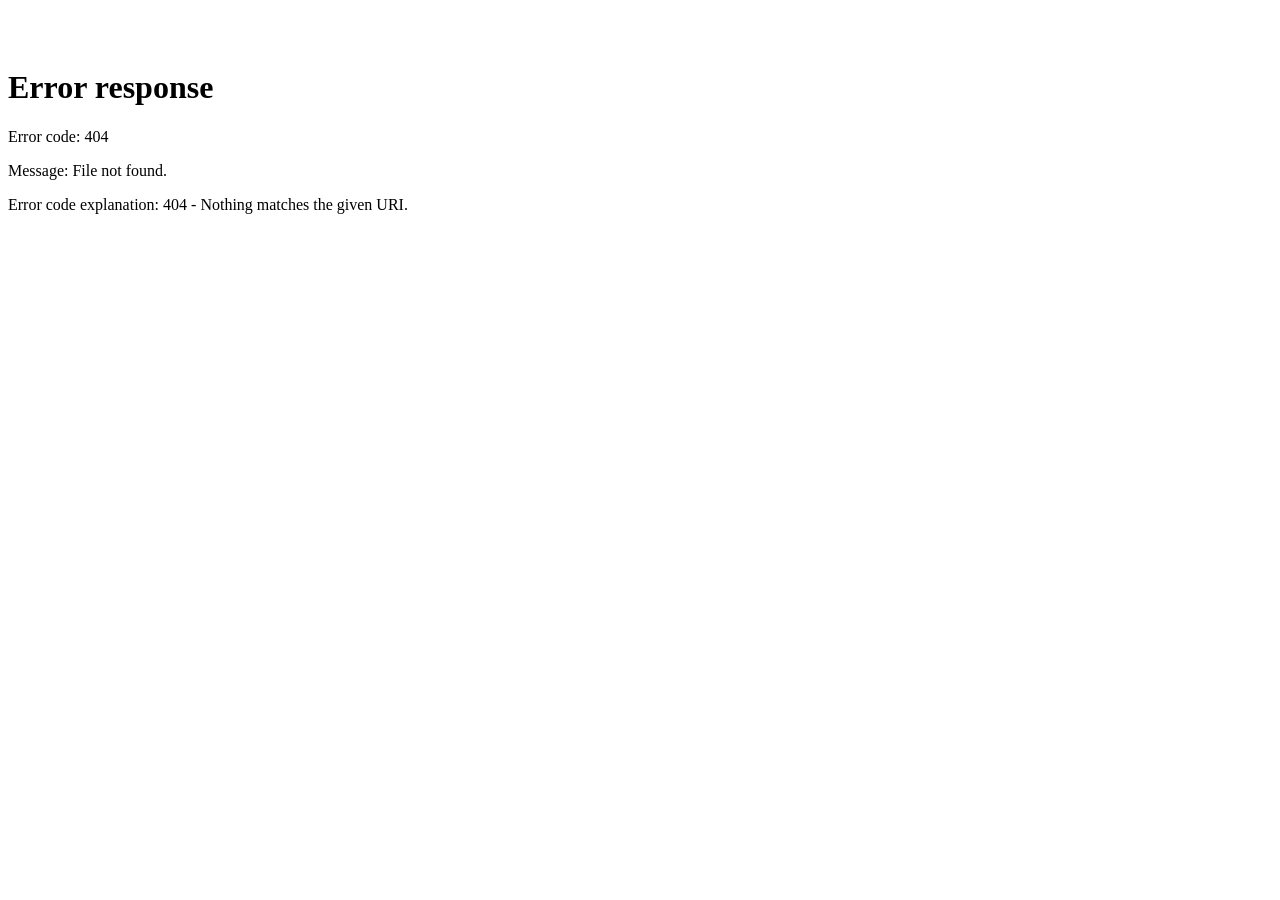
==== Radar de Caixa.html @ 4e3e4198 "feat: adding page" ====
<!DOCTYPE html>
<html lang="en" data-frame-uuid="ce818c5f-2e10-4856-acc2-242d67ab1b0a" style="--frame-print-h: 992px;">

<head>
    <meta http-equiv="Content-Type" content="text/html; charset=UTF-8">
    <meta property="og:title" content="Claude Artifact">
    <meta name="twitter:title" content="Claude Artifact">
    <meta name="description" content="Try out Artifacts created by Claude users">
    <meta property="og:description" content="Try out Artifacts created by Claude users">
    <meta name="twitter:description" content="Try out Artifacts created by Claude users">
    <meta property="og:image" content="https://claude.ai/images/claude_ogimage.png">
    <meta name="twitter:image" content="https://claude.ai/images/claude_ogimage.png">
    <meta property="og:image:width" content="1138">
    <meta property="og:image:height" content="640">
    <meta property="og:image:alt" content="Claude Artifact">
    <meta name="twitter:card" content="summary">
    <meta name="robots" content="noindex, nofollow">
    <link rel="preconnect" href="https://assets-proxy.anthropic.com/" crossorigin="">
    <link rel="dns-prefetch" href="https://assets-proxy.anthropic.com/">
    <meta name="build-timestamp" content="1787961732">
    <meta name="build-git-hash" content="330c239e05a64afcd17f3530117a1105e4689ca5">
    <meta name="viewport" content="width=device-width,initial-scale=1">
    <meta name="robots" content="noindex">
    <meta name="referrer" content="no-referrer">
    <title>Radar de Caixa</title>
    <script
        nonce="">window.__frameInlineProbe = new Error, function (e, t, o) { if (t?.embedded && (e.embedded = e.host = ""), parent !== window) { var n = location.origin, r = location.ancestorOrigins; if (r) r[0] === n && r[r.length - 1] === n && (e.embedded = ""); else if (parent === top && document.referrer) try { new URL(document.referrer).origin === n && (e.embedded = "") } catch { } } "embedded" in e && "none" === (t?.chrome ?? o.get("chrome")) && (e.chrome = "none", document.querySelector("meta[name=viewport]").setAttribute("content", "width=device-width,initial-scale=1,viewport-fit=cover")); var d = ("embedded" in e && (t?.hostcaps ?? o.get("hostcaps")) || "").split(" ").filter(function (e, t, o) { return ("comment-mode" === e || "artifact-nav" === e || "comment-summon" === e || "cloud-session" === e || "cowork-task" === e || "viewer-context" === e || "chrome" === e || "presence" === e || "host-tools" === e || "context-card" === e || "context-send" === e || "host-nav" === e) && o.indexOf(e) === t }); d.length && (e.hostcaps = d.join(" ")); var c = { mode: ["light", "dark", "system"], platform: ["web", "desktop"], font: ["anthropic", "system"] }; for (var a of Object.keys(c)) { var i = t?.[a] ?? o.get(a[0]); if ("mode" === a && null == t?.mode && !("embedded" in e)) try { var m = JSON.parse(localStorage.getItem("LSS-userThemeMode")); m && "object" == typeof m && (m = m.value), "light" !== m && "dark" !== m || (i = m) } catch (e) { } c[a].includes(i) && (e[a] = i) } }(document.documentElement.dataset, window.claudeDesktopArtifactPane, new URLSearchParams(location.search))</script>
    <script
        nonce="">!function () { try { var e = document.documentElement.dataset.frameUuid; if (!e) return; var t = /^[0-9a-f]{8}-[0-9a-f]{4}-[0-9a-f]{4}-[0-9a-f]{4}-[0-9a-f]{12}$/, a = new URLSearchParams(location.search), n = a.get("org"), o = (document.cookie.match(/(?:^|;\s*)lastActiveOrg=([^;]*)/) || [])[1], r = n && t.test(n) ? n : o && t.test(o) ? o : null; if (!r) return; var i = self === top && !("embedded" in document.documentElement.dataset), s = a.get("via"), c = null !== s ? s : i ? "user_open" : "embedded_view", d = a.get("sk"), l = new URLSearchParams; l.set("org", r), c && l.set("via", c), d && /^[A-Za-z0-9_-]{16,64}$/.test(d) && l.set("sk", d); var m = location.pathname.split("/").pop() || ""; if (m.toLowerCase().slice(-37) === "-" + e.toLowerCase()) { var u = m.slice(0, m.length - 37); /^[a-z0-9][a-z0-9-]{0,59}$/.test(u) && l.set("vanity", u) } l.set("bk", "initial"); var f = "/api/frame/" + e + "?" + l.toString(), g = function (e, t) { var a = null == e ? null : e.toLowerCase(); return null !== a && -1 !== t.indexOf(a) ? a : null }, v = navigator.userAgent, h = { "X-Frame-CP": "go", "X-Frame-Platform": g(a.get("platform"), ["web", "desktop", "ios", "android", "cli"]) || (v.includes(" Electron/") ? "desktop" : /Android/.test(v) ? "android" : /iPad|iPhone|iPod/.test(v) || v.includes("Macintosh") && navigator.maxTouchPoints > 1 ? "ios" : "web") }, w = g(a.get("surface"), ["chat", "cowork", "code", "slack", "teams", "standalone"]) || (i ? "standalone" : ""); w && (h["X-Frame-Surface"] = w); var p = document.head.querySelector('meta[name="build-timestamp"]'); p && p.content && (h["X-Frame-Client-Version"] = p.content); var P = window.__frameSessionId; null == P && (P = window.__frameSessionId = crypto.randomUUID ? crypto.randomUUID() : ""), P && (h["X-Frame-Session-Id"] = P); var S = fetch(f, { credentials: "same-origin", headers: h, signal: AbortSignal.timeout(2e4) }); S.catch(function () { }), window.__frameBootPrefetch = { url: f, res: S } } catch (e) { } }()</script>
    <link rel="preload" as="font" type="font/woff2" crossorigin=""
        href="https://assets-proxy.anthropic.com/claude-ai/v2/assets/v1/cc27851ad-DDVos-BJ.woff2">
    <link rel="preload" as="font" type="font/woff2" crossorigin=""
        href="https://assets-proxy.anthropic.com/claude-ai/v2/assets/v1/c0f671921-BcCEXi7X.woff2">
    <script type="module" crossorigin="" src="./Radar de Caixa_files/frame-shell-BOdSrmyd.js" nonce=""></script>
    <link rel="modulepreload" crossorigin=""
        href="https://assets-proxy.anthropic.com/claude-ai/v2/assets/v1/preload-helper-DBLagqm7.js">
    <link rel="modulepreload" crossorigin=""
        href="https://assets-proxy.anthropic.com/claude-ai/v2/assets/v1/rolldown-runtime-6etLMTtT.js">
    <link rel="modulepreload" crossorigin=""
        href="https://assets-proxy.anthropic.com/claude-ai/v2/assets/v1/vendor-frame-Ch0KyYqg.js">
    <link rel="modulepreload" crossorigin=""
        href="https://assets-proxy.anthropic.com/claude-ai/v2/assets/v1/shared-frame-BvVCiGSD.js">
    <link rel="modulepreload" crossorigin=""
        href="https://assets-proxy.anthropic.com/claude-ai/v2/assets/v1/frame-shell-chrome-D3coNT1k.js">
    <link rel="modulepreload" crossorigin=""
        href="https://assets-proxy.anthropic.com/claude-ai/v2/assets/v1/frame-shell-deferred-BahQDgGQ.js">
    <style nonce="">
        :root {
            --font-anthropic-sans: "anthropic-sans", ui-sans-serif, -apple-system, BlinkMacSystemFont, "Segoe UI", sans-serif
        }

        @font-face {
            font-family: anthropic-sans;
            src: url(https://assets-proxy.anthropic.com/claude-ai/v2/assets/v1/cc27851ad-DDVos-BJ.woff2)format("woff2");
            font-weight: 300 800;
            font-style: normal;
            font-display: swap;
            font-feature-settings: "dlig" 0
        }

        @font-face {
            font-family: anthropic-sans;
            src: url(https://assets-proxy.anthropic.com/claude-ai/v2/assets/v1/c9d3a3a49-CJtkx3-S.woff2)format("woff2");
            font-weight: 300 800;
            font-style: italic;
            font-display: swap;
            font-feature-settings: "dlig" 0
        }

        :root {
            --font-anthropic-serif: "anthropic-serif", ui-serif, Georgia, "Times New Roman", serif
        }

        @font-face {
            font-family: anthropic-serif;
            src: url(https://assets-proxy.anthropic.com/claude-ai/v2/assets/v1/c66fc489e-2VcCjn5t.woff2)format("woff2");
            font-weight: 300 800;
            font-style: normal;
            font-display: swap;
            font-feature-settings: "dlig" 0
        }

        @font-face {
            font-family: anthropic-serif;
            src: url(https://assets-proxy.anthropic.com/claude-ai/v2/assets/v1/cc410af59-Dcb-9NUS.woff2)format("woff2");
            font-weight: 300 800;
            font-style: italic;
            font-display: swap;
            font-feature-settings: "dlig" 0
        }

        :root {
            --bg: #fff;
            --fg: #0b0b0b;
            --mut: #52514e;
            --spin: #898781;
            --line: #0b0b0b1a;
            --div: #0b0b0b0d;
            --bord: #0b0b0b33;
            --hov: #0b0b0b0d;
            --surf: #fff;
            --brand: #c6613f;
            --primary: #0b0b0b;
            --on-primary: #fff
        }

        @media (prefers-color-scheme:dark) {
            html:not([data-mode]) {
                --bg: #1a1a19;
                --fg: #f0efec;
                --mut: #c3c2b7;
                --line: #ffffff1a;
                --div: #ffffff0d;
                --bord: #fff3;
                --hov: #ffffff13;
                --surf: #20201f;
                --primary: #fff;
                --on-primary: #0b0b0b
            }
        }

        html[data-mode=light] {
            --lightningcss-light: initial;
            --lightningcss-dark: ;
            color-scheme: light
        }

        html[data-mode=dark] {
            --bg: #1a1a19;
            --fg: #f0efec;
            --mut: #c3c2b7;
            --line: #ffffff1a;
            --div: #ffffff0d;
            --bord: #fff3;
            --hov: #ffffff13;
            --surf: #20201f;
            --primary: #fff;
            --on-primary: #0b0b0b;
            --lightningcss-light: ;
            --lightningcss-dark: initial;
            color-scheme: dark
        }

        @font-face {
            font-family: Anthropicons-Variable;
            src: url(https://assets-proxy.anthropic.com/claude-ai/v2/assets/v1/c0f671921-BcCEXi7X.woff2)format("woff2-variations");
            font-weight: 400 700;
            font-display: block
        }

        .ico {
            -webkit-font-smoothing: auto;
            -webkit-user-select: none;
            user-select: none;
            font-family: Anthropicons-Variable;
            font-size: 16px;
            font-weight: 400;
            line-height: 1
        }

        :root {
            --bar-h: 48px;
            --bar: var(--bar-h);
            --lightningcss-light: initial;
            --lightningcss-dark: ;
            color-scheme: light dark
        }

        @media (prefers-color-scheme:dark) {
            :root {
                --lightningcss-light: ;
                --lightningcss-dark: initial
            }
        }

        @layer {
            * {
                box-sizing: border-box;
                margin: 0;
                padding: 0
            }

            button {
                font: inherit;
                border: 0;
                background: 0 0;
                cursor: pointer;
                color: inherit
            }
        }

        html,
        body {
            overscroll-behavior: none;
            background: var(--bg);
            height: 100%;
            color: var(--fg);
            overflow: hidden
        }

        body {
            font: 13px/1.4 anthropic-sans, -apple-system, BlinkMacSystemFont, system-ui, sans-serif
        }

        #hdr {
            height: var(--bar);
            justify-content: space-between;
            align-items: center;
            gap: 8px;
            padding: 0 12px 0 8px;
            display: flex;
            position: relative
        }

        html:not([data-embedded]) #hdr,
        html:not([data-embedded]) #hdr-degraded {
            border-bottom: 1px solid var(--div)
        }

        .l,
        .r {
            align-items: center;
            gap: 8px;
            display: flex
        }

        .l {
            flex: 1;
            min-width: 0
        }

        .r {
            flex: none
        }

        .lead {
            flex-shrink: 0;
            display: inline-flex
        }

        .logo {
            width: 24px;
            height: 24px;
            color: var(--fg);
            border-radius: 6px;
            flex-shrink: 0;
            justify-content: center;
            align-items: center;
            text-decoration: none;
            display: inline-flex
        }

        a.logo:hover {
            background: var(--hov)
        }

        .byline {
            font-size: var(--cds-font-size-caption, 12px);
            color: var(--mut);
            white-space: nowrap;
            text-overflow: ellipsis;
            flex-shrink: 0;
            max-width: 312px;
            overflow: hidden
        }

        .l>button[data-title-menu] {
            flex-shrink: 1000;
            min-width: 0;
            margin-left: -6px;
            overflow: hidden
        }

        .l button[data-title-menu]>span,
        .l button[data-title-menu] .truncate {
            min-width: 0
        }

        .skel {
            background: var(--hov);
            border-radius: 4px;
            display: inline-block
        }

        .skel-logo {
            border-radius: 6px;
            width: 24px;
            height: 24px
        }

        .skel-title {
            width: 8em;
            height: 1em
        }

        .skel-avatar {
            border-radius: 50%;
            width: 24px;
            height: 24px
        }

        .degraded-title {
            white-space: nowrap;
            text-overflow: ellipsis;
            font-size: 13px;
            font-weight: 400;
            overflow: hidden
        }

        #hdr-degraded,
        body.chrome-degraded #hdr {
            display: none
        }

        body.chrome-degraded #hdr-degraded {
            height: var(--bar);
            align-items: center;
            gap: 8px;
            padding: 0 12px 0 8px;
            display: flex
        }

        @media (width<=768px) {
            html:not([data-embedded]) .l {
                grid-template-columns: auto minmax(0, 1fr);
                place-items: center start;
                gap: 0;
                display: grid
            }

            html:not([data-embedded]) .l>.lead {
                grid-row: span 2;
                margin-right: 8px
            }

            html:not([data-embedded]) .l>.skel-logo {
                margin-right: 8px
            }

            html:not([data-embedded]) .l>:not(.lead):not(.skel-logo) {
                grid-column: 2;
                max-width: 100%
            }

            html:not([data-embedded]) .l>.byline {
                margin-top: -2px
            }
        }

        html[data-embedded] {
            --bar-h: 42px
        }

        html[data-embedded] #hdr {
            padding: 0 8px
        }

        html[data-embedded] .byline {
            flex-shrink: 1;
            max-width: 100%
        }

        html[data-embedded] .skel-logo,
        html[data-embedded] .skel-title,
        html[data-embedded] .skel-avatar,
        html[data-embedded] .logo,
        html[data-embedded][data-chrome=none] #hdr,
        html[data-embedded][data-chrome=none] #hdr-degraded,
        html[data-header-hidden] #hdr,
        html[data-header-hidden] #hdr-degraded {
            display: none
        }

        html[data-embedded][data-chrome=none],
        html[data-header-hidden] {
            --bar: 0px
        }

        html[data-host][data-chrome=none] {
            --bar: env(safe-area-inset-top, 0px)
        }

        main {
            inset: var(--bar) 0 0 0;
            display: flex;
            position: absolute
        }

        #frame-slot {
            flex: 1;
            min-width: 0;
            position: relative
        }

        #loading {
            justify-content: center;
            align-items: center;
            display: flex;
            position: absolute;
            inset: 0
        }

        #loading[hidden] {
            display: none
        }

        #loading.slow {
            text-align: center;
            color: var(--mut);
            flex-direction: column;
            gap: 12px;
            padding: 0 24px;
            font-size: 13px
        }

        #loading:after {
            content: "";
            box-sizing: border-box;
            background: conic-gradient(transparent 40%, var(--spin)) border-box, linear-gradient(var(--line), var(--line)) border-box;
            border: 2px solid #0000;
            border-radius: 50%;
            width: 20px;
            height: 20px;
            animation: 1s linear infinite spin;
            mask: radial-gradient(farthest-side, #0000 calc(100% - 2px), #000 calc(100% - 1.5px))
        }

        @keyframes spin {
            to {
                transform: rotate(360deg)
            }
        }

        #frame-content {
            opacity: 0;
            border: 0;
            width: 100%;
            height: 100%;
            transition: opacity .12s;
            position: absolute;
            inset: 0
        }

        #frame-slot>iframe.swap:not(.ready) {
            opacity: 0;
            pointer-events: none;
            border: 0;
            width: 100%;
            height: 100%;
            position: absolute;
            inset: 0
        }

        #frame-content.swap {
            transition: none
        }

        #frame-content.swap.crossfade {
            transition: opacity .12s
        }

        #frame-slot>iframe.fading-out {
            opacity: 1;
            pointer-events: none;
            border: 0;
            width: 100%;
            height: 100%;
            position: absolute;
            inset: 0
        }

        #frame-content.ready {
            opacity: 1
        }

        @media (prefers-reduced-motion:reduce) {
            #loading:after {
                animation: none
            }

            #frame-content {
                transition: none
            }
        }

        body.err #hdr,
        body.err #hdr-degraded,
        #err[hidden] {
            display: none
        }

        #err {
            text-align: center;
            color: var(--fg);
            place-content: safe center;
            gap: 8px;
            padding: 96px 16px 128px;
            display: grid;
            position: absolute;
            inset: 0;
            overflow-y: auto
        }

        @font-face {
            font-family: Anthropicons-Variable;
            src: url(https://assets-proxy.anthropic.com/claude-ai/v2/assets/v1/c0f671921-BcCEXi7X.woff2)format("woff2-variations");
            font-weight: 400 700;
            font-display: block
        }
    </style>
    <meta name="shell-inline-span" content="3114">
    <meta name="robots" content="noindex, nofollow">
    <link rel="preconnect" href="https://ce818c5f-2e10-4856-acc2-242d67ab1b0a.frame.claudeusercontent.com/">
    <style data-src="frame-shell-deferred">
        html[data-embedded] .err-actions a.err-btn {
            display: none
        }

        .err-logo {
            height: 24px;
            color: var(--fg);
            margin: 0 auto 40px
        }

        .err-head {
            color: var(--fg);
            font-family: anthropic-serif, ui-serif, Georgia, Times New Roman, serif;
            font-size: 20px;
            font-weight: 400;
            line-height: 1.1
        }

        .err-sub {
            color: var(--mut);
            font-size: 16px;
            font-weight: 400
        }

        .err-actions {
            justify-content: center;
            align-items: center;
            gap: 12px;
            margin-top: 16px;
            display: flex
        }

        .err-slot {
            display: contents
        }

        .err-slot:empty {
            display: none
        }

        .err-btn {
            background: var(--primary);
            color: var(--on-primary);
            border: 1px solid #0000;
            border-radius: 8px;
            padding: 8px 16px;
            font-size: 14px;
            text-decoration: none;
            display: inline-block
        }

        .err-btn.secondary {
            color: var(--fg);
            border: 1px solid var(--bord);
            background: 0 0
        }

        .err-btn.secondary:hover {
            background: var(--hov)
        }

        [hidden] {
            display: none !important
        }

        .consent {
            z-index: 60;
            background: #00000080;
            flex-direction: column;
            align-items: center;
            padding: 24px;
            display: flex;
            position: absolute;
            inset: 0;
            overflow-y: auto
        }

        .consent>b {
            margin-top: auto
        }

        .consent>.row {
            margin-bottom: auto
        }

        .consent>b,
        .consent>span,
        .consent>.dl-file,
        .consent>.row {
            background: var(--surf);
            border: 1px solid var(--bord);
            width: 100%;
            max-width: 440px
        }

        .consent>b {
            overflow-wrap: anywhere;
            border-bottom: 0;
            border-radius: 12px 12px 0 0;
            padding: 20px 20px 4px;
            font-size: 16px;
            font-weight: 600
        }

        .consent>span {
            color: var(--mut);
            border-top: 0;
            border-bottom: 0;
            padding: 4px 20px 16px;
            font-size: 12px
        }

        .consent>.dl-file {
            overflow-wrap: anywhere;
            border-top: 0;
            border-bottom: 0;
            padding: 8px 20px;
            font-size: 13px
        }

        .consent .dl-chip {
            background: var(--hov);
            border-radius: 7px;
            align-items: center;
            gap: 8px;
            max-width: 100%;
            margin-left: -4px;
            padding: 8px 10px;
            display: inline-flex
        }

        .consent .dl-icon {
            color: var(--mut);
            flex: none;
            display: flex
        }

        .consent .dl-text {
            overflow-wrap: anywhere;
            align-items: baseline;
            gap: 8px;
            min-width: 0;
            display: flex
        }

        .consent .dl-text>b {
            min-width: 0;
            font-size: 12.5px;
            font-weight: 500
        }

        .consent .dl-size {
            color: var(--mut);
            flex: none;
            font-size: 11.5px
        }

        .consent>.row {
            border-top: 0;
            border-radius: 0 0 12px 12px;
            justify-content: flex-end;
            gap: 10px;
            padding: 16px 20px 20px;
            display: flex
        }

        .consent button {
            background: var(--primary);
            color: var(--on-primary);
            overflow-wrap: anywhere;
            border-radius: 8px;
            min-width: 0;
            max-width: 100%;
            padding: 8px 16px;
            font-size: 14px;
            font-weight: 500
        }

        .consent button:hover {
            filter: brightness(1.05)
        }

        .consent button.secondary {
            color: var(--fg);
            border: 1px solid var(--bord);
            background: 0 0
        }

        .consent button.secondary:hover {
            background: var(--hov);
            filter: none
        }

        .consent:focus {
            outline: none
        }

        .consent button:disabled {
            opacity: .5;
            filter: none;
            cursor: default;
            pointer-events: none
        }

        #org-switch {
            flex-direction: column;
            align-items: center;
            gap: 10px;
            margin-top: 8px;
            display: flex
        }

        .err-actions #org-switch {
            margin-top: 0
        }

        #org-caption {
            text-align: center;
            color: var(--mut);
            margin-top: 12px;
            font-size: 12px;
            display: block
        }

        .org-menu-wrap {
            position: relative
        }

        #org-switch .org-trigger {
            border: 1px solid var(--bord);
            color: var(--fg);
            border-radius: 8px;
            align-items: center;
            gap: 6px;
            padding: 8px 16px;
            font-family: anthropic-sans, -apple-system, BlinkMacSystemFont, system-ui, sans-serif;
            font-size: 14px;
            font-weight: 500;
            display: inline-flex
        }

        #org-switch .org-trigger:hover {
            background: var(--hov)
        }

        #org-switch .org-caret {
            opacity: .6
        }

        .org-menu {
            z-index: 30;
            background: var(--surf);
            border: 1px solid var(--bord);
            border-radius: 10px;
            flex-direction: column;
            min-width: 180px;
            max-width: 320px;
            max-height: 240px;
            padding: 4px;
            display: flex;
            position: absolute;
            top: calc(100% + 4px);
            left: 50%;
            overflow-y: auto;
            transform: translate(-50%);
            box-shadow: 0 4px 16px #0000001f
        }

        .org-menu .org-item {
            width: 100%;
            color: var(--fg);
            text-align: left;
            border-radius: 6px;
            flex-shrink: 0;
            align-items: center;
            gap: 8px;
            padding: 7px 10px;
            font-size: 13px;
            display: flex
        }

        .org-menu .org-item:hover,
        .org-menu .org-item:focus {
            background: var(--hov);
            outline: none
        }

        .org-menu .org-item:focus-visible {
            outline: 2px solid var(--fg);
            outline-offset: -2px
        }

        .org-menu .org-check {
            flex-shrink: 0;
            justify-content: center;
            align-items: center;
            width: 14px;
            height: 14px;
            display: inline-flex
        }

        .org-menu .org-name {
            text-overflow: ellipsis;
            white-space: nowrap;
            flex: 1;
            min-width: 0;
            overflow: hidden
        }

        @media print {

            body>:not(main):not(#err),
            #loading,
            .consent,
            #frame-slot>iframe.fading-out {
                display: none !important
            }

            html:root {
                --bg: #fff;
                --fg: #222;
                --mut: #555;
                --line: #ccc;
                --lightningcss-light: initial;
                --lightningcss-dark: ;
                color-scheme: light
            }

            html,
            body,
            #err {
                height: auto;
                overflow: visible
            }

            main,
            #frame-slot,
            #err,
            #frame-content {
                position: static
            }

            main {
                display: block
            }

            #frame-content {
                width: 100%;
                height: var(--frame-print-h, 100vh);
                opacity: 1
            }
        }
    </style>
    <link rel="icon" data-artifact-icon="📡"
        href="[data-uri]"
        type="image/png" sizes="32x32">
    <link rel="icon" data-artifact-icon="📡"
        href="[data-uri]"
        type="image/png" sizes="192x192">
    <link rel="apple-touch-icon" data-artifact-icon="📡"
        href="[data-uri]"
        type="image/png" sizes="180x180">
    <style id="frame-chrome-css">
        /*! tailwindcss v4.3.3 | MIT License | https://tailwindcss.com */
        @layer properties {
            @supports (((-webkit-hyphens:none)) and (not (margin-trim:inline))) or ((-moz-orient:inline) and (not (color:rgb(from red r g b)))) {

                :root,
                :host {
                    --cds-badge-x-wght: 577.8
                }

                *,
                :before,
                :after,
                ::backdrop {
                    --tw-border-spacing-x: 0;
                    --tw-border-spacing-y: 0;
                    --tw-translate-x: 0;
                    --tw-translate-y: 0;
                    --tw-translate-z: 0;
                    --tw-scale-x: 1;
                    --tw-scale-y: 1;
                    --tw-scale-z: 1;
                    --tw-rotate-x: initial;
                    --tw-rotate-y: initial;
                    --tw-rotate-z: initial;
                    --tw-skew-x: initial;
                    --tw-skew-y: initial;
                    --tw-space-x-reverse: 0;
                    --tw-divide-x-reverse: 0;
                    --tw-border-style: solid;
                    --tw-divide-y-reverse: 0;
                    --tw-leading: initial;
                    --tw-font-weight: initial;
                    --tw-ordinal: initial;
                    --tw-slashed-zero: initial;
                    --tw-numeric-figure: initial;
                    --tw-numeric-spacing: initial;
                    --tw-numeric-fraction: initial;
                    --tw-shadow: 0 0 #0000;
                    --tw-shadow-color: initial;
                    --tw-shadow-alpha: 100%;
                    --tw-inset-shadow: 0 0 #0000;
                    --tw-inset-shadow-color: initial;
                    --tw-inset-shadow-alpha: 100%;
                    --tw-ring-color: initial;
                    --tw-ring-shadow: 0 0 #0000;
                    --tw-inset-ring-color: initial;
                    --tw-inset-ring-shadow: 0 0 #0000;
                    --tw-ring-inset: initial;
                    --tw-ring-offset-width: 0px;
                    --tw-ring-offset-color: #fff;
                    --tw-ring-offset-shadow: 0 0 #0000;
                    --tw-outline-style: solid;
                    --tw-blur: initial;
                    --tw-brightness: initial;
                    --tw-contrast: initial;
                    --tw-grayscale: initial;
                    --tw-hue-rotate: initial;
                    --tw-invert: initial;
                    --tw-opacity: initial;
                    --tw-saturate: initial;
                    --tw-sepia: initial;
                    --tw-drop-shadow: initial;
                    --tw-drop-shadow-color: initial;
                    --tw-drop-shadow-alpha: 100%;
                    --tw-drop-shadow-size: initial;
                    --tw-backdrop-blur: initial;
                    --tw-backdrop-brightness: initial;
                    --tw-backdrop-contrast: initial;
                    --tw-backdrop-grayscale: initial;
                    --tw-backdrop-hue-rotate: initial;
                    --tw-backdrop-invert: initial;
                    --tw-backdrop-opacity: initial;
                    --tw-backdrop-saturate: initial;
                    --tw-backdrop-sepia: initial;
                    --tw-duration: initial;
                    --tw-ease: initial;
                    --tw-content: "";
                    --tw-space-y-reverse: 0;
                    --cds-outset-x: 0px;
                    --cds-outset-y: 0px;
                    --cds-scroll-fade-size: 28px;
                    --cds-scroll-fade-top: 0px;
                    --cds-scroll-fade-bottom: 0px;
                    --cds-scroll-fade-left: 0px;
                    --cds-scroll-fade-right: 0px;
                    --cds-scroll-fade-top-raw: 0px;
                    --cds-scroll-fade-bottom-raw: 0px;
                    --cds-scroll-fade-left-raw: 0px;
                    --cds-scroll-fade-right-raw: 0px;
                    --cds-scroll-fade-y-active: 0;
                    --cds-scroll-fade-x-active: 0;
                    --cds-scroll-fade-strip-raw: 0;
                    --cds-scroll-fade-strip-active: 0
                }
            }
        }

        @layer theme {

            :root,
            :host {
                --spacing: .25rem;
                --leading-tight: 1.25;
                --leading-snug: 1.375;
                --leading-relaxed: 1.625;
                --radius-sm: .25rem;
                --radius-md: .375rem;
                --blur-md: 12px;
                --default-transition-duration: .15s;
                --default-transition-timing-function: cubic-bezier(.4, 0, .2, 1)
            }
        }

        @layer base {
            @layer {

                :where(.cds-root),
                :where(.cds-root) *,
                :where(.cds-root) :after,
                :where(.cds-root) :before,
                :where(.cds-root) ::backdrop,
                :where(.cds-root) ::file-selector-button {
                    box-sizing: border-box;
                    margin: 0;
                    padding: 0;
                    border: 0 solid
                }

                .cds-root {
                    line-height: 1.5;
                    -webkit-text-size-adjust: 100%;
                    tab-size: 4;
                    font-family: var(--cds-font-sans, -apple-system, BlinkMacSystemFont, "Segoe UI", Roboto, "Helvetica Neue", "Noto Sans", Arial, sans-serif, "Apple Color Emoji", "Segoe UI Emoji", "Segoe UI Symbol", "Noto Color Emoji");
                    font-feature-settings: var(--default-font-feature-settings, normal);
                    font-variation-settings: var(--default-font-variation-settings, normal);
                    -webkit-tap-highlight-color: transparent
                }

                :where(.cds-root) hr {
                    height: 0;
                    color: inherit;
                    border-top-width: 1px
                }

                :where(.cds-root) abbr:where([title]) {
                    -webkit-text-decoration: underline dotted;
                    text-decoration: underline dotted
                }

                :where(.cds-root) h1,
                :where(.cds-root) h2,
                :where(.cds-root) h3,
                :where(.cds-root) h4,
                :where(.cds-root) h5,
                :where(.cds-root) h6 {
                    font-size: inherit;
                    font-weight: inherit
                }

                :where(.cds-root) a {
                    color: inherit;
                    -webkit-text-decoration: inherit;
                    text-decoration: inherit
                }

                :where(.cds-root) b,
                :where(.cds-root) strong {
                    font-weight: bolder
                }

                :where(.cds-root) code,
                :where(.cds-root) kbd,
                :where(.cds-root) samp,
                :where(.cds-root) pre {
                    font-family: var(--cds-font-mono, ui-monospace, SFMono-Regular, Menlo, Monaco, Consolas, "Liberation Mono", "Courier New", monospace);
                    font-feature-settings: var(--default-mono-font-feature-settings, normal);
                    font-variation-settings: var(--default-mono-font-variation-settings, normal);
                    font-size: 1em
                }

                :where(.cds-root) small {
                    font-size: 80%
                }

                :where(.cds-root) sub,
                :where(.cds-root) sup {
                    font-size: 75%;
                    line-height: 0;
                    position: relative;
                    vertical-align: baseline
                }

                :where(.cds-root) sub {
                    bottom: -.25em
                }

                :where(.cds-root) sup {
                    top: -.5em
                }

                :where(.cds-root) table {
                    text-indent: 0;
                    border-color: inherit;
                    border-collapse: collapse
                }

                :where(.cds-root) :-moz-focusring:where(:not(iframe)) {
                    outline: auto
                }

                :where(.cds-root) progress {
                    vertical-align: baseline
                }

                :where(.cds-root) summary {
                    display: list-item
                }

                :where(.cds-root) ol,
                :where(.cds-root) ul,
                :where(.cds-root) menu {
                    list-style: none
                }

                :where(.cds-root) img,
                :where(.cds-root) svg,
                :where(.cds-root) video,
                :where(.cds-root) canvas,
                :where(.cds-root) audio,
                :where(.cds-root) iframe,
                :where(.cds-root) embed,
                :where(.cds-root) object {
                    display: block;
                    vertical-align: middle
                }

                :where(.cds-root) img,
                :where(.cds-root) video {
                    max-width: 100%;
                    height: auto
                }

                :where(.cds-root) button,
                :where(.cds-root) input,
                :where(.cds-root) select,
                :where(.cds-root) optgroup,
                :where(.cds-root) textarea,
                :where(.cds-root) ::file-selector-button {
                    font: inherit;
                    font-feature-settings: inherit;
                    font-variation-settings: inherit;
                    letter-spacing: inherit;
                    color: inherit;
                    border-radius: 0;
                    background-color: #0000;
                    opacity: 1
                }

                :where(.cds-root) :where(select:is([multiple], [size])) optgroup {
                    font-weight: bolder
                }

                :where(.cds-root) :where(select:is([multiple], [size])) optgroup option {
                    padding-inline-start: 20px
                }

                :where(.cds-root) ::file-selector-button {
                    margin-inline-end: 4px
                }

                :where(.cds-root) ::placeholder {
                    opacity: 1
                }

                @supports (not ((-webkit-appearance:-apple-pay-button))) or (contain-intrinsic-size:1px) {
                    :where(.cds-root) ::placeholder {
                        color: currentColor
                    }

                    @supports (color:color-mix(in lab, red, red)) {
                        :where(.cds-root) ::placeholder {
                            color: color-mix(in oklab, currentcolor 50%, transparent)
                        }
                    }
                }

                :where(.cds-root) textarea {
                    resize: vertical
                }

                :where(.cds-root) ::-webkit-search-decoration {
                    -webkit-appearance: none
                }

                :where(.cds-root) ::-webkit-date-and-time-value {
                    min-height: 1lh;
                    text-align: inherit
                }

                :where(.cds-root) ::-webkit-datetime-edit {
                    display: inline-flex
                }

                :where(.cds-root) ::-webkit-datetime-edit-fields-wrapper {
                    padding: 0
                }

                :where(.cds-root) ::-webkit-datetime-edit,
                :where(.cds-root) ::-webkit-datetime-edit-year-field,
                :where(.cds-root) ::-webkit-datetime-edit-month-field,
                :where(.cds-root) ::-webkit-datetime-edit-day-field,
                :where(.cds-root) ::-webkit-datetime-edit-hour-field,
                :where(.cds-root) ::-webkit-datetime-edit-minute-field,
                :where(.cds-root) ::-webkit-datetime-edit-second-field,
                :where(.cds-root) ::-webkit-datetime-edit-millisecond-field,
                :where(.cds-root) ::-webkit-datetime-edit-meridiem-field {
                    padding-block: 0
                }

                :where(.cds-root) ::-webkit-calendar-picker-indicator {
                    line-height: 1
                }

                :where(.cds-root) :-moz-ui-invalid {
                    box-shadow: none
                }

                :where(.cds-root) button,
                :where(.cds-root) input:where([type=button], [type=reset], [type=submit]),
                :where(.cds-root) ::file-selector-button {
                    appearance: button
                }

                :where(.cds-root) ::-webkit-inner-spin-button,
                :where(.cds-root) ::-webkit-outer-spin-button {
                    height: auto
                }

                :where(.cds-root) [hidden]:where(:not([hidden=until-found])) {
                    display: none !important
                }
            }

            html:where(.cds-root),
            html:where(.cds-root):before,
            html:where(.cds-root):after,
            html:where(.cds-root) *,
            html:where(.cds-root) :before,
            html:where(.cds-root) :after,
            html :where(.cds-root),
            html :where(.cds-root):before,
            html :where(.cds-root):after,
            html :where(.cds-root) *,
            html :where(.cds-root) :before,
            html :where(.cds-root) :after {
                border-color: var(--cds-border)
            }

            :where(.cds-root) :where(button, [role=button], [role=tab], [role=menuitem], [role=menuitemcheckbox], [role=menuitemradio], [role=option], [role=switch], [role=checkbox], [role=radio]) {
                cursor: var(--cds-cursor-interactive)
            }

            :where(.cds-root) :where(button, [role]):where(:disabled, [aria-disabled=true], [data-disabled]) {
                cursor: default
            }
        }

        @layer cds-card {
            .cds-root [data-cds=Card]>.cds-card-fill {
                background-color: var(--cds-surface-1)
            }

            .cds-root [data-cds=Card]:has([data-cds=CardLink]):hover>.cds-card-fill {
                background-color: var(--cds-surface-2)
            }

            :where(.cds-root [data-cds=Card]:has([data-cds=CardLink])) :where(a, button, input, select, textarea, label, summary, iframe, [role=button], [contenteditable]:not([contenteditable=false]), [tabindex]:not([tabindex^=\-])):where(:not([data-cds=CardLink], [data-cds=CardLink] *)) {
                z-index: 1;
                position: relative
            }

            :where(.cds-root) :where([data-cds=CardLink]:focus-visible):after {
                outline-offset: -2px;
                outline: 2px solid #0000
            }

            :where(.cds-root [data-cds-row]) :where(a, button, input, select, textarea, label, summary, iframe, [role=button], [contenteditable]:not([contenteditable=false]), [tabindex]:not([tabindex^=\-])):where(:not([data-cds-row-toggle])) {
                z-index: 1;
                position: relative
            }

            :where(.cds-root) :where([data-cds-row-toggle]:focus-visible):after {
                outline-offset: -2px;
                outline: 2px solid #0000
            }
        }

        @layer components {
            :where(.cds-root) :where(input, textarea, select).cds-input {
                appearance: none;
                box-shadow: none;
                font: inherit;
                color: inherit;
                background: 0 0;
                border: 0;
                border-radius: 0;
                outline: none;
                padding: 0
            }

            :where(.cds-root) :where(input, textarea).cds-input.cds-input:focus {
                box-shadow: none;
                border-color: var(--cds-border);
                outline: none
            }

            :where(.cds-root) :where(input, textarea).cds-input.cds-input:focus-visible {
                box-shadow: var(--cds-focus-shadow);
                outline-offset: 2px;
                outline: 2px solid #0000
            }

            :where(.cds-root) .cds-reset:focus,
            :where(.cds-root) .cds-reset:focus-visible {
                outline: none
            }

            :where(.cds-root) .cds-reset:focus-visible {
                outline-offset: 2px;
                outline: 2px solid #0000
            }

            :where(.cds-root) .cds-text-link {
                color: var(--cds-text-accent);
                --_text-link-line: currentColor;
                border-radius: 2px;
                text-decoration-line: none
            }

            @supports (color:color-mix(in lab, red, red)) {
                :where(.cds-root) .cds-text-link {
                    --_text-link-line: color-mix(in srgb, currentColor, transparent 60%)
                }
            }

            :where(.cds-root) .cds-text-link {
                transition-property: color, text-decoration-color, box-shadow;
                transition-duration: var(--cds-dur-fast, 60ms);
                transition-timing-function: var(--cds-ease-out)
            }

            :where(.cds-root) .cds-text-link:is(:hover, :focus-visible) {
                --_text-link-line: currentColor
            }

            :where(.cds-root) .cds-text-link:focus-visible {
                outline-offset: 2px;
                box-shadow: var(--cds-focus-shadow, 0 0 0 2px Highlight);
                outline: 2px solid #0000
            }

            :where(.cds-root) .cds-text-link-underline {
                text-underline-offset: 3px;
                text-decoration-line: underline;
                -webkit-text-decoration-color: var(--_text-link-line, currentColor);
                -webkit-text-decoration-color: var(--_text-link-line, currentColor);
                -webkit-text-decoration-color: var(--_text-link-line, currentColor);
                text-decoration-color: var(--_text-link-line, currentColor);
                transition-property: color, text-decoration-color, box-shadow;
                transition-duration: var(--cds-dur-fast, 60ms);
                transition-timing-function: var(--cds-ease-out)
            }

            :where(.cds-root) :is(b, strong) {
                font-weight: var(--cds-font-weight-bold)
            }
        }

        @layer utilities {
            .pointer-events-auto {
                pointer-events: auto
            }

            .pointer-events-none {
                pointer-events: none
            }

            .\!visible {
                visibility: visible !important
            }

            .collapse {
                visibility: collapse
            }

            .invisible {
                visibility: hidden
            }

            .visible {
                visibility: visible
            }

            .sr-only {
                clip-path: inset(50%);
                white-space: nowrap;
                border-width: 0;
                width: 1px;
                height: 1px;
                margin: -1px;
                padding: 0;
                position: absolute;
                overflow: hidden
            }

            .absolute {
                position: absolute
            }

            .fixed {
                position: fixed
            }

            .relative {
                position: relative
            }

            .static {
                position: static
            }

            .sticky {
                position: sticky
            }

            .inset-0 {
                inset: 0
            }

            .inset-\[0\.5px\] {
                inset: .5px
            }

            .inset-px {
                inset: 1px
            }

            .inset-x-0 {
                inset-inline: 0
            }

            .inset-y-0 {
                inset-block: 0
            }

            .-top-0\.5 {
                top: calc(var(--spacing) * -.5)
            }

            .top-0 {
                top: 0
            }

            .top-1\/2 {
                top: 50%
            }

            .top-\[calc\(var\(--bar\)\+8px\)\] {
                top: calc(var(--bar) + 8px)
            }

            .top-\[max\(8px\,calc\(var\(--bar\)-2px\)\)\] {
                top: max(8px, calc(var(--bar) - 2px))
            }

            .top-px {
                top: 1px
            }

            .-right-0\.5 {
                right: calc(var(--spacing) * -.5)
            }

            .right-\[12px\] {
                right: 12px
            }

            .right-px {
                right: 1px
            }

            .bottom-0 {
                bottom: 0
            }

            .bottom-4 {
                bottom: calc(var(--spacing) * 4)
            }

            .left-0 {
                left: 0
            }

            .left-1\/2 {
                left: 50%
            }

            .isolate {
                isolation: isolate
            }

            .\!z-\[42\] {
                z-index: 42 !important
            }

            .-z-10 {
                z-index: calc(10 * -1)
            }

            .-z-\[1\] {
                z-index: calc(1 * -1)
            }

            .z-10 {
                z-index: 10
            }

            .z-20 {
                z-index: 20
            }

            .z-30 {
                z-index: 30
            }

            .z-50 {
                z-index: 50
            }

            .z-60 {
                z-index: 60
            }

            .z-\[1\] {
                z-index: 1
            }

            .z-\[2\] {
                z-index: 2
            }

            .z-\[55\] {
                z-index: 55
            }

            .z-\[70\] {
                z-index: 70
            }

            .z-auto {
                z-index: auto
            }

            .z-modal {
                z-index: var(--cds-z-modal)
            }

            .z-popover {
                z-index: var(--cds-z-popover)
            }

            .col-span-full {
                grid-column: 1/-1
            }

            .col-start-1 {
                grid-column-start: 1
            }

            .row-span-full {
                grid-row: 1/-1
            }

            .row-start-1 {
                grid-row-start: 1
            }

            .container {
                width: 100%
            }

            @media (width>=40rem) {
                .container {
                    max-width: 40rem
                }
            }

            @media (width>=48rem) {
                .container {
                    max-width: 48rem
                }
            }

            @media (width>=64rem) {
                .container {
                    max-width: 64rem
                }
            }

            @media (width>=80rem) {
                .container {
                    max-width: 80rem
                }
            }

            @media (width>=96rem) {
                .container {
                    max-width: 96rem
                }
            }

            .-m-1 {
                margin: calc(var(--spacing) * -1)
            }

            .m-auto {
                margin: auto
            }

            .-mx-1 {
                margin-inline: calc(var(--spacing) * -1)
            }

            .-mx-sm {
                margin-inline: calc(var(--cds-gap-sm) * -1)
            }

            .-mx-xs {
                margin-inline: calc(var(--cds-gap-xs) * -1)
            }

            .mx-outset {
                margin-inline: calc(var(--cds-outset-x, 0px) * -1)
            }

            .mx-pad-md {
                margin-inline: var(--cds-pad-md)
            }

            .-my-0\.5 {
                margin-block: calc(var(--spacing) * -.5)
            }

            .-my-\[0\.125em\] {
                margin-block: -.125em
            }

            .-my-xs {
                margin-block: calc(var(--cds-gap-xs) * -1)
            }

            .my-1 {
                margin-block: var(--spacing)
            }

            .-ms-1 {
                margin-inline-start: calc(var(--spacing) * -1)
            }

            .ms-1 {
                margin-inline-start: var(--spacing)
            }

            .ms-outset {
                margin-inline-start: calc(var(--cds-outset-x, 0px) * -1)
            }

            .-me-1 {
                margin-inline-end: calc(var(--spacing) * -1)
            }

            .-me-pad-sm {
                margin-inline-end: calc(var(--cds-pad-sm) * -1)
            }

            .-me-px {
                margin-inline-end: -1px
            }

            .me-\[calc\(\(var\(--cds-h-control\)-1em-6px\)\/2-var\(--cds-pad-md\)\)\] {
                margin-inline-end: calc((var(--cds-h-control) - 1em - 6px) / 2 - var(--cds-pad-md))
            }

            .me-outset {
                margin-inline-end: calc(var(--cds-outset-x, 0px) * -1)
            }

            .-mt-0\.5 {
                margin-top: calc(var(--spacing) * -.5)
            }

            .-mt-1 {
                margin-top: calc(var(--spacing) * -1)
            }

            .-mt-md {
                margin-top: calc(var(--cds-gap-md) * -1)
            }

            .-mt-pad-sm {
                margin-top: calc(var(--cds-pad-sm) * -1)
            }

            .-mt-px {
                margin-top: -1px
            }

            .mt-0 {
                margin-top: 0
            }

            .mt-1 {
                margin-top: var(--spacing)
            }

            .mt-2 {
                margin-top: calc(var(--spacing) * 2)
            }

            .mt-\[calc\(\(1lh_-_var\(--cds-checkbox\,16px\)\)_\/_2\)\] {
                margin-top: calc((1lh - var(--cds-checkbox, 16px)) / 2)
            }

            .mt-md {
                margin-top: var(--cds-gap-md)
            }

            .mt-pad-lg {
                margin-top: var(--cds-pad-lg)
            }

            .mt-px {
                margin-top: 1px
            }

            .mt-sm {
                margin-top: var(--cds-gap-sm)
            }

            .mt-xs {
                margin-top: var(--cds-gap-xs)
            }

            .-mr-1 {
                margin-right: calc(var(--spacing) * -1)
            }

            .-mr-pad-sm {
                margin-right: calc(var(--cds-pad-sm) * -1)
            }

            .mr-0\.5 {
                margin-right: calc(var(--spacing) * .5)
            }

            .mr-1 {
                margin-right: var(--spacing)
            }

            .mr-\[-0\.8px\] {
                margin-right: -.8px
            }

            .mr-\[calc\(min\(3px\,\(var\(--cds-h-control-nested\)-12px\)\/2\)-var\(--cds-pad-sm\)\)\] {
                margin-right: calc(min(3px, (var(--cds-h-control-nested) - 12px) / 2) - var(--cds-pad-sm))
            }

            .mb-1 {
                margin-bottom: var(--spacing)
            }

            .mb-pad-md {
                margin-bottom: var(--cds-pad-md)
            }

            .-ml-0\.5 {
                margin-left: calc(var(--spacing) * -.5)
            }

            .-ml-1 {
                margin-left: calc(var(--spacing) * -1)
            }

            .-ml-\[calc\(var\(--cds-pad-md\)-\(var\(--cds-h-control\)-var\(--cds-checkbox\)\)\/2\)\] {
                margin-left: calc(calc(var(--cds-pad-md) - (var(--cds-h-control) - var(--cds-checkbox)) / 2) * -1)
            }

            .ml-0\.5 {
                margin-left: calc(var(--spacing) * .5)
            }

            .ml-1 {
                margin-left: var(--spacing)
            }

            .ml-\[2px\] {
                margin-left: 2px
            }

            .ml-\[calc\(\(var\(--cds-h-control-nested\)-12px\)\/2-var\(--cds-pad-sm\)\+1px\)\] {
                margin-left: calc((var(--cds-h-control-nested) - 12px) / 2 - var(--cds-pad-sm) + 1px)
            }

            .ml-\[calc\(\(var\(--cds-h-control-nested\)-16px\)\/2-var\(--cds-pad-sm\)\+1px\)\] {
                margin-left: calc((var(--cds-h-control-nested) - 16px) / 2 - var(--cds-pad-sm) + 1px)
            }

            .ml-\[calc\(\(var\(--cds-h-control-nested\)-20px\)\/2-var\(--cds-pad-sm\)\+1px\)\] {
                margin-left: calc((var(--cds-h-control-nested) - 20px) / 2 - var(--cds-pad-sm) + 1px)
            }

            .ml-auto {
                margin-left: auto
            }

            .ml-md {
                margin-left: var(--cds-gap-md)
            }

            .ml-xs {
                margin-left: var(--cds-gap-xs)
            }

            .box-content {
                box-sizing: content-box
            }

            .line-clamp-2 {
                -webkit-line-clamp: 2;
                -webkit-box-orient: vertical;
                display: -webkit-box;
                overflow: hidden
            }

            .\[display\:inherit\] {
                display: inherit
            }

            .block {
                display: block
            }

            .contents {
                display: contents
            }

            .flex {
                display: flex
            }

            .grid {
                display: grid
            }

            .hidden {
                display: none
            }

            .inline {
                display: inline
            }

            .inline-block {
                display: inline-block
            }

            .inline-flex {
                display: inline-flex
            }

            .table {
                display: table
            }

            .table-cell {
                display: table-cell
            }

            .table-row {
                display: table-row
            }

            .\[field-sizing\:content\] {
                field-sizing: content
            }

            .aspect-square {
                aspect-ratio: 1
            }

            .\!size-\[var\(--fhn\)\] {
                width: var(--fhn) !important;
                height: var(--fhn) !important
            }

            .size-1\.5 {
                width: calc(var(--spacing) * 1.5);
                height: calc(var(--spacing) * 1.5)
            }

            .size-2 {
                width: calc(var(--spacing) * 2);
                height: calc(var(--spacing) * 2)
            }

            .size-5 {
                width: calc(var(--spacing) * 5);
                height: calc(var(--spacing) * 5)
            }

            .size-6 {
                width: calc(var(--spacing) * 6);
                height: calc(var(--spacing) * 6)
            }

            .size-7 {
                width: calc(var(--spacing) * 7);
                height: calc(var(--spacing) * 7)
            }

            .size-8 {
                width: calc(var(--spacing) * 8);
                height: calc(var(--spacing) * 8)
            }

            .size-\[1lh\] {
                width: 1lh;
                height: 1lh
            }

            .size-\[8px\] {
                width: 8px;
                height: 8px
            }

            .size-\[calc\(var\(--cds-h-control-nested\)-4px\)\] {
                width: calc(var(--cds-h-control-nested) - 4px);
                height: calc(var(--cds-h-control-nested) - 4px)
            }

            .size-\[calc\(var\(--cds-switch-h\,20px\)-4px\)\] {
                width: calc(var(--cds-switch-h, 20px) - 4px);
                height: calc(var(--cds-switch-h, 20px) - 4px)
            }

            .size-\[max\(calc\(var\(--cds-h-control-nested\)-6px\)\,12px\)\] {
                width: max(calc(var(--cds-h-control-nested) - 6px), 12px);
                height: max(calc(var(--cds-h-control-nested) - 6px), 12px)
            }

            .size-\[var\(--cds-avatar-lg\)\] {
                width: var(--cds-avatar-lg);
                height: var(--cds-avatar-lg)
            }

            .size-\[var\(--cds-avatar-md\)\] {
                width: var(--cds-avatar-md);
                height: var(--cds-avatar-md)
            }

            .size-\[var\(--cds-avatar-sm\)\] {
                width: var(--cds-avatar-sm);
                height: var(--cds-avatar-sm)
            }

            .size-\[var\(--cds-avatar-xs\)\] {
                width: var(--cds-avatar-xs);
                height: var(--cds-avatar-xs)
            }

            .size-\[var\(--cds-checkbox\)\] {
                width: var(--cds-checkbox);
                height: var(--cds-checkbox)
            }

            .size-full {
                width: 100%;
                height: 100%
            }

            .size-icon {
                width: var(--cds-icon);
                height: var(--cds-icon)
            }

            .h-2 {
                height: calc(var(--spacing) * 2)
            }

            .h-7 {
                height: calc(var(--spacing) * 7)
            }

            .h-9 {
                height: calc(var(--spacing) * 9)
            }

            .h-\[1em\] {
                height: 1em
            }

            .h-\[1lh\] {
                height: 1lh
            }

            .h-\[98px\] {
                height: 98px
            }

            .h-\[calc\(1em\+6px\)\] {
                height: calc(1em + 6px)
            }

            .h-\[var\(--cds-avatar-lg\)\] {
                height: var(--cds-avatar-lg)
            }

            .h-\[var\(--cds-avatar-md\)\] {
                height: var(--cds-avatar-md)
            }

            .h-\[var\(--cds-avatar-sm\)\] {
                height: var(--cds-avatar-sm)
            }

            .h-\[var\(--cds-avatar-xs\)\] {
                height: var(--cds-avatar-xs)
            }

            .h-\[var\(--cds-switch-h\)\] {
                height: var(--cds-switch-h)
            }

            .h-auto {
                height: auto
            }

            .h-control {
                height: var(--cds-h-control)
            }

            .h-control-nested {
                height: var(--cds-h-control-nested)
            }

            .h-dvh {
                height: 100dvh
            }

            .h-full {
                height: 100%
            }

            .h-px {
                height: 1px
            }

            .max-h-24 {
                max-height: calc(var(--spacing) * 24)
            }

            .max-h-64 {
                max-height: calc(var(--spacing) * 64)
            }

            .max-h-80 {
                max-height: calc(var(--spacing) * 80)
            }

            .max-h-\[164px\] {
                max-height: 164px
            }

            .max-h-\[320px\] {
                max-height: 320px
            }

            .max-h-\[calc\(8lh\+2\*var\(--cds-pad-sm\)\)\] {
                max-height: calc(8lh + 2 * var(--cds-pad-sm))
            }

            .max-h-\[calc\(100dvh_-_max\(2rem\,2\*var\(--desktop-titlebar-inset\,0px\)\)\)\] {
                max-height: calc(100dvh - max(2rem, 2 * var(--desktop-titlebar-inset, 0px)))
            }

            .max-h-\[inherit\] {
                max-height: inherit
            }

            .max-h-\[min\(50vh\,var\(--available-height\)\)\] {
                max-height: min(50vh, var(--available-height))
            }

            .max-h-\[min\(72vh\,var\(--available-height\)\)\] {
                max-height: min(72vh, var(--available-height))
            }

            .max-h-\[min\(\<yours\>\,var\(--available-height\)\)\] {
                max-height: min(<yours>, var(--available-height))
            }

            .max-h-\[min\(calc\(5lh\+2\*var\(--cds-pad-sm\)\)\,calc\(var\(--card-max-h\,100vh\)-12rem\)\)\] {
                max-height: min(calc(5lh + 2 * var(--cds-pad-sm)), calc(var(--card-max-h, 100vh) - 12rem))
            }

            .max-h-\[min\(calc\(8lh\+2\*var\(--cds-pad-sm\)\)\,calc\(100vh-14rem\)\)\] {
                max-height: min(calc(8lh + 2 * var(--cds-pad-sm)), calc(100vh - 14rem))
            }

            .max-h-\[min\(var\(--available-height\,100dvh\)\,var\(--cds-popup-max-h\,320px\)\)\] {
                max-height: min(var(--available-height, 100dvh), var(--cds-popup-max-h, 320px))
            }

            .max-h-\[var\(--available-height\)\] {
                max-height: var(--available-height)
            }

            .max-h-\[var\(--cds-popup-list-max-h\,none\)\] {
                max-height: var(--cds-popup-list-max-h, none)
            }

            .max-h-none {
                max-height: none
            }

            .min-h-0 {
                min-height: 0
            }

            .min-h-\[1lh\] {
                min-height: 1lh
            }

            .min-h-\[24px\] {
                min-height: 24px
            }

            .min-h-\[40\%\] {
                min-height: 40%
            }

            .min-h-\[64px\] {
                min-height: 64px
            }

            .min-h-\[96px\] {
                min-height: 96px
            }

            .min-h-\[calc\(var\(--cds-textarea-rows\)\*1lh\)\] {
                min-height: calc(var(--cds-textarea-rows) * 1lh)
            }

            .min-h-\[calc\(var\(--cds-textarea-rows\)\*1lh\+2\*var\(--cds-pad-sm\)\)\] {
                min-height: calc(var(--cds-textarea-rows) * 1lh + 2 * var(--cds-pad-sm))
            }

            .min-h-control {
                min-height: var(--cds-h-control)
            }

            .w-stretch {
                width: -webkit-fill-available;
                width: -moz-available;
                width: stretch
            }

            .w-10 {
                width: calc(var(--spacing) * 10)
            }

            .w-12 {
                width: calc(var(--spacing) * 12)
            }

            .w-28 {
                width: calc(var(--spacing) * 28)
            }

            .w-80 {
                width: calc(var(--spacing) * 80)
            }

            .w-84 {
                width: calc(var(--spacing) * 84)
            }

            .w-\[20rem\] {
                width: 20rem
            }

            .w-\[30\%\] {
                width: 30%
            }

            .w-\[207px\] {
                width: 207px
            }

            .w-\[260px\] {
                width: 260px
            }

            .w-\[435px\] {
                width: 435px
            }

            .w-\[calc\(1em\+6px\)\] {
                width: calc(1em + 6px)
            }

            .w-\[calc\(100\%\+8px\)\] {
                width: calc(100% + 8px)
            }

            .w-\[calc\(100vw-2rem\)\] {
                width: calc(100vw - 2rem)
            }

            .w-\[calc\(var\(--cds-switch-h\,20px\)\*1\.8\)\] {
                width: calc(var(--cds-switch-h, 20px) * 1.8)
            }

            .w-\[var\(--anchor-width\)\] {
                width: var(--anchor-width)
            }

            .w-\[var\(--space-2\)\] {
                width: var(--space-2)
            }

            .w-\[…\] {
                width: …
            }

            .w-auto {
                width: auto
            }

            .w-control {
                width: var(--cds-h-control)
            }

            .w-control-nested {
                width: var(--cds-h-control-nested)
            }

            .w-full {
                width: 100%
            }

            .w-px {
                width: 1px
            }

            .max-w-\[160px\] {
                max-width: 160px
            }

            .max-w-\[240px\] {
                max-width: 240px
            }

            .max-w-\[280px\] {
                max-width: 280px
            }

            .max-w-\[320px\] {
                max-width: 320px
            }

            .max-w-\[400px\] {
                max-width: 400px
            }

            .max-w-\[520px\] {
                max-width: 520px
            }

            .max-w-\[720px\] {
                max-width: 720px
            }

            .max-w-\[880px\] {
                max-width: 880px
            }

            .max-w-\[1024px\] {
                max-width: 1024px
            }

            .max-w-\[1152px\] {
                max-width: 1152px
            }

            .max-w-\[calc\(100vw-24px\)\] {
                max-width: calc(100vw - 24px)
            }

            .max-w-\[min\(280px\,calc\(100vw-24px\)\)\] {
                max-width: min(280px, 100vw - 24px)
            }

            .max-w-\[min\(320px\,calc\(100vw-24px\)\)\] {
                max-width: min(320px, 100vw - 24px)
            }

            .max-w-full {
                max-width: 100%
            }

            .max-w-none {
                max-width: none
            }

            .min-w-0 {
                min-width: 0
            }

            .min-w-0\.5 {
                min-width: calc(var(--spacing) * .5)
            }

            .min-w-80 {
                min-width: calc(var(--spacing) * 80)
            }

            .min-w-\[2ch\] {
                min-width: 2ch
            }

            .min-w-\[12rem\] {
                min-width: 12rem
            }

            .min-w-\[128px\] {
                min-width: 128px
            }

            .min-w-\[calc\(1em\+6px\)\] {
                min-width: calc(1em + 6px)
            }

            .min-w-\[var\(--cds-avatar-lg\)\] {
                min-width: var(--cds-avatar-lg)
            }

            .min-w-\[var\(--cds-avatar-md\)\] {
                min-width: var(--cds-avatar-md)
            }

            .min-w-\[var\(--cds-avatar-sm\)\] {
                min-width: var(--cds-avatar-sm)
            }

            .min-w-\[var\(--cds-avatar-xs\)\] {
                min-width: var(--cds-avatar-xs)
            }

            .min-w-\[var\(--cds-h-control-nested\)\] {
                min-width: var(--cds-h-control-nested)
            }

            .flex-1,
            .flex-\[1_1_0\%\] {
                flex: 1
            }

            .flex-\[2_1_0\%\] {
                flex: 2
            }

            .flex-auto {
                flex: auto
            }

            .flex-none {
                flex: none
            }

            .shrink {
                flex-shrink: 1
            }

            .shrink-0 {
                flex-shrink: 0
            }

            .shrink-\[9999\] {
                flex-shrink: 9999
            }

            .grow {
                flex-grow: 1
            }

            .table-auto {
                table-layout: auto
            }

            .table-fixed {
                table-layout: fixed
            }

            .border-separate {
                border-collapse: separate
            }

            .border-spacing-0 {
                --tw-border-spacing-x: 0px;
                --tw-border-spacing-y: 0px;
                border-spacing: var(--tw-border-spacing-x) var(--tw-border-spacing-y)
            }

            .origin-\[var\(--transform-origin\)\] {
                transform-origin: var(--transform-origin)
            }

            .origin-bottom-left {
                transform-origin: 0 100%
            }

            .origin-top-left {
                transform-origin: 0 0
            }

            .-translate-x-1\/2 {
                --tw-translate-x: calc(calc(1 / 2 * 100%) * -1);
                translate: var(--tw-translate-x) var(--tw-translate-y)
            }

            .translate-x-\[7px\] {
                --tw-translate-x: 7px;
                translate: var(--tw-translate-x) var(--tw-translate-y)
            }

            .-translate-y-1\/2 {
                --tw-translate-y: calc(calc(1 / 2 * 100%) * -1);
                translate: var(--tw-translate-x) var(--tw-translate-y)
            }

            .scale-95 {
                --tw-scale-x: 95%;
                --tw-scale-y: 95%;
                --tw-scale-z: 95%;
                scale: var(--tw-scale-x) var(--tw-scale-y)
            }

            .rotate-412 {
                rotate: 412deg
            }

            .\[transform\:translate\(0\,0\)\] {
                transform: translate(0)
            }

            .transform {
                transform: var(--tw-rotate-x, ) var(--tw-rotate-y, ) var(--tw-rotate-z, ) var(--tw-skew-x, ) var(--tw-skew-y, )
            }

            .animate-\[spin_1s_linear_infinite\] {
                animation: 1s linear infinite spin
            }

            .\[cursor\:var\(--cds-cursor-interactive\)\] {
                cursor: var(--cds-cursor-interactive)
            }

            .cursor-\[inherit\] {
                cursor: inherit
            }

            .cursor-\[var\(--cds-cursor-interactive\)\] {
                cursor: var(--cds-cursor-interactive)
            }

            .cursor-default {
                cursor: default
            }

            .cursor-pointer {
                cursor: pointer
            }

            .cursor-text {
                cursor: text
            }

            .resize {
                resize: both
            }

            .resize-none {
                resize: none
            }

            .resize-y {
                resize: vertical
            }

            .scroll-fade {
                scroll-padding: var(--cds-scroll-fade-size)
            }

            @supports (animation-timeline:scroll()) {
                .scroll-fade {
                    --cds-scroll-fade-top: calc(var(--cds-scroll-fade-top-raw) * var(--cds-scroll-fade-y-active));
                    --cds-scroll-fade-bottom: calc(var(--cds-scroll-fade-bottom-raw) * var(--cds-scroll-fade-y-active));
                    --cds-scroll-fade-left: calc(var(--cds-scroll-fade-left-raw) * var(--cds-scroll-fade-x-active));
                    --cds-scroll-fade-right: calc(var(--cds-scroll-fade-right-raw) * var(--cds-scroll-fade-x-active));
                    -webkit-mask-image: linear-gradient(to bottom, transparent, #0000000d calc(var(--cds-scroll-fade-top) * .15), #00000026 calc(var(--cds-scroll-fade-top) * .3), #0000004d calc(var(--cds-scroll-fade-top) * .45), #00000080 calc(var(--cds-scroll-fade-top) * .6), #000000b3 calc(var(--cds-scroll-fade-top) * .75), #000000d9 calc(var(--cds-scroll-fade-top) * .87), #000 var(--cds-scroll-fade-top), #000 calc(100% - var(--cds-scroll-fade-bottom)), #000000d9 calc(100% - var(--cds-scroll-fade-bottom) * .87), #000000b3 calc(100% - var(--cds-scroll-fade-bottom) * .75), #00000080 calc(100% - var(--cds-scroll-fade-bottom) * .6), #0000004d calc(100% - var(--cds-scroll-fade-bottom) * .45), #00000026 calc(100% - var(--cds-scroll-fade-bottom) * .3), #0000000d calc(100% - var(--cds-scroll-fade-bottom) * .15), transparent), linear-gradient(to right, transparent, #0000000d calc(var(--cds-scroll-fade-left) * .15), #00000026 calc(var(--cds-scroll-fade-left) * .3), #0000004d calc(var(--cds-scroll-fade-left) * .45), #00000080 calc(var(--cds-scroll-fade-left) * .6), #000000b3 calc(var(--cds-scroll-fade-left) * .75), #000000d9 calc(var(--cds-scroll-fade-left) * .87), #000 var(--cds-scroll-fade-left), #000 calc(100% - var(--cds-scroll-fade-right)), #000000d9 calc(100% - var(--cds-scroll-fade-right) * .87), #000000b3 calc(100% - var(--cds-scroll-fade-right) * .75), #00000080 calc(100% - var(--cds-scroll-fade-right) * .6), #0000004d calc(100% - var(--cds-scroll-fade-right) * .45), #00000026 calc(100% - var(--cds-scroll-fade-right) * .3), #0000000d calc(100% - var(--cds-scroll-fade-right) * .15), transparent);
                    -webkit-mask-image: linear-gradient(to bottom, transparent, #0000000d calc(var(--cds-scroll-fade-top) * .15), #00000026 calc(var(--cds-scroll-fade-top) * .3), #0000004d calc(var(--cds-scroll-fade-top) * .45), #00000080 calc(var(--cds-scroll-fade-top) * .6), #000000b3 calc(var(--cds-scroll-fade-top) * .75), #000000d9 calc(var(--cds-scroll-fade-top) * .87), #000 var(--cds-scroll-fade-top), #000 calc(100% - var(--cds-scroll-fade-bottom)), #000000d9 calc(100% - var(--cds-scroll-fade-bottom) * .87), #000000b3 calc(100% - var(--cds-scroll-fade-bottom) * .75), #00000080 calc(100% - var(--cds-scroll-fade-bottom) * .6), #0000004d calc(100% - var(--cds-scroll-fade-bottom) * .45), #00000026 calc(100% - var(--cds-scroll-fade-bottom) * .3), #0000000d calc(100% - var(--cds-scroll-fade-bottom) * .15), transparent), linear-gradient(to right, transparent, #0000000d calc(var(--cds-scroll-fade-left) * .15), #00000026 calc(var(--cds-scroll-fade-left) * .3), #0000004d calc(var(--cds-scroll-fade-left) * .45), #00000080 calc(var(--cds-scroll-fade-left) * .6), #000000b3 calc(var(--cds-scroll-fade-left) * .75), #000000d9 calc(var(--cds-scroll-fade-left) * .87), #000 var(--cds-scroll-fade-left), #000 calc(100% - var(--cds-scroll-fade-right)), #000000d9 calc(100% - var(--cds-scroll-fade-right) * .87), #000000b3 calc(100% - var(--cds-scroll-fade-right) * .75), #00000080 calc(100% - var(--cds-scroll-fade-right) * .6), #0000004d calc(100% - var(--cds-scroll-fade-right) * .45), #00000026 calc(100% - var(--cds-scroll-fade-right) * .3), #0000000d calc(100% - var(--cds-scroll-fade-right) * .15), transparent);
                    mask-image: linear-gradient(to bottom, transparent, #0000000d calc(var(--cds-scroll-fade-top) * .15), #00000026 calc(var(--cds-scroll-fade-top) * .3), #0000004d calc(var(--cds-scroll-fade-top) * .45), #00000080 calc(var(--cds-scroll-fade-top) * .6), #000000b3 calc(var(--cds-scroll-fade-top) * .75), #000000d9 calc(var(--cds-scroll-fade-top) * .87), #000 var(--cds-scroll-fade-top), #000 calc(100% - var(--cds-scroll-fade-bottom)), #000000d9 calc(100% - var(--cds-scroll-fade-bottom) * .87), #000000b3 calc(100% - var(--cds-scroll-fade-bottom) * .75), #00000080 calc(100% - var(--cds-scroll-fade-bottom) * .6), #0000004d calc(100% - var(--cds-scroll-fade-bottom) * .45), #00000026 calc(100% - var(--cds-scroll-fade-bottom) * .3), #0000000d calc(100% - var(--cds-scroll-fade-bottom) * .15), transparent), linear-gradient(to right, transparent, #0000000d calc(var(--cds-scroll-fade-left) * .15), #00000026 calc(var(--cds-scroll-fade-left) * .3), #0000004d calc(var(--cds-scroll-fade-left) * .45), #00000080 calc(var(--cds-scroll-fade-left) * .6), #000000b3 calc(var(--cds-scroll-fade-left) * .75), #000000d9 calc(var(--cds-scroll-fade-left) * .87), #000 var(--cds-scroll-fade-left), #000 calc(100% - var(--cds-scroll-fade-right)), #000000d9 calc(100% - var(--cds-scroll-fade-right) * .87), #000000b3 calc(100% - var(--cds-scroll-fade-right) * .75), #00000080 calc(100% - var(--cds-scroll-fade-right) * .6), #0000004d calc(100% - var(--cds-scroll-fade-right) * .45), #00000026 calc(100% - var(--cds-scroll-fade-right) * .3), #0000000d calc(100% - var(--cds-scroll-fade-right) * .15), transparent);
                    animation-name: cds-scroll-fade-top, cds-scroll-fade-bottom, cds-scroll-fade-left, cds-scroll-fade-right, cds-scroll-fade-y-active, cds-scroll-fade-x-active;
                    animation-timing-function: linear;
                    animation-fill-mode: both, both, both, both, none, none;
                    animation-duration: auto;
                    animation-timeline: scroll(self), scroll(self), scroll(self inline), scroll(self inline), scroll(self), scroll(self inline);
                    animation-range: 0px var(--cds-scroll-fade-size), calc(100% - var(--cds-scroll-fade-size)) 100%, 0px var(--cds-scroll-fade-size), calc(100% - var(--cds-scroll-fade-size)) 100%, 0px 101%, 0px 101%;
                    -webkit-mask-composite: source-in;
                    -webkit-mask-composite: source-in;
                    mask-composite: intersect
                }
            }

            .scroll-fade-y {
                scroll-padding-block: var(--cds-scroll-fade-size)
            }

            @supports (animation-timeline:scroll()) {
                .scroll-fade-y {
                    --cds-scroll-fade-top: calc(var(--cds-scroll-fade-top-raw) * var(--cds-scroll-fade-y-active));
                    --cds-scroll-fade-bottom: calc(var(--cds-scroll-fade-bottom-raw) * var(--cds-scroll-fade-y-active));
                    -webkit-mask-image: linear-gradient(to bottom, transparent, #0000000d calc(var(--cds-scroll-fade-top) * .15), #00000026 calc(var(--cds-scroll-fade-top) * .3), #0000004d calc(var(--cds-scroll-fade-top) * .45), #00000080 calc(var(--cds-scroll-fade-top) * .6), #000000b3 calc(var(--cds-scroll-fade-top) * .75), #000000d9 calc(var(--cds-scroll-fade-top) * .87), #000 var(--cds-scroll-fade-top), #000 calc(100% - var(--cds-scroll-fade-bottom)), #000000d9 calc(100% - var(--cds-scroll-fade-bottom) * .87), #000000b3 calc(100% - var(--cds-scroll-fade-bottom) * .75), #00000080 calc(100% - var(--cds-scroll-fade-bottom) * .6), #0000004d calc(100% - var(--cds-scroll-fade-bottom) * .45), #00000026 calc(100% - var(--cds-scroll-fade-bottom) * .3), #0000000d calc(100% - var(--cds-scroll-fade-bottom) * .15), transparent);
                    -webkit-mask-image: linear-gradient(to bottom, transparent, #0000000d calc(var(--cds-scroll-fade-top) * .15), #00000026 calc(var(--cds-scroll-fade-top) * .3), #0000004d calc(var(--cds-scroll-fade-top) * .45), #00000080 calc(var(--cds-scroll-fade-top) * .6), #000000b3 calc(var(--cds-scroll-fade-top) * .75), #000000d9 calc(var(--cds-scroll-fade-top) * .87), #000 var(--cds-scroll-fade-top), #000 calc(100% - var(--cds-scroll-fade-bottom)), #000000d9 calc(100% - var(--cds-scroll-fade-bottom) * .87), #000000b3 calc(100% - var(--cds-scroll-fade-bottom) * .75), #00000080 calc(100% - var(--cds-scroll-fade-bottom) * .6), #0000004d calc(100% - var(--cds-scroll-fade-bottom) * .45), #00000026 calc(100% - var(--cds-scroll-fade-bottom) * .3), #0000000d calc(100% - var(--cds-scroll-fade-bottom) * .15), transparent);
                    mask-image: linear-gradient(to bottom, transparent, #0000000d calc(var(--cds-scroll-fade-top) * .15), #00000026 calc(var(--cds-scroll-fade-top) * .3), #0000004d calc(var(--cds-scroll-fade-top) * .45), #00000080 calc(var(--cds-scroll-fade-top) * .6), #000000b3 calc(var(--cds-scroll-fade-top) * .75), #000000d9 calc(var(--cds-scroll-fade-top) * .87), #000 var(--cds-scroll-fade-top), #000 calc(100% - var(--cds-scroll-fade-bottom)), #000000d9 calc(100% - var(--cds-scroll-fade-bottom) * .87), #000000b3 calc(100% - var(--cds-scroll-fade-bottom) * .75), #00000080 calc(100% - var(--cds-scroll-fade-bottom) * .6), #0000004d calc(100% - var(--cds-scroll-fade-bottom) * .45), #00000026 calc(100% - var(--cds-scroll-fade-bottom) * .3), #0000000d calc(100% - var(--cds-scroll-fade-bottom) * .15), transparent);
                    animation-name: cds-scroll-fade-top, cds-scroll-fade-bottom, cds-scroll-fade-y-active;
                    animation-timing-function: linear;
                    animation-fill-mode: both, both, none;
                    animation-duration: auto;
                    animation-timeline: scroll(self);
                    animation-range: 0px var(--cds-scroll-fade-size), calc(100% - var(--cds-scroll-fade-size)) 100%, 0px 101%
                }
            }

            .scroll-pt-\[calc\(2\*var\(--cds-h-control\)\+1px\)\] {
                scroll-padding-top: calc(2 * var(--cds-h-control) + 1px)
            }

            .scroll-pt-\[calc\(var\(--cds-h-control\)\+1px\)\] {
                scroll-padding-top: calc(var(--cds-h-control) + 1px)
            }

            .\[grid-auto-columns\:inherit\] {
                grid-auto-columns: inherit
            }

            .\[grid-auto-flow\:inherit\] {
                grid-auto-flow: inherit
            }

            .\[grid-auto-rows\:inherit\] {
                grid-auto-rows: inherit
            }

            .\[grid-template-columns\:inherit\] {
                grid-template-columns: inherit
            }

            .grid-cols-\[auto_1fr\] {
                grid-template-columns: auto 1fr
            }

            .\[grid-template-rows\:inherit\] {
                grid-template-rows: inherit
            }

            .\[flex-direction\:inherit\] {
                flex-direction: inherit
            }

            .flex-col {
                flex-direction: column
            }

            .flex-col-reverse {
                flex-direction: column-reverse
            }

            .\[flex-wrap\:inherit\] {
                flex-wrap: inherit
            }

            .flex-nowrap {
                flex-wrap: nowrap
            }

            .flex-wrap {
                flex-wrap: wrap
            }

            .place-items-center {
                place-items: center
            }

            .\[align-items\:inherit\] {
                align-items: inherit
            }

            .items-baseline {
                align-items: baseline
            }

            .items-center {
                align-items: center
            }

            .items-end {
                align-items: flex-end
            }

            .items-start {
                align-items: flex-start
            }

            .\[justify-content\:inherit\] {
                justify-content: inherit
            }

            .justify-between {
                justify-content: space-between
            }

            .justify-center {
                justify-content: center
            }

            .justify-end {
                justify-content: flex-end
            }

            .justify-start {
                justify-content: flex-start
            }

            .\[justify-items\:inherit\] {
                justify-items: inherit
            }

            .\!gap-xs {
                gap: var(--cds-gap-xs) !important
            }

            .\[gap\:inherit\] {
                gap: inherit
            }

            .gap-0\.5 {
                gap: calc(var(--spacing) * .5)
            }

            .gap-1 {
                gap: var(--spacing)
            }

            .gap-1\.5 {
                gap: calc(var(--spacing) * 1.5)
            }

            .gap-2 {
                gap: calc(var(--spacing) * 2)
            }

            .gap-\[0\.3em\] {
                gap: .3em
            }

            .gap-\[2px\] {
                gap: 2px
            }

            .gap-\[22px\] {
                gap: 22px
            }

            .gap-\[var\(--cds-pad-sm\,6px\)\] {
                gap: var(--cds-pad-sm, 6px)
            }

            .gap-lg {
                gap: var(--cds-gap-lg)
            }

            .gap-md {
                gap: var(--cds-gap-md)
            }

            .gap-sm {
                gap: var(--cds-gap-sm)
            }

            .gap-xl {
                gap: var(--cds-gap-xl)
            }

            .gap-xs {
                gap: var(--cds-gap-xs)
            }

            .gap-x-md {
                column-gap: var(--cds-gap-md)
            }

            :where(.-space-x-2>:not(:last-child)) {
                --tw-space-x-reverse: 0;
                margin-inline-start: calc(calc(var(--spacing) * -2) * var(--tw-space-x-reverse));
                margin-inline-end: calc(calc(var(--spacing) * -2) * calc(1 - var(--tw-space-x-reverse)))
            }

            :where(.space-x-2>:not(:last-child)) {
                --tw-space-x-reverse: 0;
                margin-inline-start: calc(calc(var(--spacing) * 2) * var(--tw-space-x-reverse));
                margin-inline-end: calc(calc(var(--spacing) * 2) * calc(1 - var(--tw-space-x-reverse)))
            }

            .gap-y-0\.5 {
                row-gap: calc(var(--spacing) * .5)
            }

            :where(.divide-x-2>:not(:last-child)) {
                --tw-divide-x-reverse: 0;
                border-inline-style: var(--tw-border-style);
                border-inline-start-width: calc(2px * var(--tw-divide-x-reverse));
                border-inline-end-width: calc(2px * calc(1 - var(--tw-divide-x-reverse)))
            }

            :where(.divide-y>:not(:last-child)) {
                --tw-divide-y-reverse: 0;
                border-bottom-style: var(--tw-border-style);
                border-top-style: var(--tw-border-style);
                border-top-width: calc(1px * var(--tw-divide-y-reverse));
                border-bottom-width: calc(1px * calc(1 - var(--tw-divide-y-reverse)))
            }

            .self-center {
                align-self: center
            }

            .self-start {
                align-self: flex-start
            }

            .self-stretch {
                align-self: stretch
            }

            .justify-self-end {
                justify-self: flex-end
            }

            .justify-self-stretch {
                justify-self: stretch
            }

            .truncate {
                text-overflow: ellipsis;
                white-space: nowrap;
                overflow: hidden
            }

            .overflow-auto {
                overflow: auto
            }

            .overflow-clip {
                overflow: clip
            }

            .overflow-hidden {
                overflow: hidden
            }

            .overflow-visible {
                overflow: visible
            }

            .overflow-x-auto {
                overflow-x: auto
            }

            .overflow-x-hidden {
                overflow-x: hidden
            }

            .overflow-y-auto {
                overflow-y: auto
            }

            .\!rounded-\[calc\(var\(--fr\)-\(var\(--fh\)-var\(--fhn\)\)\/2\)\] {
                border-radius: calc(var(--fr) - (var(--fh) - var(--fhn)) / 2) !important
            }

            .rounded {
                border-radius: var(--cds-radius)
            }

            .rounded-\[6px\] {
                border-radius: 6px
            }

            .rounded-\[calc\(var\(--cds-h-control-nested\)\/4-2px\)\] {
                border-radius: calc(var(--cds-h-control-nested) / 4 - 2px)
            }

            .rounded-\[calc\(var\(--cds-h-control-nested\)\/4-min\(3px\,\(var\(--cds-h-control-nested\)-12px\)\/2\)\)\] {
                border-radius: calc(var(--cds-h-control-nested) / 4 - min(3px, (var(--cds-h-control-nested) - 12px) / 2))
            }

            .rounded-\[inherit\] {
                border-radius: inherit
            }

            .rounded-\[var\(--cds-checkbox-radius\)\] {
                border-radius: var(--cds-checkbox-radius)
            }

            .rounded-\[var\(--cds-keycap-radius\,4px\)\] {
                border-radius: var(--cds-keycap-radius, 4px)
            }

            .rounded-card {
                border-radius: calc(var(--cds-radius) + 4px)
            }

            .rounded-chip {
                border-radius: calc(var(--cds-h-control-nested) / 4)
            }

            .rounded-full {
                border-radius: 2147483647px
            }

            .rounded-md {
                border-radius: var(--radius-md)
            }

            .rounded-none {
                border-radius: 0
            }

            .rounded-sm {
                border-radius: var(--radius-sm)
            }

            .rounded-l-none {
                border-top-left-radius: 0;
                border-bottom-left-radius: 0
            }

            .rounded-tl-none {
                border-top-left-radius: 0
            }

            .rounded-r-none {
                border-top-right-radius: 0;
                border-bottom-right-radius: 0
            }

            .rounded-bl-none {
                border-bottom-left-radius: 0
            }

            .border {
                border-style: var(--tw-border-style);
                border-width: 1px
            }

            .border-0 {
                border-style: var(--tw-border-style);
                border-width: 0
            }

            .border-2 {
                border-style: var(--tw-border-style);
                border-width: 2px
            }

            .border-t {
                border-top-style: var(--tw-border-style);
                border-top-width: 1px
            }

            .border-b {
                border-bottom-style: var(--tw-border-style);
                border-bottom-width: 1px
            }

            .border-b-\[length\:var\(--cds-ring-inner\)\] {
                border-bottom-style: var(--tw-border-style);
                border-bottom-width: var(--cds-ring-inner)
            }

            .border-l {
                border-left-style: var(--tw-border-style);
                border-left-width: 1px
            }

            .border-l-2 {
                border-left-style: var(--tw-border-style);
                border-left-width: 2px
            }

            .\!border-transparent {
                border-color: #0000 !important
            }

            .border-\[color\:var\(--cds-shortcut-cap-line\)\] {
                border-color: var(--cds-shortcut-cap-line)
            }

            .border-\[var\(--cds-ring-color\)\] {
                border-color: var(--cds-ring-color)
            }

            .border-accent {
                border-color: var(--cds-border-accent)
            }

            .border-alpha-1 {
                border-color: var(--cds-alpha-1)
            }

            .border-alpha-4 {
                border-color: var(--cds-alpha-4)
            }

            .border-strong {
                border-color: var(--cds-border-strong)
            }

            .border-transparent {
                border-color: #0000
            }

            .border-b-\[var\(--cds-border\)\] {
                border-bottom-color: var(--cds-border)
            }

            .\!bg-transparent {
                background-color: #0000 !important
            }

            .bg-\[color\:var\(--cds-shortcut-cap-fill\)\] {
                background-color: var(--cds-shortcut-cap-fill)
            }

            .bg-\[var\(--cds-button-on-content\)\] {
                background-color: var(--cds-button-on-content)
            }

            .bg-\[var\(--cds-page-bg\)\] {
                background-color: var(--cds-page-bg)
            }

            .bg-\[var\(--cds-skeleton-base\)\] {
                background-color: var(--cds-skeleton-base)
            }

            .bg-\[var\(--cds-switch-knob\)\] {
                background-color: var(--cds-switch-knob)
            }

            .bg-\[var\(--cds-switch-track\)\] {
                background-color: var(--cds-switch-track)
            }

            .bg-\[var\(--cds-tooltip-bg\)\] {
                background-color: var(--cds-tooltip-bg)
            }

            .bg-accent {
                background-color: var(--cds-bg-accent)
            }

            .bg-alpha-2 {
                background-color: var(--cds-alpha-2)
            }

            .bg-alpha-4 {
                background-color: var(--cds-alpha-4)
            }

            .bg-aqua-100 {
                background-color: var(--cds-aqua-100)
            }

            .bg-aqua-500 {
                background-color: var(--cds-aqua-500)
            }

            .bg-backdrop {
                background-color: var(--cds-backdrop)
            }

            .bg-blue-100 {
                background-color: var(--cds-blue-100)
            }

            .bg-blue-500 {
                background-color: var(--cds-blue-500)
            }

            .bg-border {
                background-color: var(--cds-border)
            }

            .bg-current\/10 {
                background-color: currentColor
            }

            @supports (color:color-mix(in lab, red, red)) {
                .bg-current\/10 {
                    background-color: color-mix(in oklab, currentcolor 10%, transparent)
                }
            }

            .bg-danger {
                background-color: var(--cds-bg-danger)
            }

            .bg-fill-accent {
                background-color: var(--cds-fill-accent)
            }

            .bg-fill-brand {
                background-color: var(--cds-fill-brand)
            }

            .bg-fill-control {
                background-color: var(--cds-fill-control)
            }

            .bg-fill-danger {
                background-color: var(--cds-fill-danger)
            }

            .bg-fill-field {
                background-color: var(--cds-fill-field)
            }

            .bg-fill-ghost-hover {
                background-color: var(--cds-fill-ghost-hover)
            }

            .bg-fill-primary {
                background-color: var(--cds-fill-primary)
            }

            .bg-fill-pro {
                background-color: var(--cds-fill-pro)
            }

            .bg-fill-secondary {
                background-color: var(--cds-fill-secondary)
            }

            .bg-fill-success {
                background-color: var(--cds-fill-success)
            }

            .bg-fill-warning {
                background-color: var(--cds-fill-warning)
            }

            .bg-gray-700 {
                background-color: var(--cds-gray-700)
            }

            .bg-green-100 {
                background-color: var(--cds-green-100)
            }

            .bg-green-500 {
                background-color: var(--cds-green-500)
            }

            .bg-magenta-100 {
                background-color: var(--cds-magenta-100)
            }

            .bg-magenta-450 {
                background-color: var(--cds-magenta-450)
            }

            .bg-neutral {
                background-color: var(--cds-bg-neutral)
            }

            .bg-neutral-40 {
                background-color: var(--cds-neutral-40)
            }

            .bg-orange-100 {
                background-color: var(--cds-orange-100)
            }

            .bg-orange-450 {
                background-color: var(--cds-orange-450)
            }

            .bg-page {
                background-color: var(--cds-page-bg)
            }

            .bg-pro {
                background-color: var(--cds-bg-pro)
            }

            .bg-red-100 {
                background-color: var(--cds-red-100)
            }

            .bg-red-450 {
                background-color: var(--cds-red-450)
            }

            .bg-success {
                background-color: var(--cds-bg-success)
            }

            .bg-surface-1 {
                background-color: var(--cds-surface-1)
            }

            .bg-surface-2 {
                background-color: var(--cds-surface-2)
            }

            .bg-surface-3 {
                background-color: var(--cds-surface-3)
            }

            .bg-surface-popover {
                background-color: var(--cds-surface-popover)
            }

            .bg-transparent {
                background-color: #0000
            }

            .bg-violet-100 {
                background-color: var(--cds-violet-100)
            }

            .bg-violet-450 {
                background-color: var(--cds-violet-450)
            }

            .bg-warning {
                background-color: var(--cds-bg-warning)
            }

            .bg-yellow-100 {
                background-color: var(--cds-yellow-100)
            }

            .bg-yellow-500 {
                background-color: var(--cds-yellow-500)
            }

            .\[mask-image\:linear-gradient\(to_right\,\#000_calc\(100\%-24px\)\,transparent\)\] {
                mask-image: linear-gradient(90deg, #000 calc(100% - 24px), #0000)
            }

            .bg-clip-padding {
                background-clip: padding-box
            }

            .fill-\[var\(--cds-surface-popover\)\] {
                fill: var(--cds-surface-popover)
            }

            .fill-accent {
                fill: var(--cds-fill-accent)
            }

            .fill-brand {
                fill: var(--cds-fill-brand)
            }

            .fill-current {
                fill: currentColor
            }

            .fill-danger {
                fill: var(--cds-fill-danger)
            }

            .object-cover {
                object-fit: cover
            }

            .object-left-top {
                object-position: left top
            }

            .p-0 {
                padding: 0
            }

            .p-0\.5 {
                padding: calc(var(--spacing) * .5)
            }

            .p-1 {
                padding: var(--spacing)
            }

            .p-\[2px\] {
                padding: 2px
            }

            .p-\[6px\] {
                padding: 6px
            }

            .p-\[16px\] {
                padding: 16px
            }

            .p-lg {
                padding: var(--cds-pad-lg)
            }

            .p-md {
                padding: var(--cds-pad-md)
            }

            .p-sm {
                padding: var(--cds-pad-sm)
            }

            .p-xl {
                padding: var(--cds-pad-xl)
            }

            .p-xs {
                padding: var(--cds-pad-xs)
            }

            .px-0 {
                padding-inline: 0
            }

            .px-1 {
                padding-inline: var(--spacing)
            }

            .px-1\.5 {
                padding-inline: calc(var(--spacing) * 1.5)
            }

            .px-2 {
                padding-inline: calc(var(--spacing) * 2)
            }

            .px-3 {
                padding-inline: calc(var(--spacing) * 3)
            }

            .px-\[2px\] {
                padding-inline: 2px
            }

            .px-\[3px\] {
                padding-inline: 3px
            }

            .px-\[4px\] {
                padding-inline: 4px
            }

            .px-\[calc\(var\(--cds-pad-md\)\+4px\)\] {
                padding-inline: calc(var(--cds-pad-md) + 4px)
            }

            .px-lg {
                padding-inline: var(--cds-pad-lg)
            }

            .px-md {
                padding-inline: var(--cds-pad-md)
            }

            .px-sm {
                padding-inline: var(--cds-pad-sm)
            }

            .px-xs {
                padding-inline: var(--cds-pad-xs)
            }

            .py-0\.5 {
                padding-block: calc(var(--spacing) * .5)
            }

            .py-1 {
                padding-block: var(--spacing)
            }

            .py-1\.5 {
                padding-block: calc(var(--spacing) * 1.5)
            }

            .py-2 {
                padding-block: calc(var(--spacing) * 2)
            }

            .py-\[0\.125em\] {
                padding-block: .125em
            }

            .py-\[1px\] {
                padding-block: 1px
            }

            .py-\[3px\] {
                padding-block: 3px
            }

            .py-\[calc\(\(var\(--cds-h-control\)-var\(--cds-leading-body\)\)\/2\)\] {
                padding-block: calc((var(--cds-h-control) - var(--cds-leading-body)) / 2)
            }

            .py-md {
                padding-block: var(--cds-pad-md)
            }

            .py-sm {
                padding-block: var(--cds-pad-sm)
            }

            .py-xs {
                padding-block: var(--cds-pad-xs)
            }

            .pt-0 {
                padding-top: 0
            }

            .pt-1 {
                padding-top: var(--spacing)
            }

            .pt-2 {
                padding-top: calc(var(--spacing) * 2)
            }

            .pt-lg {
                padding-top: var(--cds-pad-lg)
            }

            .pt-md {
                padding-top: var(--cds-pad-md)
            }

            .pt-sm {
                padding-top: var(--cds-pad-sm)
            }

            .pr-0 {
                padding-right: 0
            }

            .pr-5 {
                padding-right: calc(var(--spacing) * 5)
            }

            .pr-md {
                padding-right: var(--cds-pad-md)
            }

            .pr-sm {
                padding-right: var(--cds-pad-sm)
            }

            .pr-xs {
                padding-right: var(--cds-pad-xs)
            }

            .pb-1 {
                padding-bottom: var(--spacing)
            }

            .pb-\[0\.05em\] {
                padding-bottom: .05em
            }

            .pb-\[4px\] {
                padding-bottom: 4px
            }

            .pb-\[calc\(\(var\(--cds-h-control\)-var\(--cds-font-size-body\)-var\(--cds-leading-footnote\)\+var\(--cds-font-size-footnote\)\)\/2\)\] {
                padding-bottom: calc((var(--cds-h-control) - var(--cds-font-size-body) - var(--cds-leading-footnote) + var(--cds-font-size-footnote)) / 2)
            }

            .pb-lg {
                padding-bottom: var(--cds-pad-lg)
            }

            .pb-md {
                padding-bottom: var(--cds-pad-md)
            }

            .pb-sm {
                padding-bottom: var(--cds-pad-sm)
            }

            .pb-xs {
                padding-bottom: var(--cds-pad-xs)
            }

            .\!pl-\[6px\] {
                padding-left: 6px !important
            }

            .pl-0 {
                padding-left: 0
            }

            .pl-2 {
                padding-left: calc(var(--spacing) * 2)
            }

            .pl-\[calc\(\(var\(--cds-h-control\)-var\(--cds-h-control-nested\)\)\/2\)\] {
                padding-left: calc((var(--cds-h-control) - var(--cds-h-control-nested)) / 2)
            }

            .pl-md {
                padding-left: var(--cds-pad-md)
            }

            .pl-sm {
                padding-left: var(--cds-pad-sm)
            }

            .text-left {
                text-align: left
            }

            .text-right {
                text-align: right
            }

            .align-middle {
                vertical-align: middle
            }

            .font-inherit {
                font-family: inherit
            }

            .font-mono {
                font-family: var(--cds-font-mono)
            }

            .font-sans {
                font-family: var(--cds-font-sans)
            }

            .text-body-medium {
                font-size: var(--cds-font-size-body);
                line-height: var(--cds-leading-body);
                font-weight: var(--cds-font-weight-medium);
                font-variation-settings: var(--cds-font-wght-medium, normal)
            }

            .text-body-medium :is(b, strong) {
                font-variation-settings: var(--cds-font-wght-bold, normal)
            }

            .text-caption-semibold {
                font-size: var(--cds-font-size-caption);
                line-height: var(--cds-leading-caption);
                font-weight: var(--cds-font-weight-semibold);
                font-variation-settings: var(--cds-font-wght-semibold, normal)
            }

            .text-caption-semibold :is(b, strong) {
                font-variation-settings: var(--cds-font-wght-bold, normal)
            }

            .text-footnote-semibold {
                font-size: var(--cds-font-size-footnote);
                line-height: var(--cds-leading-footnote);
                font-weight: var(--cds-font-weight-semibold);
                font-variation-settings: var(--cds-font-wght-semibold, normal)
            }

            .text-footnote-semibold :is(b, strong) {
                font-variation-settings: var(--cds-font-wght-bold, normal)
            }

            .text-heading-semibold {
                font-size: var(--cds-font-size-heading);
                line-height: var(--cds-leading-heading);
                font-weight: var(--cds-font-weight-semibold);
                font-variation-settings: var(--cds-font-wght-semibold, normal)
            }

            .text-heading-semibold :is(b, strong) {
                font-variation-settings: var(--cds-font-wght-bold, normal)
            }

            .text-\[11px\]\/\[14px\] {
                font-size: 11px;
                line-height: 14px
            }

            .text-\[13px\]\/\[18px\] {
                font-size: 13px;
                line-height: 18px
            }

            .text-body {
                font-size: var(--cds-font-size-body);
                line-height: var(--tw-leading, var(--cds-leading-body))
            }

            .text-caption {
                font-size: var(--cds-font-size-caption);
                line-height: var(--tw-leading, var(--cds-leading-caption))
            }

            .text-footnote {
                font-size: var(--cds-font-size-footnote);
                line-height: var(--tw-leading, var(--cds-leading-footnote))
            }

            .text-heading {
                font-size: var(--cds-font-size-heading);
                line-height: var(--tw-leading, var(--cds-leading-heading))
            }

            .text-title {
                font-size: var(--cds-font-size-title);
                line-height: var(--tw-leading, var(--cds-leading-title))
            }

            .text-\[9px\] {
                font-size: 9px
            }

            .text-\[12px\] {
                font-size: 12px
            }

            .text-\[length\:var\(--cds-avatar-text-xs\)\] {
                font-size: var(--cds-avatar-text-xs)
            }

            .leading-\[0\] {
                --tw-leading: 0;
                line-height: 0
            }

            .leading-none {
                --tw-leading: 1;
                line-height: 1
            }

            .leading-relaxed {
                --tw-leading: var(--leading-relaxed);
                line-height: var(--leading-relaxed)
            }

            .leading-snug {
                --tw-leading: var(--leading-snug);
                line-height: var(--leading-snug)
            }

            .leading-tight {
                --tw-leading: var(--leading-tight);
                line-height: var(--leading-tight)
            }

            .\[line-height\:1\] {
                line-height: 1
            }

            .font-medium {
                --tw-font-weight: var(--cds-font-weight-medium);
                font-weight: var(--cds-font-weight-medium)
            }

            .font-normal {
                --tw-font-weight: var(--cds-font-weight-regular);
                font-weight: var(--cds-font-weight-regular)
            }

            .font-semibold {
                --tw-font-weight: var(--cds-font-weight-semibold);
                font-weight: var(--cds-font-weight-semibold)
            }

            .break-words {
                overflow-wrap: break-word
            }

            .text-ellipsis {
                text-overflow: ellipsis
            }

            .whitespace-normal {
                white-space: normal
            }

            .whitespace-nowrap {
                white-space: nowrap
            }

            .whitespace-pre {
                white-space: pre
            }

            .whitespace-pre-wrap {
                white-space: pre-wrap
            }

            .\!text-on-accent {
                color: var(--cds-on-accent) !important
            }

            .\[color\:var\(--cds-shortcut-cap-ink\)\] {
                color: var(--cds-shortcut-cap-ink)
            }

            .\[color\:…\] {
                color: …
            }

            .text-\[var\(--cds-tooltip-fg\)\] {
                color: var(--cds-tooltip-fg)
            }

            .text-accent {
                color: var(--cds-text-accent)
            }

            .text-aqua-600 {
                color: var(--cds-aqua-600)
            }

            .text-blue-600 {
                color: var(--cds-blue-600)
            }

            .text-clay {
                color: var(--cds-clay)
            }

            .text-current {
                color: currentColor
            }

            .text-danger {
                color: var(--cds-text-danger)
            }

            .text-gray-0 {
                color: var(--cds-gray-0)
            }

            .text-gray-900\/80 {
                color: var(--cds-gray-900)
            }

            @supports (color:color-mix(in lab, red, red)) {
                .text-gray-900\/80 {
                    color: color-mix(in oklab, var(--cds-gray-900) 80%, transparent)
                }
            }

            .text-green-600 {
                color: var(--cds-green-600)
            }

            .text-magenta-600 {
                color: var(--cds-magenta-600)
            }

            .text-muted {
                color: var(--cds-text-muted)
            }

            .text-on-accent {
                color: var(--cds-on-accent)
            }

            .text-on-brand {
                color: var(--cds-on-brand)
            }

            .text-on-danger {
                color: var(--cds-on-danger)
            }

            .text-on-primary {
                color: var(--cds-on-primary)
            }

            .text-on-pro {
                color: var(--cds-on-pro)
            }

            .text-orange-600 {
                color: var(--cds-orange-600)
            }

            .text-primary {
                color: var(--cds-text-primary)
            }

            .text-pro {
                color: var(--cds-text-pro)
            }

            .text-red-600 {
                color: var(--cds-red-600)
            }

            .text-secondary {
                color: var(--cds-text-secondary)
            }

            .text-success {
                color: var(--cds-text-success)
            }

            .text-transparent {
                color: #0000
            }

            .text-violet-600 {
                color: var(--cds-violet-600)
            }

            .text-warning {
                color: var(--cds-text-warning)
            }

            .text-yellow-600 {
                color: var(--cds-yellow-600)
            }

            .text-yellow-750 {
                color: var(--cds-yellow-750)
            }

            .lowercase {
                text-transform: lowercase
            }

            .italic {
                font-style: italic
            }

            .ordinal {
                --tw-ordinal: ordinal;
                font-variant-numeric: var(--tw-ordinal, ) var(--tw-slashed-zero, ) var(--tw-numeric-figure, ) var(--tw-numeric-spacing, ) var(--tw-numeric-fraction, )
            }

            .tabular-nums {
                --tw-numeric-spacing: tabular-nums;
                font-variant-numeric: var(--tw-ordinal, ) var(--tw-slashed-zero, ) var(--tw-numeric-figure, ) var(--tw-numeric-spacing, ) var(--tw-numeric-fraction, )
            }

            .underline {
                text-decoration-line: underline
            }

            .opacity-0 {
                opacity: 0
            }

            .opacity-30 {
                opacity: .3
            }

            .opacity-60 {
                opacity: .6
            }

            .\!shadow-none {
                --tw-shadow: 0 0 #0000 !important;
                box-shadow: var(--tw-inset-shadow), var(--tw-inset-ring-shadow), var(--tw-ring-offset-shadow), var(--tw-ring-shadow), var(--tw-shadow) !important
            }

            .shadow {
                --tw-shadow: 0 1px 3px 0 var(--tw-shadow-color, #0000001a), 0 1px 2px -1px var(--tw-shadow-color, #0000001a);
                box-shadow: var(--tw-inset-shadow), var(--tw-inset-ring-shadow), var(--tw-ring-offset-shadow), var(--tw-ring-shadow), var(--tw-shadow)
            }

            .shadow-\[inset_0_0_0_1px_var\(--cds-button-on-content-ring\)\] {
                --tw-shadow: inset 0 0 0 1px var(--tw-shadow-color, var(--cds-button-on-content-ring));
                box-shadow: var(--tw-inset-shadow), var(--tw-inset-ring-shadow), var(--tw-ring-offset-shadow), var(--tw-ring-shadow), var(--tw-shadow)
            }

            .shadow-card-ring {
                --tw-shadow: inset 0 0 0 var(--cds-ring-inner) var(--cds-ring-color), 0 0 0 var(--cds-ring-outer) var(--cds-ring-color);
                box-shadow: var(--tw-inset-shadow), var(--tw-inset-ring-shadow), var(--tw-ring-offset-shadow), var(--tw-ring-shadow), var(--tw-shadow)
            }

            .shadow-field {
                --tw-shadow: inset 0 0 0 1px var(--tw-shadow-color, var(--cds-fill-secondary-ring)), 0 1px 2px 0 var(--tw-shadow-color, #0000000d);
                box-shadow: var(--tw-inset-shadow), var(--tw-inset-ring-shadow), var(--tw-ring-offset-shadow), var(--tw-ring-shadow), var(--tw-shadow)
            }

            .shadow-field-pressed {
                --tw-shadow: inset 0 0 0 1px var(--tw-shadow-color, var(--cds-fill-secondary-pressed-ring)), 0 1px 2px 0 var(--tw-shadow-color, #0000000d);
                box-shadow: var(--tw-inset-shadow), var(--tw-inset-ring-shadow), var(--tw-ring-offset-shadow), var(--tw-ring-shadow), var(--tw-shadow)
            }

            .shadow-field-ring {
                --tw-shadow: inset 0 0 0 1px var(--tw-shadow-color, var(--cds-fill-field-ring));
                box-shadow: var(--tw-inset-shadow), var(--tw-inset-ring-shadow), var(--tw-ring-offset-shadow), var(--tw-ring-shadow), var(--tw-shadow)
            }

            .shadow-focus {
                --tw-shadow: var(--cds-focus-shadow);
                box-shadow: var(--tw-inset-shadow), var(--tw-inset-ring-shadow), var(--tw-ring-offset-shadow), var(--tw-ring-shadow), var(--tw-shadow)
            }

            .shadow-lg {
                --tw-shadow: var(--cds-shadow-lg);
                box-shadow: var(--tw-inset-shadow), var(--tw-inset-ring-shadow), var(--tw-ring-offset-shadow), var(--tw-ring-shadow), var(--tw-shadow)
            }

            .shadow-md {
                --tw-shadow: var(--cds-shadow-md);
                box-shadow: var(--tw-inset-shadow), var(--tw-inset-ring-shadow), var(--tw-ring-offset-shadow), var(--tw-ring-shadow), var(--tw-shadow)
            }

            .shadow-none {
                --tw-shadow: 0 0 #0000;
                box-shadow: var(--tw-inset-shadow), var(--tw-inset-ring-shadow), var(--tw-ring-offset-shadow), var(--tw-ring-shadow), var(--tw-shadow)
            }

            .shadow-panel {
                --tw-shadow: inset 0 0 0 var(--cds-ring-inner) var(--cds-ring-color), 0 0 0 var(--cds-ring-outer) var(--cds-ring-color), var(--cds-shadow-popover);
                box-shadow: var(--tw-inset-shadow), var(--tw-inset-ring-shadow), var(--tw-ring-offset-shadow), var(--tw-ring-shadow), var(--tw-shadow)
            }

            .shadow-panel-lg {
                --tw-shadow: inset 0 0 0 var(--cds-ring-inner) var(--cds-ring-color), 0 0 0 var(--cds-ring-outer) var(--cds-ring-color), var(--cds-shadow-lg);
                box-shadow: var(--tw-inset-shadow), var(--tw-inset-ring-shadow), var(--tw-ring-offset-shadow), var(--tw-ring-shadow), var(--tw-shadow)
            }

            .shadow-panel-sm {
                --tw-shadow: inset 0 0 0 var(--cds-ring-inner) var(--cds-ring-color), 0 0 0 var(--cds-ring-outer) var(--cds-ring-color), var(--cds-shadow-sm);
                box-shadow: var(--tw-inset-shadow), var(--tw-inset-ring-shadow), var(--tw-ring-offset-shadow), var(--tw-ring-shadow), var(--tw-shadow)
            }

            .shadow-popover {
                --tw-shadow: var(--cds-shadow-popover);
                box-shadow: var(--tw-inset-shadow), var(--tw-inset-ring-shadow), var(--tw-ring-offset-shadow), var(--tw-ring-shadow), var(--tw-shadow)
            }

            .shadow-sm {
                --tw-shadow: var(--cds-shadow-sm);
                box-shadow: var(--tw-inset-shadow), var(--tw-inset-ring-shadow), var(--tw-ring-offset-shadow), var(--tw-ring-shadow), var(--tw-shadow)
            }

            .ring {
                --tw-ring-shadow: var(--tw-ring-inset, ) 0 0 0 calc(1px + var(--tw-ring-offset-width)) var(--tw-ring-color, currentcolor);
                box-shadow: var(--tw-inset-shadow), var(--tw-inset-ring-shadow), var(--tw-ring-offset-shadow), var(--tw-ring-shadow), var(--tw-shadow)
            }

            .\[box-shadow\:0_0_0_2px_var\(--cds-page-bg\)\] {
                box-shadow: 0 0 0 2px var(--cds-page-bg)
            }

            .outline-hidden {
                --tw-outline-style: none;
                outline-style: none
            }

            @media (forced-colors:active) {
                .outline-hidden {
                    outline-offset: 2px;
                    outline: 2px solid #0000
                }
            }

            .outline {
                outline-style: var(--tw-outline-style);
                outline-width: 1px
            }

            .blur {
                --tw-blur: blur(8px);
                filter: var(--tw-blur, ) var(--tw-brightness, ) var(--tw-contrast, ) var(--tw-grayscale, ) var(--tw-hue-rotate, ) var(--tw-invert, ) var(--tw-saturate, ) var(--tw-sepia, ) var(--tw-drop-shadow, )
            }

            .drop-shadow {
                --tw-drop-shadow-size: drop-shadow(0 1px 2px var(--tw-drop-shadow-color, #0000001a)) drop-shadow(0 1px 1px var(--tw-drop-shadow-color, #0000000f));
                --tw-drop-shadow: drop-shadow(0 1px 2px #0000001a) drop-shadow(0 1px 1px #0000000f);
                filter: var(--tw-blur, ) var(--tw-brightness, ) var(--tw-contrast, ) var(--tw-grayscale, ) var(--tw-hue-rotate, ) var(--tw-invert, ) var(--tw-saturate, ) var(--tw-sepia, ) var(--tw-drop-shadow, )
            }

            .\[filter\:drop-shadow\(0_8px_24px_var\(--cds-shadow-color\)\)_drop-shadow\(0_2px_6px_var\(--cds-shadow-color\)\)\] {
                filter: drop-shadow(0 8px 24px var(--cds-shadow-color)) drop-shadow(0 2px 6px var(--cds-shadow-color))
            }

            .filter {
                filter: var(--tw-blur, ) var(--tw-brightness, ) var(--tw-contrast, ) var(--tw-grayscale, ) var(--tw-hue-rotate, ) var(--tw-invert, ) var(--tw-saturate, ) var(--tw-sepia, ) var(--tw-drop-shadow, )
            }

            .backdrop-blur-\[2px\] {
                --tw-backdrop-blur: blur(2px);
                -webkit-backdrop-filter: var(--tw-backdrop-blur, ) var(--tw-backdrop-brightness, ) var(--tw-backdrop-contrast, ) var(--tw-backdrop-grayscale, ) var(--tw-backdrop-hue-rotate, ) var(--tw-backdrop-invert, ) var(--tw-backdrop-opacity, ) var(--tw-backdrop-saturate, ) var(--tw-backdrop-sepia, );
                backdrop-filter: var(--tw-backdrop-blur, ) var(--tw-backdrop-brightness, ) var(--tw-backdrop-contrast, ) var(--tw-backdrop-grayscale, ) var(--tw-backdrop-hue-rotate, ) var(--tw-backdrop-invert, ) var(--tw-backdrop-opacity, ) var(--tw-backdrop-saturate, ) var(--tw-backdrop-sepia, )
            }

            .backdrop-blur-md {
                --tw-backdrop-blur: blur(var(--blur-md));
                -webkit-backdrop-filter: var(--tw-backdrop-blur, ) var(--tw-backdrop-brightness, ) var(--tw-backdrop-contrast, ) var(--tw-backdrop-grayscale, ) var(--tw-backdrop-hue-rotate, ) var(--tw-backdrop-invert, ) var(--tw-backdrop-opacity, ) var(--tw-backdrop-saturate, ) var(--tw-backdrop-sepia, );
                backdrop-filter: var(--tw-backdrop-blur, ) var(--tw-backdrop-brightness, ) var(--tw-backdrop-contrast, ) var(--tw-backdrop-grayscale, ) var(--tw-backdrop-hue-rotate, ) var(--tw-backdrop-invert, ) var(--tw-backdrop-opacity, ) var(--tw-backdrop-saturate, ) var(--tw-backdrop-sepia, )
            }

            .backdrop-filter {
                -webkit-backdrop-filter: var(--tw-backdrop-blur, ) var(--tw-backdrop-brightness, ) var(--tw-backdrop-contrast, ) var(--tw-backdrop-grayscale, ) var(--tw-backdrop-hue-rotate, ) var(--tw-backdrop-invert, ) var(--tw-backdrop-opacity, ) var(--tw-backdrop-saturate, ) var(--tw-backdrop-sepia, );
                backdrop-filter: var(--tw-backdrop-blur, ) var(--tw-backdrop-brightness, ) var(--tw-backdrop-contrast, ) var(--tw-backdrop-grayscale, ) var(--tw-backdrop-hue-rotate, ) var(--tw-backdrop-invert, ) var(--tw-backdrop-opacity, ) var(--tw-backdrop-saturate, ) var(--tw-backdrop-sepia, )
            }

            .transition {
                transition-property: color, background-color, border-color, outline-color, text-decoration-color, fill, stroke, --tw-gradient-from, --tw-gradient-via, --tw-gradient-to, opacity, box-shadow, transform, translate, scale, rotate, filter, -webkit-backdrop-filter, backdrop-filter, display, content-visibility, overlay, pointer-events;
                transition-timing-function: var(--tw-ease, var(--default-transition-timing-function));
                transition-duration: var(--tw-duration, var(--default-transition-duration))
            }

            .transition-\[background-color\,box-shadow\,color\] {
                transition-property: background-color, box-shadow, color;
                transition-timing-function: var(--tw-ease, var(--default-transition-timing-function));
                transition-duration: var(--tw-duration, var(--default-transition-duration))
            }

            .transition-\[color\,background-color\,box-shadow\,--cds-badge-x-wght\] {
                transition-property: color, background-color, box-shadow, --cds-badge-x-wght;
                transition-timing-function: var(--tw-ease, var(--default-transition-timing-function));
                transition-duration: var(--tw-duration, var(--default-transition-duration))
            }

            .transition-\[opacity\,scale\,filter\] {
                transition-property: opacity, scale, filter;
                transition-timing-function: var(--tw-ease, var(--default-transition-timing-function));
                transition-duration: var(--tw-duration, var(--default-transition-duration))
            }

            .transition-\[opacity\,scale\] {
                transition-property: opacity, scale;
                transition-timing-function: var(--tw-ease, var(--default-transition-timing-function));
                transition-duration: var(--tw-duration, var(--default-transition-duration))
            }

            .transition-\[opacity\,transform\] {
                transition-property: opacity, transform;
                transition-timing-function: var(--tw-ease, var(--default-transition-timing-function));
                transition-duration: var(--tw-duration, var(--default-transition-duration))
            }

            .transition-\[…\,scale\] {
                transition-property: …, scale;
                transition-timing-function: var(--tw-ease, var(--default-transition-timing-function));
                transition-duration: var(--tw-duration, var(--default-transition-duration))
            }

            .transition-colors {
                transition-property: color, background-color, border-color, outline-color, text-decoration-color, fill, stroke, --tw-gradient-from, --tw-gradient-via, --tw-gradient-to;
                transition-timing-function: var(--tw-ease, var(--default-transition-timing-function));
                transition-duration: var(--tw-duration, var(--default-transition-duration))
            }

            .transition-opacity {
                transition-property: opacity;
                transition-timing-function: var(--tw-ease, var(--default-transition-timing-function));
                transition-duration: var(--tw-duration, var(--default-transition-duration))
            }

            .transition-shadow {
                transition-property: box-shadow;
                transition-timing-function: var(--tw-ease, var(--default-transition-timing-function));
                transition-duration: var(--tw-duration, var(--default-transition-duration))
            }

            .transition-transform {
                transition-property: transform, translate, scale, rotate;
                transition-timing-function: var(--tw-ease, var(--default-transition-timing-function));
                transition-duration: var(--tw-duration, var(--default-transition-duration))
            }

            .transition-none {
                transition-property: none
            }

            .duration-base {
                --tw-duration: var(--cds-dur-base);
                transition-duration: var(--cds-dur-base)
            }

            .duration-fast {
                --tw-duration: var(--cds-dur-fast);
                transition-duration: var(--cds-dur-fast)
            }

            .duration-snap {
                --tw-duration: var(--cds-dur-snap);
                transition-duration: var(--cds-dur-snap)
            }

            .ease-out {
                --tw-ease: var(--cds-ease-out);
                transition-timing-function: var(--cds-ease-out)
            }

            .ease-overshoot {
                --tw-ease: var(--cds-ease-overshoot);
                transition-timing-function: var(--cds-ease-overshoot)
            }

            .ease-snap {
                --tw-ease: var(--cds-ease-snap);
                transition-timing-function: var(--cds-ease-snap)
            }

            .draggable-none {
                -webkit-app-region: no-drag;
                app-region: no-drag
            }

            .outline-none {
                --tw-outline-style: none;
                outline-style: none
            }

            .select-all {
                -webkit-user-select: all;
                user-select: all
            }

            .select-none {
                -webkit-user-select: none;
                user-select: none
            }

            .\[--cds-badge-x-wght\:577\.8\] {
                --cds-badge-x-wght: 577.8
            }

            .\[--cds-checkbox-glyph\:var\(--cds-checkbox-xxs-glyph\)\] {
                --cds-checkbox-glyph: var(--cds-checkbox-xxs-glyph)
            }

            .\[--cds-checkbox-radius\:var\(--cds-checkbox-xxs-radius\)\] {
                --cds-checkbox-radius: var(--cds-checkbox-xxs-radius)
            }

            .\[--cds-checkbox\:var\(--cds-checkbox-xxs\)\] {
                --cds-checkbox: var(--cds-checkbox-xxs)
            }

            .\[--cds-fill-ghost-hover\:rgb\(255_255_255\/0\.15\)\] {
                --cds-fill-ghost-hover: #ffffff26
            }

            .\[--cds-shortcut-cap-ink\:currentColor\] {
                --cds-shortcut-cap-ink: currentColor
            }

            .\[--cds-shortcut-cap-ink\:var\(--cds-text-muted\)\] {
                --cds-shortcut-cap-ink: var(--cds-text-muted)
            }

            .\[--cds-stack-overlap\:calc\(var\(--cds-avatar-lg\)\*0\.25\)\] {
                --cds-stack-overlap: calc(var(--cds-avatar-lg) * .25)
            }

            .\[--cds-stack-overlap\:calc\(var\(--cds-avatar-md\)\*0\.25\)\] {
                --cds-stack-overlap: calc(var(--cds-avatar-md) * .25)
            }

            .\[--cds-stack-overlap\:calc\(var\(--cds-avatar-sm\)\*0\.25\)\] {
                --cds-stack-overlap: calc(var(--cds-avatar-sm) * .25)
            }

            .\[--cds-stack-overlap\:calc\(var\(--cds-avatar-xs\)\*0\.25\)\] {
                --cds-stack-overlap: calc(var(--cds-avatar-xs) * .25)
            }

            .\[--fh\:var\(--cds-h-control\)\] {
                --fh: var(--cds-h-control)
            }

            .\[--fhn\:var\(--cds-h-control-nested\)\] {
                --fhn: var(--cds-h-control-nested)
            }

            .\[--fr\:var\(--cds-radius\)\] {
                --fr: var(--cds-radius)
            }

            @media (hover:hover) {
                .group-hover\:pointer-events-auto:is(:where(.group):hover *) {
                    pointer-events: auto
                }

                .group-hover\:scale-100:is(:where(.group):hover *) {
                    --tw-scale-x: 100%;
                    --tw-scale-y: 100%;
                    --tw-scale-z: 100%;
                    scale: var(--tw-scale-x) var(--tw-scale-y)
                }

                .group-hover\:opacity-100:is(:where(.group):hover *) {
                    opacity: 1
                }

                .group-hover\/btn\:bg-\[var\(--cds-button-on-content-hover\)\]:is(:where(.group\/btn):hover *) {
                    background-color: var(--cds-button-on-content-hover)
                }

                .group-hover\/btn\:bg-fill-brand-hover:is(:where(.group\/btn):hover *) {
                    background-color: var(--cds-fill-brand-hover)
                }

                .group-hover\/btn\:bg-fill-danger-hover:is(:where(.group\/btn):hover *) {
                    background-color: var(--cds-fill-danger-hover)
                }

                .group-hover\/btn\:bg-fill-ghost-hover:is(:where(.group\/btn):hover *) {
                    background-color: var(--cds-fill-ghost-hover)
                }

                .group-hover\/btn\:bg-fill-primary-hover:is(:where(.group\/btn):hover *) {
                    background-color: var(--cds-fill-primary-hover)
                }

                .group-hover\/btn\:bg-fill-secondary-hover:is(:where(.group\/btn):hover *) {
                    background-color: var(--cds-fill-secondary-hover)
                }

                .group-hover\/cb\:border-stronger:is(:where(.group\/cb):hover *) {
                    border-color: var(--cds-border-stronger)
                }

                .group-hover\/cbx\:text-secondary:is(:where(.group\/cbx):hover *) {
                    color: var(--cds-text-secondary)
                }

                .group-hover\/cdsrow\:border-transparent:is(:where(.group\/cdsrow):hover *) {
                    border-color: #0000
                }

                .group-hover\/cdsrow\:bg-fill-ghost-hover:is(:where(.group\/cdsrow):hover *) {
                    background-color: var(--cds-fill-ghost-hover)
                }

                .group-hover\/cdsrow\:opacity-100:is(:where(.group\/cdsrow):hover *) {
                    opacity: 1
                }

                .group-hover\/cdsth\:text-disabled:is(:where(.group\/cdsth):hover *) {
                    color: var(--cds-text-disabled)
                }

                .group-hover\/self\:opacity-100:is(:where(.group\/self):hover *) {
                    opacity: 1
                }
            }

            .group-focus-visible\/btn\:\!shadow-\[inset_0_0_0_1px_var\(--cds-button-on-content-ring\)\]:is(:where(.group\/btn):focus-visible *) {
                --tw-shadow: inset 0 0 0 1px var(--tw-shadow-color, var(--cds-button-on-content-ring)) !important;
                box-shadow: var(--tw-inset-shadow), var(--tw-inset-ring-shadow), var(--tw-ring-offset-shadow), var(--tw-ring-shadow), var(--tw-shadow) !important
            }

            .group-focus-visible\/btn\:shadow-\[inset_0_0_0_1px_var\(--cds-page-bg\)\]:is(:where(.group\/btn):focus-visible *) {
                --tw-shadow: inset 0 0 0 1px var(--tw-shadow-color, var(--cds-page-bg));
                box-shadow: var(--tw-inset-shadow), var(--tw-inset-ring-shadow), var(--tw-ring-offset-shadow), var(--tw-ring-shadow), var(--tw-shadow)
            }

            .group-focus-visible\/bubble\:shadow-focus:is(:where(.group\/bubble):focus-visible *),
            .group-focus-visible\/cb\:shadow-focus:is(:where(.group\/cb):focus-visible *) {
                --tw-shadow: var(--cds-focus-shadow);
                box-shadow: var(--tw-inset-shadow), var(--tw-inset-ring-shadow), var(--tw-ring-offset-shadow), var(--tw-ring-shadow), var(--tw-shadow)
            }

            .group-focus-visible\/self\:opacity-100:is(:where(.group\/self):focus-visible *) {
                opacity: 1
            }

            .group-aria-pressed\/btn\:bg-accent:is(:where(.group\/btn)[aria-pressed=true] *) {
                background-color: var(--cds-bg-accent)
            }

            .group-aria-pressed\/btn\:shadow-field-pressed:is(:where(.group\/btn)[aria-pressed=true] *) {
                --tw-shadow: inset 0 0 0 1px var(--tw-shadow-color, var(--cds-fill-secondary-pressed-ring)), 0 1px 2px 0 var(--tw-shadow-color, #0000000d);
                box-shadow: var(--tw-inset-shadow), var(--tw-inset-ring-shadow), var(--tw-ring-offset-shadow), var(--tw-ring-shadow), var(--tw-shadow)
            }

            @media (hover:hover) {
                .group-hover\/btn\:group-aria-pressed\/btn\:bg-accent:is(:where(.group\/btn):hover *):is(:where(.group\/btn)[aria-pressed=true] *) {
                    background-color: var(--cds-bg-accent)
                }
            }

            .group-focus-visible\/btn\:group-aria-pressed\/btn\:shadow-\[inset_0_0_0_1px_var\(--cds-page-bg\)\]:is(:where(.group\/btn):focus-visible *):is(:where(.group\/btn)[aria-pressed=true] *) {
                --tw-shadow: inset 0 0 0 1px var(--tw-shadow-color, var(--cds-page-bg));
                box-shadow: var(--tw-inset-shadow), var(--tw-inset-ring-shadow), var(--tw-ring-offset-shadow), var(--tw-ring-shadow), var(--tw-shadow)
            }

            .group-data-\[checked\]\/cb\:border-0:is(:where(.group\/cb)[data-checked] *) {
                border-style: var(--tw-border-style);
                border-width: 0
            }

            .group-data-\[checked\]\/cb\:bg-fill-accent:is(:where(.group\/cb)[data-checked] *) {
                background-color: var(--cds-fill-accent)
            }

            @media (hover:hover) {
                .group-data-\[checked\]\/cb\:group-hover\/cb\:bg-fill-accent-hover:is(:where(.group\/cb)[data-checked] *):is(:where(.group\/cb):hover *) {
                    background-color: var(--cds-fill-accent-hover)
                }

                .group-data-\[disabled\]\/cb\:group-hover\/cb\:border-strong:is(:where(.group\/cb)[data-disabled] *):is(:where(.group\/cb):hover *) {
                    border-color: var(--cds-border-strong)
                }
            }

            .group-data-\[highlighted\]\/menu-danger\:text-on-danger:is(:where(.group\/menu-danger)[data-highlighted] *) {
                color: var(--cds-on-danger)
            }

            .group-data-\[highlighted\]\/sheet-close\:bg-fill-ghost-hover:is(:where(.group\/sheet-close)[data-highlighted] *) {
                background-color: var(--cds-fill-ghost-hover)
            }

            .group-data-\[indeterminate\]\/cb\:border-0:is(:where(.group\/cb)[data-indeterminate] *) {
                border-style: var(--tw-border-style);
                border-width: 0
            }

            .group-data-\[indeterminate\]\/cb\:bg-fill-accent:is(:where(.group\/cb)[data-indeterminate] *) {
                background-color: var(--cds-fill-accent)
            }

            @media (hover:hover) {
                .group-data-\[indeterminate\]\/cb\:group-hover\/cb\:bg-fill-accent-hover:is(:where(.group\/cb)[data-indeterminate] *):is(:where(.group\/cb):hover *) {
                    background-color: var(--cds-fill-accent-hover)
                }
            }

            .group-\[\[aria-haspopup\]\[aria-expanded\=true\]\]\/btn\:bg-\[var\(--cds-button-on-content-hover\)\]:is(:where(.group\/btn)[aria-haspopup][aria-expanded=true] *) {
                background-color: var(--cds-button-on-content-hover)
            }

            .group-\[\[aria-haspopup\]\[aria-expanded\=true\]\]\/btn\:bg-fill-brand-hover:is(:where(.group\/btn)[aria-haspopup][aria-expanded=true] *) {
                background-color: var(--cds-fill-brand-hover)
            }

            .group-\[\[aria-haspopup\]\[aria-expanded\=true\]\]\/btn\:bg-fill-danger-hover:is(:where(.group\/btn)[aria-haspopup][aria-expanded=true] *) {
                background-color: var(--cds-fill-danger-hover)
            }

            .group-\[\[aria-haspopup\]\[aria-expanded\=true\]\]\/btn\:bg-fill-ghost-hover:is(:where(.group\/btn)[aria-haspopup][aria-expanded=true] *) {
                background-color: var(--cds-fill-ghost-hover)
            }

            .group-\[\[aria-haspopup\]\[aria-expanded\=true\]\]\/btn\:bg-fill-primary-hover:is(:where(.group\/btn)[aria-haspopup][aria-expanded=true] *) {
                background-color: var(--cds-fill-primary-hover)
            }

            .group-\[\[aria-haspopup\]\[aria-expanded\=true\]\]\/btn\:bg-fill-secondary-hover:is(:where(.group\/btn)[aria-haspopup][aria-expanded=true] *) {
                background-color: var(--cds-fill-secondary-hover)
            }

            .group-\[\[data-initial-focus\]\:focus\]\/btn\:\!shadow-\[inset_0_0_0_1px_var\(--cds-button-on-content-ring\)\]:is(:where(.group\/btn)[data-initial-focus]:focus *) {
                --tw-shadow: inset 0 0 0 1px var(--tw-shadow-color, var(--cds-button-on-content-ring)) !important;
                box-shadow: var(--tw-inset-shadow), var(--tw-inset-ring-shadow), var(--tw-ring-offset-shadow), var(--tw-ring-shadow), var(--tw-shadow) !important
            }

            .group-\[\[data-initial-focus\]\:focus\]\/btn\:shadow-\[inset_0_0_0_1px_var\(--cds-page-bg\)\]:is(:where(.group\/btn)[data-initial-focus]:focus *) {
                --tw-shadow: inset 0 0 0 1px var(--tw-shadow-color, var(--cds-page-bg));
                box-shadow: var(--tw-inset-shadow), var(--tw-inset-ring-shadow), var(--tw-ring-offset-shadow), var(--tw-ring-shadow), var(--tw-shadow)
            }

            .placeholder\:text-muted::placeholder {
                color: var(--cds-text-muted)
            }

            .before\:absolute:before {
                content: var(--tw-content);
                position: absolute
            }

            .before\:top-1\/2:before {
                content: var(--tw-content);
                top: 50%
            }

            .before\:left-\[-2px\]:before {
                content: var(--tw-content);
                left: -2px
            }

            .before\:h-\[max\(24px\,100\%\)\]:before {
                content: var(--tw-content);
                height: max(24px, 100%)
            }

            .before\:w-\[max\(24px\,calc\(100\%\+2px\)\)\]:before {
                content: var(--tw-content);
                width: max(24px, 100% + 2px)
            }

            .before\:-translate-y-1\/2:before {
                content: var(--tw-content);
                --tw-translate-y: calc(calc(1 / 2 * 100%) * -1);
                translate: var(--tw-translate-x) var(--tw-translate-y)
            }

            .before\:content-\[\'\'\]:before {
                --tw-content: "";
                content: var(--tw-content)
            }

            .after\:pointer-events-none:after {
                content: var(--tw-content);
                pointer-events: none
            }

            .after\:absolute:after {
                content: var(--tw-content);
                position: absolute
            }

            .after\:inset-0:after {
                content: var(--tw-content);
                inset: 0
            }

            .after\:z-50:after {
                content: var(--tw-content);
                z-index: 50
            }

            .after\:animate-\[cds-shimmer_2s_linear_infinite\]:after {
                content: var(--tw-content);
                animation: 2s linear infinite cds-shimmer
            }

            .after\:animate-\[…\]:after {
                content: var(--tw-content);
                animation: …
            }

            .after\:rounded-\[inherit\]:after {
                content: var(--tw-content);
                border-radius: inherit
            }

            .after\:bg-backdrop:after {
                content: var(--tw-content);
                background-color: var(--cds-backdrop)
            }

            .after\:bg-\[linear-gradient\(90deg\,transparent\,var\(--cds-skeleton-sheen\)\,transparent\)\]:after {
                content: var(--tw-content);
                background-image: linear-gradient(90deg, transparent, var(--cds-skeleton-sheen), transparent)
            }

            .after\:opacity-0:after {
                content: var(--tw-content);
                opacity: 0
            }

            .after\:transition-opacity:after {
                content: var(--tw-content);
                transition-property: opacity;
                transition-timing-function: var(--tw-ease, var(--default-transition-timing-function));
                transition-duration: var(--tw-duration, var(--default-transition-duration))
            }

            .after\:duration-base:after {
                content: var(--tw-content);
                --tw-duration: var(--cds-dur-base);
                transition-duration: var(--cds-dur-base)
            }

            .after\:ease-out:after {
                content: var(--tw-content);
                --tw-ease: var(--cds-ease-out);
                transition-timing-function: var(--cds-ease-out)
            }

            .first\:hidden:first-child {
                display: none
            }

            @media (hover:hover) {
                .group-hover\/cdsrow\:first\:rounded-l:is(:where(.group\/cdsrow):hover *):first-child {
                    border-top-left-radius: var(--cds-radius);
                    border-bottom-left-radius: var(--cds-radius)
                }

                .group-hover\/cdsrow\:last\:rounded-r:is(:where(.group\/cdsrow):hover *):last-child {
                    border-top-right-radius: var(--cds-radius);
                    border-bottom-right-radius: var(--cds-radius)
                }
            }

            .empty\:hidden:empty {
                display: none
            }

            .focus-within\:bg-fill-ghost-hover:focus-within {
                background-color: var(--cds-fill-ghost-hover)
            }

            .focus-within\:\!shadow-none:focus-within {
                --tw-shadow: 0 0 #0000 !important;
                box-shadow: var(--tw-inset-shadow), var(--tw-inset-ring-shadow), var(--tw-ring-offset-shadow), var(--tw-ring-shadow), var(--tw-shadow) !important
            }

            .focus-within\:shadow-focus:focus-within {
                --tw-shadow: var(--cds-focus-shadow);
                box-shadow: var(--tw-inset-shadow), var(--tw-inset-ring-shadow), var(--tw-ring-offset-shadow), var(--tw-ring-shadow), var(--tw-shadow)
            }

            @media (hover:hover) {
                .hover\:bg-\[color-mix\(in_srgb\,currentColor_10\%\,transparent\)\]:hover {
                    background-color: currentColor
                }

                @supports (color:color-mix(in lab, red, red)) {
                    .hover\:bg-\[color-mix\(in_srgb\,currentColor_10\%\,transparent\)\]:hover {
                        background-color: color-mix(in srgb, currentColor 10%, transparent)
                    }
                }

                .hover\:bg-\[color-mix\(in_srgb\,currentColor_20\%\,transparent\)\]:hover {
                    background-color: currentColor
                }

                @supports (color:color-mix(in lab, red, red)) {
                    .hover\:bg-\[color-mix\(in_srgb\,currentColor_20\%\,transparent\)\]:hover {
                        background-color: color-mix(in srgb, currentColor 20%, transparent)
                    }
                }

                .hover\:bg-\[var\(--cds-switch-track-hover\)\]:hover {
                    background-color: var(--cds-switch-track-hover)
                }

                .hover\:bg-fill-danger-hover:hover {
                    background-color: var(--cds-fill-danger-hover)
                }

                .hover\:bg-fill-ghost-hover:hover {
                    background-color: var(--cds-fill-ghost-hover)
                }

                .hover\:bg-fill-primary-hover:hover {
                    background-color: var(--cds-fill-primary-hover)
                }

                .hover\:bg-neutral-hover:hover {
                    background-color: var(--cds-bg-neutral-hover)
                }

                .hover\:text-primary:hover {
                    color: var(--cds-text-primary)
                }

                .hover\:text-secondary:hover {
                    color: var(--cds-text-secondary)
                }

                .hover\:\[--cds-badge-x-wght\:700\]:hover {
                    --cds-badge-x-wght: 700
                }
            }

            .focus-visible\:bg-fill-ghost-hover:focus-visible {
                background-color: var(--cds-fill-ghost-hover)
            }

            .focus-visible\:bg-neutral-hover:focus-visible {
                background-color: var(--cds-bg-neutral-hover)
            }

            .focus-visible\:text-primary:focus-visible {
                color: var(--cds-text-primary)
            }

            .focus-visible\:text-secondary:focus-visible {
                color: var(--cds-text-secondary)
            }

            .focus-visible\:shadow-\[0_0_0_2px_rgb\(255_255_255\/0\.7\)\]:focus-visible {
                --tw-shadow: 0 0 0 2px var(--tw-shadow-color, #ffffffb3);
                box-shadow: var(--tw-inset-shadow), var(--tw-inset-ring-shadow), var(--tw-ring-offset-shadow), var(--tw-ring-shadow), var(--tw-shadow)
            }

            .focus-visible\:shadow-focus:focus-visible {
                --tw-shadow: var(--cds-focus-shadow);
                box-shadow: var(--tw-inset-shadow), var(--tw-inset-ring-shadow), var(--tw-ring-offset-shadow), var(--tw-ring-shadow), var(--tw-shadow)
            }

            .focus-visible\:shadow-focus-danger:focus-visible {
                --tw-shadow: var(--cds-focus-shadow-danger);
                box-shadow: var(--tw-inset-shadow), var(--tw-inset-ring-shadow), var(--tw-ring-offset-shadow), var(--tw-ring-shadow), var(--tw-shadow)
            }

            .focus-visible\:shadow-none:focus-visible {
                --tw-shadow: 0 0 #0000;
                box-shadow: var(--tw-inset-shadow), var(--tw-inset-ring-shadow), var(--tw-ring-offset-shadow), var(--tw-ring-shadow), var(--tw-shadow)
            }

            .focus-visible\:\[box-shadow\:inset_0_0_0_1px_var\(--cds-fill-accent\)\]:focus-visible {
                box-shadow: inset 0 0 0 1px var(--cds-fill-accent)
            }

            .focus-visible\:outline-hidden:focus-visible {
                --tw-outline-style: none;
                outline-style: none
            }

            @media (forced-colors:active) {
                .focus-visible\:outline-hidden:focus-visible {
                    outline-offset: 2px;
                    outline: 2px solid #0000
                }
            }

            .disabled\:pointer-events-none:disabled {
                pointer-events: none
            }

            .disabled\:opacity-100:disabled {
                opacity: 1
            }

            .disabled\:opacity-disabled:disabled {
                opacity: var(--cds-opacity-disabled)
            }

            .has-\[\:focus-visible\]\:opacity-100:has(:focus-visible) {
                opacity: 1
            }

            .has-\[\:focus-visible\]\:shadow-focus:has(:focus-visible) {
                --tw-shadow: var(--cds-focus-shadow);
                box-shadow: var(--tw-inset-shadow), var(--tw-inset-ring-shadow), var(--tw-ring-offset-shadow), var(--tw-ring-shadow), var(--tw-shadow)
            }

            .has-\[\[aria-haspopup\]\[aria-expanded\=true\]\]\:bg-fill-ghost-hover:has([aria-haspopup][aria-expanded=true]) {
                background-color: var(--cds-fill-ghost-hover)
            }

            .has-\[\[data-popup-open\]\]\:opacity-100:has([data-popup-open]) {
                opacity: 1
            }

            .has-\[input\:disabled\]\:opacity-disabled:has(:is(input:disabled)) {
                opacity: var(--cds-opacity-disabled)
            }

            .has-\[\~\[data-nested\]\]\:bg-transparent:has(~[data-nested]) {
                background-color: #0000
            }

            .has-\[\~\[data-nested\]\]\:backdrop-blur-none:has(~[data-nested]) {
                --tw-backdrop-blur: ;
                -webkit-backdrop-filter: var(--tw-backdrop-blur, ) var(--tw-backdrop-brightness, ) var(--tw-backdrop-contrast, ) var(--tw-backdrop-grayscale, ) var(--tw-backdrop-hue-rotate, ) var(--tw-backdrop-invert, ) var(--tw-backdrop-opacity, ) var(--tw-backdrop-saturate, ) var(--tw-backdrop-sepia, );
                backdrop-filter: var(--tw-backdrop-blur, ) var(--tw-backdrop-brightness, ) var(--tw-backdrop-contrast, ) var(--tw-backdrop-grayscale, ) var(--tw-backdrop-hue-rotate, ) var(--tw-backdrop-invert, ) var(--tw-backdrop-opacity, ) var(--tw-backdrop-saturate, ) var(--tw-backdrop-sepia, )
            }

            .aria-disabled\:cursor-default[aria-disabled=true] {
                cursor: default
            }

            .aria-expanded\:bg-fill-ghost-hover[aria-expanded=true] {
                background-color: var(--cds-fill-ghost-hover)
            }

            .aria-pressed\:text-accent[aria-pressed=true] {
                color: var(--cds-text-accent)
            }

            .data-\[anchor-hidden\]\:invisible[data-anchor-hidden] {
                visibility: hidden
            }

            .data-\[checked\]\:translate-x-\[calc\(var\(--cds-switch-h\,20px\)\*0\.8\)\][data-checked] {
                --tw-translate-x: calc(var(--cds-switch-h, 20px) * .8);
                translate: var(--tw-translate-x) var(--tw-translate-y)
            }

            .data-\[checked\]\:bg-fill-accent[data-checked] {
                background-color: var(--cds-fill-accent)
            }

            .data-\[checked\]\:opacity-100[data-checked] {
                opacity: 1
            }

            @media (hover:hover) {
                .data-\[checked\]\:hover\:bg-fill-accent-hover[data-checked]:hover {
                    background-color: var(--cds-fill-accent-hover)
                }
            }

            .data-\[disabled\]\:pointer-events-none[data-disabled] {
                pointer-events: none
            }

            .data-\[disabled\]\:cursor-default[data-disabled] {
                cursor: default
            }

            .data-\[disabled\]\:opacity-disabled[data-disabled] {
                opacity: var(--cds-opacity-disabled)
            }

            .data-\[disabled\]\:transition-none[data-disabled] {
                transition-property: none
            }

            @media (hover:hover) {
                .data-\[disabled\]\:hover\:bg-\[var\(--cds-switch-track\)\][data-disabled]:hover {
                    background-color: var(--cds-switch-track)
                }

                .data-\[checked\]\:data-\[disabled\]\:hover\:bg-fill-accent[data-checked][data-disabled]:hover {
                    background-color: var(--cds-fill-accent)
                }
            }

            .data-\[ending-style\]\:hidden[data-ending-style] {
                display: none
            }

            .data-\[ending-style\]\:scale-\[0\.97\][data-ending-style] {
                scale: .97
            }

            .data-\[ending-style\]\:scale-\[0\.98\][data-ending-style] {
                scale: .98
            }

            .data-\[ending-style\]\:opacity-0[data-ending-style] {
                opacity: 0
            }

            .data-\[highlighted\]\:bg-fill-danger[data-highlighted] {
                background-color: var(--cds-fill-danger)
            }

            .data-\[highlighted\]\:bg-fill-ghost-hover[data-highlighted] {
                background-color: var(--cds-fill-ghost-hover)
            }

            .data-\[highlighted\]\:text-on-danger[data-highlighted] {
                color: var(--cds-on-danger)
            }

            .data-\[highlighted\]\:\[--cds-shortcut-cap-ink\:currentColor\][data-highlighted] {
                --cds-shortcut-cap-ink: currentColor
            }

            .data-\[indeterminate\]\:opacity-100[data-indeterminate] {
                opacity: 1
            }

            .data-\[instant\]\:duration-0[data-instant] {
                --tw-duration: 0s;
                transition-duration: 0s
            }

            .data-\[invalid\]\:shadow-field-invalid[data-invalid] {
                --tw-shadow: inset 0 0 0 1px var(--tw-shadow-color, var(--cds-fill-danger));
                box-shadow: var(--tw-inset-shadow), var(--tw-inset-ring-shadow), var(--tw-ring-offset-shadow), var(--tw-ring-shadow), var(--tw-shadow)
            }

            .data-\[nested-dialog-open\]\:blur-\[2px\][data-nested-dialog-open] {
                --tw-blur: blur(2px);
                filter: var(--tw-blur, ) var(--tw-brightness, ) var(--tw-contrast, ) var(--tw-grayscale, ) var(--tw-hue-rotate, ) var(--tw-invert, ) var(--tw-saturate, ) var(--tw-sepia, ) var(--tw-drop-shadow, )
            }

            .data-\[nested-dialog-open\]\:after\:opacity-100[data-nested-dialog-open]:after {
                content: var(--tw-content);
                opacity: 1
            }

            .data-\[popup-open\]\:bg-fill-ghost-hover[data-popup-open] {
                background-color: var(--cds-fill-ghost-hover)
            }

            .data-\[popup-open\]\:text-secondary[data-popup-open] {
                color: var(--cds-text-secondary)
            }

            .data-\[side\=bottom\]\:top-\[-10px\][data-side=bottom] {
                top: -10px
            }

            .data-\[side\=bottom\]\:rotate-180[data-side=bottom] {
                rotate: 180deg
            }

            .data-\[side\=left\]\:right-\[-18px\][data-side=left] {
                right: -18px
            }

            .data-\[side\=left\]\:-rotate-90[data-side=left] {
                rotate: -90deg
            }

            .data-\[side\=right\]\:left-\[-18px\][data-side=right] {
                left: -18px
            }

            .data-\[side\=right\]\:rotate-90[data-side=right] {
                rotate: 90deg
            }

            .data-\[side\=top\]\:bottom-\[-10px\][data-side=top] {
                bottom: -10px
            }

            .data-\[stale\]\:delay-\[var\(--cds-combobox-stale-after\,500ms\)\][data-stale] {
                transition-delay: var(--cds-combobox-stale-after, .5s)
            }

            .data-\[stale\]\:not-data-\[disabled\]\:opacity-50[data-stale]:not([data-disabled]) {
                opacity: .5
            }

            .data-\[starting-style\]\:scale-\[0\.97\][data-starting-style] {
                scale: .97
            }

            .data-\[starting-style\]\:scale-\[0\.98\][data-starting-style] {
                scale: .98
            }

            .data-\[starting-style\]\:opacity-0[data-starting-style] {
                opacity: 0
            }

            @media (prefers-reduced-motion:reduce) {
                .motion-reduce\:animate-none {
                    animation: none
                }
            }

            .motion-reduce\:animate-none:where([data-reduce-motion=true], [data-reduce-motion=true] *) {
                animation: none
            }

            @media (prefers-reduced-motion:reduce) {
                .motion-reduce\:transition-none {
                    transition-property: none
                }
            }

            .motion-reduce\:transition-none:where([data-reduce-motion=true], [data-reduce-motion=true] *) {
                transition-property: none
            }

            @media (prefers-reduced-motion:reduce) {
                .motion-reduce\:after\:hidden:after {
                    content: var(--tw-content);
                    display: none
                }
            }

            .motion-reduce\:after\:hidden:where([data-reduce-motion=true], [data-reduce-motion=true] *):after {
                content: var(--tw-content);
                display: none
            }

            @media (width>=40rem) {
                .sm\:w-auto {
                    width: auto
                }

                .sm\:flex-row {
                    flex-direction: row
                }

                .sm\:justify-between {
                    justify-content: space-between
                }

                .sm\:justify-center {
                    justify-content: center
                }

                .sm\:justify-end {
                    justify-content: flex-end
                }

                .sm\:justify-start {
                    justify-content: flex-start
                }
            }

            @media (width>=48rem) {
                :where(.md\:space-y-4>:not(:last-child)) {
                    --tw-space-y-reverse: 0;
                    margin-block-start: calc(calc(var(--spacing) * 4) * var(--tw-space-y-reverse));
                    margin-block-end: calc(calc(var(--spacing) * 4) * calc(1 - var(--tw-space-y-reverse)))
                }
            }

            .rtl\:-scale-x-100:where(:dir(rtl), [dir=rtl], [dir=rtl] *) {
                --tw-scale-x: calc(100% * -1);
                scale: var(--tw-scale-x) var(--tw-scale-y)
            }

            .dark\:bg-aqua-800:where([data-mode=dark], [data-mode=dark] *) {
                background-color: var(--cds-aqua-800)
            }

            @media (prefers-color-scheme:dark) {

                .dark\:bg-aqua-800:where([data-mode=system], [data-mode=system] *):not(:where([data-mode=system] :is([data-mode=light], [data-mode=dark]), [data-mode=system] :is([data-mode=light], [data-mode=dark]) *)),
                .dark\:bg-aqua-800:where(.cds-root, .cds-root *):not(:where([data-mode], [data-mode] *)) {
                    background-color: var(--cds-aqua-800)
                }
            }

            .dark\:bg-blue-800:where([data-mode=dark], [data-mode=dark] *) {
                background-color: var(--cds-blue-800)
            }

            @media (prefers-color-scheme:dark) {

                .dark\:bg-blue-800:where([data-mode=system], [data-mode=system] *):not(:where([data-mode=system] :is([data-mode=light], [data-mode=dark]), [data-mode=system] :is([data-mode=light], [data-mode=dark]) *)),
                .dark\:bg-blue-800:where(.cds-root, .cds-root *):not(:where([data-mode], [data-mode] *)) {
                    background-color: var(--cds-blue-800)
                }
            }

            .dark\:bg-gray-550:where([data-mode=dark], [data-mode=dark] *) {
                background-color: var(--cds-gray-550)
            }

            @media (prefers-color-scheme:dark) {

                .dark\:bg-gray-550:where([data-mode=system], [data-mode=system] *):not(:where([data-mode=system] :is([data-mode=light], [data-mode=dark]), [data-mode=system] :is([data-mode=light], [data-mode=dark]) *)),
                .dark\:bg-gray-550:where(.cds-root, .cds-root *):not(:where([data-mode], [data-mode] *)) {
                    background-color: var(--cds-gray-550)
                }
            }

            .dark\:bg-green-800:where([data-mode=dark], [data-mode=dark] *) {
                background-color: var(--cds-green-800)
            }

            @media (prefers-color-scheme:dark) {

                .dark\:bg-green-800:where([data-mode=system], [data-mode=system] *):not(:where([data-mode=system] :is([data-mode=light], [data-mode=dark]), [data-mode=system] :is([data-mode=light], [data-mode=dark]) *)),
                .dark\:bg-green-800:where(.cds-root, .cds-root *):not(:where([data-mode], [data-mode] *)) {
                    background-color: var(--cds-green-800)
                }
            }

            .dark\:bg-magenta-800:where([data-mode=dark], [data-mode=dark] *) {
                background-color: var(--cds-magenta-800)
            }

            @media (prefers-color-scheme:dark) {

                .dark\:bg-magenta-800:where([data-mode=system], [data-mode=system] *):not(:where([data-mode=system] :is([data-mode=light], [data-mode=dark]), [data-mode=system] :is([data-mode=light], [data-mode=dark]) *)),
                .dark\:bg-magenta-800:where(.cds-root, .cds-root *):not(:where([data-mode], [data-mode] *)) {
                    background-color: var(--cds-magenta-800)
                }
            }

            .dark\:bg-orange-800:where([data-mode=dark], [data-mode=dark] *) {
                background-color: var(--cds-orange-800)
            }

            @media (prefers-color-scheme:dark) {

                .dark\:bg-orange-800:where([data-mode=system], [data-mode=system] *):not(:where([data-mode=system] :is([data-mode=light], [data-mode=dark]), [data-mode=system] :is([data-mode=light], [data-mode=dark]) *)),
                .dark\:bg-orange-800:where(.cds-root, .cds-root *):not(:where([data-mode], [data-mode] *)) {
                    background-color: var(--cds-orange-800)
                }
            }

            .dark\:bg-red-800:where([data-mode=dark], [data-mode=dark] *) {
                background-color: var(--cds-red-800)
            }

            @media (prefers-color-scheme:dark) {

                .dark\:bg-red-800:where([data-mode=system], [data-mode=system] *):not(:where([data-mode=system] :is([data-mode=light], [data-mode=dark]), [data-mode=system] :is([data-mode=light], [data-mode=dark]) *)),
                .dark\:bg-red-800:where(.cds-root, .cds-root *):not(:where([data-mode], [data-mode] *)) {
                    background-color: var(--cds-red-800)
                }
            }

            .dark\:bg-violet-800:where([data-mode=dark], [data-mode=dark] *) {
                background-color: var(--cds-violet-800)
            }

            @media (prefers-color-scheme:dark) {

                .dark\:bg-violet-800:where([data-mode=system], [data-mode=system] *):not(:where([data-mode=system] :is([data-mode=light], [data-mode=dark]), [data-mode=system] :is([data-mode=light], [data-mode=dark]) *)),
                .dark\:bg-violet-800:where(.cds-root, .cds-root *):not(:where([data-mode], [data-mode] *)) {
                    background-color: var(--cds-violet-800)
                }
            }

            .dark\:bg-yellow-800:where([data-mode=dark], [data-mode=dark] *) {
                background-color: var(--cds-yellow-800)
            }

            @media (prefers-color-scheme:dark) {

                .dark\:bg-yellow-800:where([data-mode=system], [data-mode=system] *):not(:where([data-mode=system] :is([data-mode=light], [data-mode=dark]), [data-mode=system] :is([data-mode=light], [data-mode=dark]) *)),
                .dark\:bg-yellow-800:where(.cds-root, .cds-root *):not(:where([data-mode], [data-mode] *)) {
                    background-color: var(--cds-yellow-800)
                }
            }

            .dark\:text-aqua-300:where([data-mode=dark], [data-mode=dark] *) {
                color: var(--cds-aqua-300)
            }

            @media (prefers-color-scheme:dark) {

                .dark\:text-aqua-300:where([data-mode=system], [data-mode=system] *):not(:where([data-mode=system] :is([data-mode=light], [data-mode=dark]), [data-mode=system] :is([data-mode=light], [data-mode=dark]) *)),
                .dark\:text-aqua-300:where(.cds-root, .cds-root *):not(:where([data-mode], [data-mode] *)) {
                    color: var(--cds-aqua-300)
                }
            }

            .dark\:text-blue-300:where([data-mode=dark], [data-mode=dark] *) {
                color: var(--cds-blue-300)
            }

            @media (prefers-color-scheme:dark) {

                .dark\:text-blue-300:where([data-mode=system], [data-mode=system] *):not(:where([data-mode=system] :is([data-mode=light], [data-mode=dark]), [data-mode=system] :is([data-mode=light], [data-mode=dark]) *)),
                .dark\:text-blue-300:where(.cds-root, .cds-root *):not(:where([data-mode], [data-mode] *)) {
                    color: var(--cds-blue-300)
                }
            }

            .dark\:text-gray-0\/70:where([data-mode=dark], [data-mode=dark] *) {
                color: var(--cds-gray-0)
            }

            @supports (color:color-mix(in lab, red, red)) {
                .dark\:text-gray-0\/70:where([data-mode=dark], [data-mode=dark] *) {
                    color: color-mix(in oklab, var(--cds-gray-0) 70%, transparent)
                }
            }

            @media (prefers-color-scheme:dark) {
                .dark\:text-gray-0\/70:where([data-mode=system], [data-mode=system] *):not(:where([data-mode=system] :is([data-mode=light], [data-mode=dark]), [data-mode=system] :is([data-mode=light], [data-mode=dark]) *)) {
                    color: var(--cds-gray-0)
                }

                @supports (color:color-mix(in lab, red, red)) {
                    .dark\:text-gray-0\/70:where([data-mode=system], [data-mode=system] *):not(:where([data-mode=system] :is([data-mode=light], [data-mode=dark]), [data-mode=system] :is([data-mode=light], [data-mode=dark]) *)) {
                        color: color-mix(in oklab, var(--cds-gray-0) 70%, transparent)
                    }
                }

                .dark\:text-gray-0\/70:where(.cds-root, .cds-root *):not(:where([data-mode], [data-mode] *)) {
                    color: var(--cds-gray-0)
                }

                @supports (color:color-mix(in lab, red, red)) {
                    .dark\:text-gray-0\/70:where(.cds-root, .cds-root *):not(:where([data-mode], [data-mode] *)) {
                        color: color-mix(in oklab, var(--cds-gray-0) 70%, transparent)
                    }
                }
            }

            .dark\:text-green-300:where([data-mode=dark], [data-mode=dark] *) {
                color: var(--cds-green-300)
            }

            @media (prefers-color-scheme:dark) {

                .dark\:text-green-300:where([data-mode=system], [data-mode=system] *):not(:where([data-mode=system] :is([data-mode=light], [data-mode=dark]), [data-mode=system] :is([data-mode=light], [data-mode=dark]) *)),
                .dark\:text-green-300:where(.cds-root, .cds-root *):not(:where([data-mode], [data-mode] *)) {
                    color: var(--cds-green-300)
                }
            }

            .dark\:text-magenta-300:where([data-mode=dark], [data-mode=dark] *) {
                color: var(--cds-magenta-300)
            }

            @media (prefers-color-scheme:dark) {

                .dark\:text-magenta-300:where([data-mode=system], [data-mode=system] *):not(:where([data-mode=system] :is([data-mode=light], [data-mode=dark]), [data-mode=system] :is([data-mode=light], [data-mode=dark]) *)),
                .dark\:text-magenta-300:where(.cds-root, .cds-root *):not(:where([data-mode], [data-mode] *)) {
                    color: var(--cds-magenta-300)
                }
            }

            .dark\:text-orange-300:where([data-mode=dark], [data-mode=dark] *) {
                color: var(--cds-orange-300)
            }

            @media (prefers-color-scheme:dark) {

                .dark\:text-orange-300:where([data-mode=system], [data-mode=system] *):not(:where([data-mode=system] :is([data-mode=light], [data-mode=dark]), [data-mode=system] :is([data-mode=light], [data-mode=dark]) *)),
                .dark\:text-orange-300:where(.cds-root, .cds-root *):not(:where([data-mode], [data-mode] *)) {
                    color: var(--cds-orange-300)
                }
            }

            .dark\:text-red-300:where([data-mode=dark], [data-mode=dark] *) {
                color: var(--cds-red-300)
            }

            @media (prefers-color-scheme:dark) {

                .dark\:text-red-300:where([data-mode=system], [data-mode=system] *):not(:where([data-mode=system] :is([data-mode=light], [data-mode=dark]), [data-mode=system] :is([data-mode=light], [data-mode=dark]) *)),
                .dark\:text-red-300:where(.cds-root, .cds-root *):not(:where([data-mode], [data-mode] *)) {
                    color: var(--cds-red-300)
                }
            }

            .dark\:text-violet-300:where([data-mode=dark], [data-mode=dark] *) {
                color: var(--cds-violet-300)
            }

            @media (prefers-color-scheme:dark) {

                .dark\:text-violet-300:where([data-mode=system], [data-mode=system] *):not(:where([data-mode=system] :is([data-mode=light], [data-mode=dark]), [data-mode=system] :is([data-mode=light], [data-mode=dark]) *)),
                .dark\:text-violet-300:where(.cds-root, .cds-root *):not(:where([data-mode], [data-mode] *)) {
                    color: var(--cds-violet-300)
                }
            }

            .dark\:text-yellow-300:where([data-mode=dark], [data-mode=dark] *) {
                color: var(--cds-yellow-300)
            }

            @media (prefers-color-scheme:dark) {

                .dark\:text-yellow-300:where([data-mode=system], [data-mode=system] *):not(:where([data-mode=system] :is([data-mode=light], [data-mode=dark]), [data-mode=system] :is([data-mode=light], [data-mode=dark]) *)),
                .dark\:text-yellow-300:where(.cds-root, .cds-root *):not(:where([data-mode], [data-mode] *)) {
                    color: var(--cds-yellow-300)
                }
            }

            .dark\:shadow-panel-sm:where([data-mode=dark], [data-mode=dark] *) {
                --tw-shadow: inset 0 0 0 var(--cds-ring-inner) var(--cds-ring-color), 0 0 0 var(--cds-ring-outer) var(--cds-ring-color), var(--cds-shadow-sm);
                box-shadow: var(--tw-inset-shadow), var(--tw-inset-ring-shadow), var(--tw-ring-offset-shadow), var(--tw-ring-shadow), var(--tw-shadow)
            }

            @media (prefers-color-scheme:dark) {

                .dark\:shadow-panel-sm:where([data-mode=system], [data-mode=system] *):not(:where([data-mode=system] :is([data-mode=light], [data-mode=dark]), [data-mode=system] :is([data-mode=light], [data-mode=dark]) *)),
                .dark\:shadow-panel-sm:where(.cds-root, .cds-root *):not(:where([data-mode], [data-mode] *)) {
                    --tw-shadow: inset 0 0 0 var(--cds-ring-inner) var(--cds-ring-color), 0 0 0 var(--cds-ring-outer) var(--cds-ring-color), var(--cds-shadow-sm);
                    box-shadow: var(--tw-inset-shadow), var(--tw-inset-ring-shadow), var(--tw-ring-offset-shadow), var(--tw-ring-shadow), var(--tw-shadow)
                }
            }

            @starting-style {
                .starting\:scale-\[0\.98\] {
                    scale: .98
                }

                .starting\:opacity-0 {
                    opacity: 0
                }

                .starting\:data-\[stale\]\:not-data-\[disabled\]\:opacity-100[data-stale]:not([data-disabled]) {
                    opacity: 1
                }
            }

            @media (pointer:coarse) {
                .pointer-coarse\:-mr-1 {
                    margin-right: calc(var(--spacing) * -1)
                }

                .pointer-coarse\:hidden {
                    display: none
                }

                .pointer-coarse\:opacity-100 {
                    opacity: 1
                }
            }

            :where(.group\/cdsrow):has(:focus-visible) .group-has-\[\:focus-visible\]\/cdsrow\:opacity-100 {
                opacity: 1
            }

            .comfortable\:mx-2\.5:where([data-density=comfortable], [data-density=comfortable] *) {
                margin-inline: calc(var(--spacing) * 2.5)
            }

            .comfortable\:px-2\.5:where([data-density=comfortable], [data-density=comfortable] *) {
                padding-inline: calc(var(--spacing) * 2.5)
            }

            .comfortable\:\!pl-2\.5:where([data-density=comfortable], [data-density=comfortable] *) {
                padding-left: calc(var(--spacing) * 2.5) !important
            }

            .compact\:mx-2:where([data-density=compact], [data-density=compact] *) {
                margin-inline: calc(var(--spacing) * 2)
            }

            .compact\:px-2:where([data-density=compact], [data-density=compact] *) {
                padding-inline: calc(var(--spacing) * 2)
            }

            .compact\:\!pl-2:where([data-density=compact], [data-density=compact] *) {
                padding-left: calc(var(--spacing) * 2) !important
            }

            .\[\&_span\[data-selected\]\]\:hidden span[data-selected] {
                display: none
            }

            .\[\&_svg\]\:\[stroke-width\:1\.5\] svg {
                stroke-width: 1.5px
            }

            .\[\&_th\]\:sticky th {
                position: sticky
            }

            .\[\&_th\]\:top-\(--cds-sticky-header-top\,0px\) th {
                top: var(--cds-sticky-header-top, 0px)
            }

            .\[\&_th\]\:z-20 th {
                z-index: 20
            }

            .\[\&_th\]\:border-b th {
                border-bottom-style: var(--tw-border-style);
                border-bottom-width: 1px
            }

            .\[\&_th\]\:border-alpha-1 th {
                border-color: var(--cds-alpha-1)
            }

            .\[\&_th\]\:bg-\(--cds-sticky-header-bg\,var\(--cds-scroll-fade-strip-color\,var\(--cds-surface-1\)\)\) th {
                background-color: var(--cds-sticky-header-bg, var(--cds-scroll-fade-strip-color, var(--cds-surface-1)))
            }

            .\[\&_tr\]\:transform-none tr {
                transform: none
            }

            .\[\&\+tbody\>tr\:first-child\>td\]\:border-t-0+tbody>tr:first-child>td {
                border-top-style: var(--tw-border-style);
                border-top-width: 0
            }

            .\[\&\:disabled\:not\(\[aria-busy\]\)\]\:opacity-disabled:disabled:not([aria-busy]) {
                opacity: var(--cds-opacity-disabled)
            }

            .\[\&\:has\(\+tbody\>tr\[data-hoverable\]\:first-child\:hover\)_th\]\:border-b-transparent:has(+tbody>tr[data-hoverable]:first-child:hover) th,
            .\[\&\:has\(\>tr\[data-hoverable\]\:nth-child\(2\)\:hover\)\>tr\:first-child\>th\]\:border-b-transparent:has(>tr[data-hoverable]:nth-child(2):hover)>tr:first-child>th {
                border-bottom-color: #0000
            }

            .enabled\:\[\&\:hover\:not\(\:focus\)\]\:shadow-field-hover:enabled:hover:not(:focus),
            .enabled\:\[\&\:hover\:not\(\:focus\)\:not\(\[data-invalid\]\)\]\:shadow-field-hover:enabled:hover:not(:focus):not([data-invalid]),
            .\[\&\:hover\:not\(\:focus-within\)\:not\(\[data-invalid\]\)\:not\(\[data-disabled\]\)\]\:shadow-field-hover:hover:not(:focus-within):not([data-invalid]):not([data-disabled]) {
                --tw-shadow: inset 0 0 0 1px var(--tw-shadow-color, var(--cds-border-strong));
                box-shadow: var(--tw-inset-shadow), var(--tw-inset-ring-shadow), var(--tw-ring-offset-shadow), var(--tw-ring-shadow), var(--tw-shadow)
            }

            .\[\&\:not\(\:focus-visible\)\:not\(\[data-highlighted\]\)\]\:sr-only:not(:focus-visible):not([data-highlighted]) {
                clip-path: inset(50%);
                white-space: nowrap;
                border-width: 0;
                width: 1px;
                height: 1px;
                margin: -1px;
                padding: 0;
                position: absolute;
                overflow: hidden
            }

            .\[\&\>\*\]\:relative>*,
            .\[\&\>\[data-selected\]\+\[role\=option\]\:not\(\[data-selected\]\)\]\:relative>[data-selected]+[role=option]:not([data-selected]) {
                position: relative
            }

            .\[\&\>\[data-selected\]\+\[role\=option\]\:not\(\[data-selected\]\)\]\:mt-2>[data-selected]+[role=option]:not([data-selected]) {
                margin-top: calc(var(--spacing) * 2)
            }

            .\[\&\>\[data-selected\]\+\[role\=option\]\:not\(\[data-selected\]\)\]\:before\:absolute>[data-selected]+[role=option]:not([data-selected]):before {
                content: var(--tw-content);
                position: absolute
            }

            .\[\&\>\[data-selected\]\+\[role\=option\]\:not\(\[data-selected\]\)\]\:before\:inset-x-0>[data-selected]+[role=option]:not([data-selected]):before {
                content: var(--tw-content);
                inset-inline: 0
            }

            .\[\&\>\[data-selected\]\+\[role\=option\]\:not\(\[data-selected\]\)\]\:before\:-top-1>[data-selected]+[role=option]:not([data-selected]):before {
                content: var(--tw-content);
                top: calc(var(--spacing) * -1)
            }

            .\[\&\>\[data-selected\]\+\[role\=option\]\:not\(\[data-selected\]\)\]\:before\:border-t>[data-selected]+[role=option]:not([data-selected]):before {
                content: var(--tw-content);
                border-top-style: var(--tw-border-style);
                border-top-width: 1px
            }

            .\[\&\>svg\]\:block>svg {
                display: block
            }

            .\[\&\>svg\]\:w-full>svg {
                width: 100%
            }

            .\[\&\>svg\]\:fill-current>svg {
                fill: currentColor
            }

            .\[\&\>tr\:first-child\]\:transform-none>tr:first-child {
                transform: none
            }

            .\[\&\>tr\:first-child\>td\]\:border-t-0>tr:first-child>td {
                border-top-style: var(--tw-border-style);
                border-top-width: 0
            }

            .\[\&\>tr\:first-child\>th\]\:sticky>tr:first-child>th {
                position: sticky
            }

            .\[\&\>tr\:first-child\>th\]\:top-\[calc\(var\(--cds-sticky-header-top\,0px\)\+var\(--cds-h-control\)\)\]>tr:first-child>th {
                top: calc(var(--cds-sticky-header-top, 0px) + var(--cds-h-control))
            }

            .\[\&\>tr\:first-child\>th\]\:z-\[19\]>tr:first-child>th {
                z-index: 19
            }

            .\[\&\>tr\:first-child\>th\]\:border-b>tr:first-child>th {
                border-bottom-style: var(--tw-border-style);
                border-bottom-width: 1px
            }

            .\[\&\>tr\:first-child\>th\]\:border-alpha-1>tr:first-child>th {
                border-color: var(--cds-alpha-1)
            }

            .\[\&\>tr\:first-child\>th\]\:bg-\(--cds-sticky-header-bg\,var\(--cds-scroll-fade-strip-color\,var\(--cds-surface-1\)\)\)>tr:first-child>th {
                background-color: var(--cds-sticky-header-bg, var(--cds-scroll-fade-strip-color, var(--cds-surface-1)))
            }

            .\[\&\>tr\:last-child\>td\]\:border-b-0>tr:last-child>td {
                border-bottom-style: var(--tw-border-style);
                border-bottom-width: 0
            }

            .\[\&\[data-initial-focus\]\:focus\]\:shadow-\[0_0_0_2px_rgb\(255_255_255\/0\.7\)\][data-initial-focus]:focus {
                --tw-shadow: 0 0 0 2px var(--tw-shadow-color, #ffffffb3);
                box-shadow: var(--tw-inset-shadow), var(--tw-inset-ring-shadow), var(--tw-ring-offset-shadow), var(--tw-ring-shadow), var(--tw-shadow)
            }

            .\[\&\[data-initial-focus\]\:focus\]\:shadow-focus[data-initial-focus]:focus {
                --tw-shadow: var(--cds-focus-shadow);
                box-shadow: var(--tw-inset-shadow), var(--tw-inset-ring-shadow), var(--tw-ring-offset-shadow), var(--tw-ring-shadow), var(--tw-shadow)
            }

            .\[\&\[data-initial-focus\]\:focus\]\:shadow-focus-danger[data-initial-focus]:focus {
                --tw-shadow: var(--cds-focus-shadow-danger);
                box-shadow: var(--tw-inset-shadow), var(--tw-inset-ring-shadow), var(--tw-ring-offset-shadow), var(--tw-ring-shadow), var(--tw-shadow)
            }

            .\[\&\[data-initial-focus\]\:focus\]\:outline-hidden[data-initial-focus]:focus {
                --tw-outline-style: none;
                outline-style: none
            }

            @media (forced-colors:active) {
                .\[\&\[data-initial-focus\]\:focus\]\:outline-hidden[data-initial-focus]:focus {
                    outline-offset: 2px;
                    outline: 2px solid #0000
                }
            }

            @media (resolution<=1.99x) {
                .\[\@media\(max-resolution\:1\.99dppx\)\]\:\[clip-path\:inset\(1px_0\)\] {
                    clip-path: inset(1px 0)
                }
            }

            thead .\[thead_\&\]\:border-b-0 {
                border-bottom-style: var(--tw-border-style);
                border-bottom-width: 0
            }

            tr:first-child .\[tr\:first-child_\&\]\:border-t {
                border-top-style: var(--tw-border-style);
                border-top-width: 1px
            }

            tr:has(+tr[data-active=true]) .\[tr\:has\(\+tr\[data-active\=true\]\)_\&\]\:border-b-transparent,
            tr:has(+tr[data-hoverable]:hover) .\[tr\:has\(\+tr\[data-hoverable\]\:hover\)_\&\]\:border-b-transparent,
            tr:has(+tr[data-selected=true]) .\[tr\:has\(\+tr\[data-selected\=true\]\)_\&\]\:border-b-transparent {
                border-bottom-color: #0000
            }

            tr[data-active=true] .\[tr\[data-active\=true\]_\&\]\:border-transparent {
                border-color: #0000
            }

            tr[data-active=true] .\[tr\[data-active\=true\]_\&\]\:bg-alpha-2 {
                background-color: var(--cds-alpha-2)
            }

            tr[data-active=true] .\[tr\[data-active\=true\]_\&\]\:first\:rounded-l:first-child {
                border-top-left-radius: var(--cds-radius);
                border-bottom-left-radius: var(--cds-radius)
            }

            tr[data-active=true] .\[tr\[data-active\=true\]_\&\]\:last\:rounded-r:last-child {
                border-top-right-radius: var(--cds-radius);
                border-bottom-right-radius: var(--cds-radius)
            }

            tr[data-selected=true] .\[tr\[data-selected\=true\]_\&\]\:border-transparent {
                border-color: #0000
            }

            tr[data-selected=true] .\[tr\[data-selected\=true\]_\&\]\:bg-fill-ghost-hover {
                background-color: var(--cds-fill-ghost-hover)
            }

            tr[data-selected=true] .\[tr\[data-selected\=true\]_\&\]\:first\:rounded-l:first-child {
                border-top-left-radius: var(--cds-radius);
                border-bottom-left-radius: var(--cds-radius)
            }

            tr[data-selected=true] .\[tr\[data-selected\=true\]_\&\]\:last\:rounded-r:last-child {
                border-top-right-radius: var(--cds-radius);
                border-bottom-right-radius: var(--cds-radius)
            }

            :where([data-mode=dark] .cds-root:not([data-mode=light]):not([data-mode=system]), .cds-root[data-mode=dark]) .font-normal {
                font-variation-settings: var(--cds-font-wght-regular)
            }

            :where([data-mode=dark] .cds-root:not([data-mode=light]):not([data-mode=system]), .cds-root[data-mode=dark]) .font-medium {
                font-variation-settings: var(--cds-font-wght-medium)
            }

            :where([data-mode=dark] .cds-root:not([data-mode=light]):not([data-mode=system]), .cds-root[data-mode=dark]) .font-semibold {
                font-variation-settings: var(--cds-font-wght-semibold)
            }

            :where([data-mode=dark] .cds-root:not([data-mode=light]):not([data-mode=system]), .cds-root[data-mode=dark]) :is(b, strong):where(:not([class*=font])),
            :where([data-mode=dark] .cds-root:not([data-mode=light]):not([data-mode=system]), .cds-root[data-mode=dark]) .font-bold,
            :where([data-mode=dark] .cds-root:not([data-mode=light]):not([data-mode=system]), .cds-root[data-mode=dark]) :is(.font-normal, .font-medium, .font-semibold) :is(b, strong) {
                font-variation-settings: "opsz" var(--font-opsz, 16), var(--cds-font-wght-bold)
            }

            @media (prefers-color-scheme:dark) {
                :where([data-mode=system] .cds-root:not([data-mode=light]):not([data-mode=dark]), .cds-root[data-mode=system], .cds-root:not([data-mode]):not([data-mode] *)) .font-normal {
                    font-variation-settings: var(--cds-font-wght-regular)
                }

                :where([data-mode=system] .cds-root:not([data-mode=light]):not([data-mode=dark]), .cds-root[data-mode=system], .cds-root:not([data-mode]):not([data-mode] *)) .font-medium {
                    font-variation-settings: var(--cds-font-wght-medium)
                }

                :where([data-mode=system] .cds-root:not([data-mode=light]):not([data-mode=dark]), .cds-root[data-mode=system], .cds-root:not([data-mode]):not([data-mode] *)) .font-semibold {
                    font-variation-settings: var(--cds-font-wght-semibold)
                }

                :where([data-mode=system] .cds-root:not([data-mode=light]):not([data-mode=dark]), .cds-root[data-mode=system], .cds-root:not([data-mode]):not([data-mode] *)) :is(b, strong):where(:not([class*=font])),
                :where([data-mode=system] .cds-root:not([data-mode=light]):not([data-mode=dark]), .cds-root[data-mode=system], .cds-root:not([data-mode]):not([data-mode] *)) .font-bold,
                :where([data-mode=system] .cds-root:not([data-mode=light]):not([data-mode=dark]), .cds-root[data-mode=system], .cds-root:not([data-mode]):not([data-mode] *)) :is(.font-normal, .font-medium, .font-semibold) :is(b, strong) {
                    font-variation-settings: "opsz" var(--font-opsz, 16), var(--cds-font-wght-bold)
                }
            }
        }

        .cds-root {
            -webkit-font-smoothing: antialiased;
            -moz-osx-font-smoothing: grayscale
        }

        .cds-root[data-font] {
            font-family: var(--cds-font-sans)
        }

        .cds-root {
            --cds-card-press-sx: .99;
            --cds-card-press-sy: .99;
            --cds-card-press-d: 2px;
            --cds-shimmer-text-peak: transparent;
            --cds-shimmer-text-delay: 0s;
            --cds-shimmer-text-play-state: running
        }

        .cds-root .cds-btn-squish {
            transform-origin: 50%;
            transition: transform var(--cds-dur-slow) var(--cds-btn-spring)
        }

        .cds-root .group\/btn:active:not([disabled]) .cds-btn-squish {
            transition: transform var(--cds-dur-fast) ease-out;
            transform: scale(.975)
        }

        .cds-root [data-cds=Card]>.cds-card-fill,
        .cds-root [data-cds=Card]:after {
            transform-origin: 50%;
            transition: transform var(--cds-dur-slow) var(--cds-btn-spring)
        }

        .cds-root [data-cds=Card]:has([data-cds=CardLink]:active)>.cds-card-fill,
        .cds-root [data-cds=Card]:has([data-cds=CardLink]:active):after {
            transform: scale(var(--cds-card-press-sx), var(--cds-card-press-sy));
            transition: transform var(--cds-dur-fast) ease-out
        }

        .cds-root [data-cds=Card]:has([data-cds=CardLink])>.cds-card-body {
            clip-path: inset(0 round calc(var(--cds-radius) + 4px));
            transition: clip-path var(--cds-dur-slow) var(--cds-btn-spring)
        }

        .cds-root [data-cds=Card]:has([data-cds=CardLink]:active)>.cds-card-body {
            clip-path: inset(var(--cds-card-press-d) round calc(var(--cds-radius) + 4px));
            transition: clip-path var(--cds-dur-fast) ease-out
        }

        @media (prefers-reduced-motion:reduce) {

            .cds-root [data-cds=Card]>.cds-card-fill,
            .cds-root [data-cds=Card]:after,
            .cds-root [data-cds=Card]:has([data-cds=CardLink]:active)>.cds-card-fill,
            .cds-root [data-cds=Card]:has([data-cds=CardLink]:active):after,
            .cds-root [data-cds=Card]:has([data-cds=CardLink])>.cds-card-body,
            .cds-root [data-cds=Card]:has([data-cds=CardLink]:active)>.cds-card-body,
            .cds-root .cds-btn-squish,
            .cds-root .group\/btn:active:not([disabled]) .cds-btn-squish {
                transition: none
            }
        }

        .cds-root:where([data-reduce-motion=true], [data-reduce-motion=true] *) [data-cds=Card]>.cds-card-fill,
        .cds-root:where([data-reduce-motion=true], [data-reduce-motion=true] *) [data-cds=Card]:after,
        .cds-root:where([data-reduce-motion=true], [data-reduce-motion=true] *) [data-cds=Card]:has([data-cds=CardLink]:active)>.cds-card-fill,
        .cds-root:where([data-reduce-motion=true], [data-reduce-motion=true] *) [data-cds=Card]:has([data-cds=CardLink]:active):after,
        .cds-root:where([data-reduce-motion=true], [data-reduce-motion=true] *) [data-cds=Card]:has([data-cds=CardLink])>.cds-card-body,
        .cds-root:where([data-reduce-motion=true], [data-reduce-motion=true] *) [data-cds=Card]:has([data-cds=CardLink]:active)>.cds-card-body,
        .cds-root:where([data-reduce-motion=true], [data-reduce-motion=true] *) .cds-btn-squish,
        .cds-root:where([data-reduce-motion=true], [data-reduce-motion=true] *) .group\/btn:active:not([disabled]) .cds-btn-squish {
            transition: none
        }

        .cds-root [data-cds=ChatComposerDock][data-cds-dock-masked] :is([data-cds-dock-item], [data-cds-dock-card]):not([hidden])~:is([data-cds-dock-item], [data-cds-dock-card]):before,
        .cds-root [data-cds=ChatComposerDock][data-cds-dock-masked] :is([data-cds-dock-item], [data-cds-dock-card]):not([hidden])~[data-cds-dock-group] :is([data-cds-dock-item], [data-cds-dock-card]):before,
        .cds-root [data-cds=ChatComposerDock][data-cds-dock-masked] [data-cds-dock-group]:not([hidden]):has(:is([data-cds-dock-item], [data-cds-dock-card]):not([hidden]))~:is([data-cds-dock-item], [data-cds-dock-card]):before,
        .cds-root [data-cds=ChatComposerDock][data-cds-dock-masked] [data-cds-dock-group]:not([hidden]):has(:is([data-cds-dock-item], [data-cds-dock-card]):not([hidden]))~[data-cds-dock-group] :is([data-cds-dock-item], [data-cds-dock-card]):before,
        .cds-root [data-cds=ChatComposerDock][data-cds-dock-masked] [data-cds-dock-static=opaque]:not([hidden]):has(>:not([hidden]))~:is([data-cds-dock-item], [data-cds-dock-card]):before,
        .cds-root [data-cds=ChatComposerDock][data-cds-dock-masked] [data-cds-dock-static=opaque]:not([hidden]):has(>:not([hidden]))~[data-cds-dock-group] :is([data-cds-dock-item], [data-cds-dock-card]):before,
        .cds-root [data-cds=ChatComposerDock][data-cds-dock-masked][data-cds-dock-host-fade] :is([data-cds-dock-item], [data-cds-dock-card]):before {
            content: none
        }

        .cds-root [data-cds=ChatComposerDock]>:not([data-cds-dock-item], [data-cds=ChatComposerNotices], [data-cds=ChatComposerQueuedMessages], [data-cds-dock-group], [data-cds-dock-static], [hidden], :last-child) {
            margin-bottom: var(--cds-gap-xs)
        }

        .cds-root [data-cds=AssistantMessage] {
            --cds-assistant-message-text-inset: 4px;
            --cds-assistant-message-text-stop: clamp(0px, (100% - 384px) * .175, 56px)
        }

        .cds-root [data-cds=AssistantMessage] :is([data-cds=Card], [data-cds=Surface], [data-cds=Banner], [data-cds=Aside], [data-cds=Accordion], [data-cds=PreviewCard], [data-cds=Table], [data-cds=DataTable]) {
            --cds-assistant-message-text-inset: 0px;
            --cds-assistant-message-text-stop: 0px
        }

        .cds-root {
            --cds-message-actions-reveal-in-duration: var(--cds-dur-snap);
            --cds-message-actions-reveal-in-ease: var(--cds-ease-snap);
            --cds-message-actions-reveal-in-delay: .1s;
            --cds-message-actions-reveal-out-duration: var(--cds-dur-fast);
            --cds-message-actions-reveal-out-ease: var(--cds-ease-snap);
            --cds-message-actions-reveal-out-delay: 0s;
            --cds-message-actions-reveal-scale: none;
            --cds-message-actions-reveal-origin: top
        }

        .cds-root [data-cds=MessageActions][data-reveal] {
            opacity: 0;
            scale: var(--cds-message-actions-reveal-scale);
            transform-origin: var(--cds-message-actions-reveal-origin);
            transition-property: opacity, scale;
            transition-duration: var(--cds-message-actions-reveal-out-duration);
            transition-timing-function: var(--cds-message-actions-reveal-out-ease);
            transition-delay: var(--cds-message-actions-reveal-out-delay)
        }

        .cds-root .group\/message-row:focus-within [data-cds=MessageActions][data-reveal]:not(:where([data-cds-actions-scope]:not(:focus-within) [data-cds=MessageActions][data-reveal])),
        .cds-root [data-cds-actions-scope]:focus-within [data-cds=MessageActions][data-reveal]:not(:where([data-cds-actions-scope]:not(:focus-within) [data-cds=MessageActions][data-reveal])),
        .cds-root [data-cds-row]:has([data-cds-row-toggle]:focus-visible)~[data-cds-row-panel] [data-cds-actions-scope] [data-cds=MessageActions][data-reveal]:not(:where([data-cds-row]:has([data-cds-row-toggle]:focus-visible)~[data-cds-row-panel] [data-cds-row-panel] [data-cds=MessageActions][data-reveal])),
        .cds-root [data-cds=MessageActions][data-reveal]:focus-within,
        .cds-root [data-cds=MessageActions][data-reveal]:has([data-popup-open]) {
            opacity: 1;
            transition-duration: var(--cds-message-actions-reveal-in-duration);
            transition-timing-function: var(--cds-message-actions-reveal-in-ease);
            transition-delay: 0s;
            scale: none
        }

        @starting-style {

            .cds-root .group\/message-row:focus-within [data-cds=MessageActions][data-reveal]:not(:where([data-cds-actions-scope]:not(:focus-within) [data-cds=MessageActions][data-reveal])),
            .cds-root [data-cds-actions-scope]:focus-within [data-cds=MessageActions][data-reveal]:not(:where([data-cds-actions-scope]:not(:focus-within) [data-cds=MessageActions][data-reveal])),
            .cds-root [data-cds-row]:has([data-cds-row-toggle]:focus-visible)~[data-cds-row-panel] [data-cds-actions-scope] [data-cds=MessageActions][data-reveal]:not(:where([data-cds-row]:has([data-cds-row-toggle]:focus-visible)~[data-cds-row-panel] [data-cds-row-panel] [data-cds=MessageActions][data-reveal])),
            .cds-root [data-cds=MessageActions][data-reveal]:focus-within,
            .cds-root [data-cds=MessageActions][data-reveal]:has([data-popup-open]) {
                opacity: 0;
                scale: var(--cds-message-actions-reveal-scale)
            }
        }

        @media (hover:hover) {

            .cds-root .group\/message-row:hover [data-cds=MessageActions][data-reveal]:not(:where([data-cds-actions-scope]:not(:hover) [data-cds=MessageActions][data-reveal])),
            .cds-root .group\/message-row[data-hovered]:not([data-hovered=false]) [data-cds=MessageActions][data-reveal]:not(:where(.group\/message-row[data-hovered]:not([data-hovered=false]) [data-cds-actions-scope]:not(:hover) [data-cds=MessageActions][data-reveal])),
            .cds-root [data-cds-actions-scope]:hover [data-cds=MessageActions][data-reveal]:not(:where([data-cds-actions-scope]:not(:hover) [data-cds=MessageActions][data-reveal])),
            .cds-root [data-cds=MessageActions][data-reveal]:hover {
                opacity: 1;
                transition-duration: var(--cds-message-actions-reveal-in-duration);
                transition-timing-function: var(--cds-message-actions-reveal-in-ease);
                transition-delay: var(--cds-message-actions-reveal-in-delay);
                scale: none
            }

            @starting-style {

                .cds-root .group\/message-row:hover [data-cds=MessageActions][data-reveal]:not(:where([data-cds-actions-scope]:not(:hover) [data-cds=MessageActions][data-reveal])),
                .cds-root .group\/message-row[data-hovered]:not([data-hovered=false]) [data-cds=MessageActions][data-reveal]:not(:where(.group\/message-row[data-hovered]:not([data-hovered=false]) [data-cds-actions-scope]:not(:hover) [data-cds=MessageActions][data-reveal])),
                .cds-root [data-cds-actions-scope]:hover [data-cds=MessageActions][data-reveal]:not(:where([data-cds-actions-scope]:not(:hover) [data-cds=MessageActions][data-reveal])),
                .cds-root [data-cds=MessageActions][data-reveal]:hover {
                    opacity: 0;
                    scale: var(--cds-message-actions-reveal-scale)
                }
            }
        }

        .cds-root [data-cds=MessageActions][data-reveal=instant] {
            transition-property: none;
            scale: none
        }

        @media (pointer:coarse),
        (hover:none) {
            .cds-root [data-cds=MessageActions][data-reveal] {
                opacity: 1;
                transition-property: none;
                scale: none
            }
        }

        @media (prefers-reduced-motion:reduce) {
            .cds-root [data-cds=MessageActions][data-reveal] {
                transition-property: none;
                scale: none
            }
        }

        .cds-root:where([data-reduce-motion=true], [data-reduce-motion=true] *) [data-cds=MessageActions][data-reveal] {
            transition-property: none;
            scale: none
        }

        :where(.cds-root) input.cds-input::-webkit-search-cancel-button {
            -webkit-appearance: none;
            display: none
        }

        :where(.cds-root) input.cds-input::-webkit-search-decoration {
            -webkit-appearance: none;
            display: none
        }

        :where(.cds-root) textarea.cds-input::-webkit-resizer {
            background: url(data:image/svg+xml,%3Csvg%20xmlns=%27http://www.w3.org/2000/svg%27%20viewBox=%270%200%2016%2016%27%3E%3Cpath%20d=%27M4.5%2011.5%2011.5%204.5M8.5%2011.5%2011.5%208.5%27%20stroke=%27%23898781%27%20stroke-width=%271.5%27%20stroke-linecap=%27round%27%20fill=%27none%27/%3E%3C/svg%3E) 0 0/100% 100% no-repeat
        }

        @media (pointer:coarse) {
            .cds-root {
                --cds-font-size-text-entry-floor: 16px
            }

            .cds-root input:where(:not([type=checkbox]):not([type=radio]):not([type=range]):not([type=button]):not([type=submit]):not([type=reset]):not([type=color]):not([type=file])),
            .cds-root textarea,
            .cds-root select,
            .cds-root .cds-text-entry-floored {
                font-size: max(var(--cds-font-size-text-entry-floor, 0px), var(--cds-font-size-body))
            }

            .cds-root [contenteditable]:where(:not([contenteditable=false])) {
                font-size: max(var(--cds-font-size-text-entry-floor, 0px), 1em)
            }
        }

        @keyframes cds-dot-pulse {

            0%,
            5% {
                background: var(--cds-alpha-3);
                animation-timing-function: cubic-bezier(.165, .84, .44, 1)
            }

            15%,
            25% {
                background: var(--cds-alpha-7);
                animation-timing-function: cubic-bezier(.165, .84, .44, 1)
            }

            65%,
            to {
                background: var(--cds-alpha-3)
            }
        }

        .cds-root .cds-dot {
            background: var(--cds-alpha-3);
            border-radius: 9999px;
            width: 3px;
            height: 3px;
            animation: 1.8s linear infinite cds-dot-pulse
        }

        .cds-root .cds-dot:nth-child(2) {
            animation-delay: .2s
        }

        .cds-root .cds-dot:nth-child(3) {
            animation-delay: .4s
        }

        @media (prefers-reduced-motion:reduce) {
            .cds-root .cds-dot {
                animation: none
            }
        }

        .cds-root:where([data-reduce-motion=true], [data-reduce-motion=true] *) .cds-dot {
            animation: none
        }

        @keyframes cds-flipbook {
            0% {
                transform: translate(0)
            }

            to {
                transform: translateX(var(--cds-flipbook-span))
            }
        }

        .cds-root .cds-flipbook {
            --cds-flipbook-steps: 2;
            --cds-flipbook-span: 0%;
            transform-box: view-box;
            animation-name: cds-flipbook;
            animation-timing-function: steps(var(--cds-flipbook-steps), jump-none);
            animation-iteration-count: infinite
        }

        @media (prefers-reduced-motion:reduce) {
            .cds-root .cds-flipbook {
                animation: none
            }
        }

        .cds-root:where([data-reduce-motion=true], [data-reduce-motion=true] *) .cds-flipbook {
            animation: none
        }

        @keyframes cds-shimmer {
            0% {
                transform: translate(-100%)
            }

            to {
                transform: translate(100%)
            }
        }

        @keyframes cds-placeholder-reveal {
            0% {
                opacity: 0
            }

            to {
                opacity: 1
            }
        }

        @keyframes cds-skeleton-breathe {

            0%,
            to {
                opacity: 1
            }

            50% {
                opacity: .6
            }
        }

        .cds-root [data-cds=SkeletonGroup][data-hold] {
            --cds-skel-elapsed: 0s;
            --cds-skel-i: 0;
            --cds-skel-settled: 0s;
            --cds-skel-reveal-end: calc(var(--placeholder-reveal-delay, .5s) + .15s - var(--cds-skel-elapsed))
        }

        .cds-root [data-cds=SkeletonGroup][data-hold=none] {
            --cds-skel-reveal-end: calc(0s - var(--cds-skel-elapsed))
        }

        .cds-root [data-cds=SkeletonGroup][data-hold=delayed] {
            animation: cds-placeholder-reveal .15s ease-out calc(var(--placeholder-reveal-delay, .5s) - var(--cds-skel-elapsed) - var(--cds-skel-settled)) backwards
        }

        .cds-root [data-cds=SkeletonGroup][data-motion=lockstep][data-hold=none] {
            animation: cds-skeleton-breathe 2s ease-in-out var(--cds-skel-reveal-end) infinite
        }

        .cds-root [data-cds=SkeletonGroup][data-motion=lockstep][data-hold=delayed] {
            animation: cds-skeleton-breathe 2s ease-in-out var(--cds-skel-reveal-end) infinite, cds-placeholder-reveal .15s ease-out calc(var(--placeholder-reveal-delay, .5s) - var(--cds-skel-elapsed) - var(--cds-skel-settled)) backwards
        }

        @keyframes cds-skeleton-sweep {
            0% {
                transform: translate(-100%)
            }

            to {
                transform: translate(100%)
            }
        }

        .cds-root .cds-skel-sweep-clip {
            pointer-events: none;
            position: absolute;
            inset: 0;
            overflow: hidden
        }

        .cds-root .cds-skel-sweep-band {
            background: linear-gradient(105deg, transparent 35%, var(--cds-skeleton-sheen), transparent 65%);
            animation: cds-skeleton-sweep 2s linear var(--cds-skel-reveal-end, 0s) infinite backwards;
            position: absolute;
            inset: 0
        }

        .cds-root [data-cds=SkeletonGroup][data-motion=wave] [data-cds=Skeleton] {
            animation: cds-skeleton-breathe 2s ease-in-out calc(var(--cds-skel-reveal-end, 0s) + var(--cds-skel-i, 0) * 90ms) infinite
        }

        @media (prefers-reduced-motion:reduce) {

            .cds-root [data-cds=SkeletonGroup][data-hold][data-motion],
            .cds-root [data-cds=SkeletonGroup][data-hold][data-motion] [data-cds=Skeleton] {
                animation-duration: .01ms;
                animation-iteration-count: 1
            }

            .cds-root [data-cds=SkeletonGroup][data-hold][data-motion] .cds-skel-sweep-band {
                display: none
            }
        }

        .cds-root:where([data-reduce-motion=true], [data-reduce-motion=true] *) [data-cds=SkeletonGroup][data-hold][data-motion],
        .cds-root:where([data-reduce-motion=true], [data-reduce-motion=true] *) [data-cds=SkeletonGroup][data-hold][data-motion] [data-cds=Skeleton] {
            animation-duration: .01ms;
            animation-iteration-count: 1
        }

        .cds-root:where([data-reduce-motion=true], [data-reduce-motion=true] *) [data-cds=SkeletonGroup][data-hold][data-motion] .cds-skel-sweep-band {
            display: none
        }

        @keyframes cds-shimmer-text-shine {

            0%,
            15% {
                background-position: 83.333% 0;
                animation-timing-function: cubic-bezier(.714, .121, .211, .888)
            }

            85%,
            to {
                background-position: 16.667% 0
            }
        }

        @keyframes cds-shimmer-text-band {

            0%,
            15% {
                animation-timing-function: cubic-bezier(.714, .121, .211, .888);
                translate: -62.5%
            }

            85%,
            to {
                translate: -12.5%
            }
        }

        [data-cds-shimmer-clone] {
            display: none
        }

        @supports ((-webkit-mask-clip:text)) and (-webkit-app-region:drag) {
            .cds-root [data-cds-shimmer-clone] {
                box-sizing: border-box;
                padding: inherit;
                white-space: inherit;
                text-overflow: inherit;
                pointer-events: none;
                -webkit-user-select: none;
                user-select: none;
                -webkit-text-fill-color: transparent;
                -webkit-mask-image: linear-gradient(#000 0 0);
                -webkit-mask-clip: text;
                display: block;
                position: absolute;
                inset: 0;
                overflow: clip
            }

            .cds-root [data-cds-shimmer-clone]:after {
                content: "";
                background-image: linear-gradient(120deg, transparent 37.5%, var(--cds-shimmer-text-peak, transparent) 50%, transparent 62.5%);
                animation: 3s linear infinite cds-shimmer-text-band;
                animation-delay: var(--cds-shimmer-text-delay, 0s);
                animation-play-state: var(--cds-shimmer-text-play-state, running);
                position: absolute;
                inset: 0 -300% 0 0;
                translate: -62.5%
            }
        }

        @media (prefers-reduced-motion:reduce) {
            .cds-root [data-cds-shimmer-clone] {
                display: none
            }
        }

        .cds-root:where([data-reduce-motion=true], [data-reduce-motion=true] *) [data-cds-shimmer-clone] {
            display: none
        }

        @media (forced-colors:active) {
            .cds-root [data-cds-shimmer-clone] {
                display: none
            }
        }

        @keyframes cds-reveal-in {
            0% {
                opacity: 0;
                transform: translateY(4px)
            }

            to {
                opacity: 1;
                transform: none
            }
        }

        @keyframes cds-reveal-out {
            0% {
                opacity: 1;
                transform: none
            }

            to {
                opacity: 0;
                transform: translateY(4px)
            }
        }

        @keyframes cds-fade-in {
            0% {
                opacity: 0
            }
        }

        @keyframes cds-morph-in {
            0% {
                opacity: 0;
                transform: translateY(3px)
            }
        }

        @keyframes cds-drop-ring-in {
            0% {
                opacity: 0;
                transform: scale(1.005)
            }
        }

        @keyframes cds-drop-icon-rise {
            0% {
                opacity: 0;
                transform: translateY(12px)
            }
        }

        @keyframes cds-grid-rows-in {
            0% {
                grid-template-rows: 0fr
            }
        }

        .cds-root [data-cds-composer-attachments]:has([data-cds-attachment]) {
            transition: opacity .2s cubic-bezier(.215, .61, .355, 1), transform .2s cubic-bezier(.215, .61, .355, 1)
        }

        .cds-root [data-cds-composer-attachments] [data-cds-attachment] {
            --cds-attachment-vt-name: none;
            transform-origin: 0;
            view-transition-class: cds-attachment;
            transition: transform .18s cubic-bezier(.215, .61, .355, 1), opacity .18s cubic-bezier(.215, .61, .355, 1)
        }

        .cds-root [data-cds-composer-attachments] [data-cds-attachment]:where(:dir(rtl), [dir=rtl] *) {
            transform-origin: 100%
        }

        :root:active-view-transition-type(cds-attachments) [data-cds-composer-attachments] [data-cds-attachment] {
            view-transition-name: var(--cds-attachment-vt-name)
        }

        @starting-style {
            .cds-root [data-cds-composer-attachments]:has([data-cds-attachment]) {
                opacity: 0;
                transform: translateY(-8px)
            }

            .cds-root [data-cds-composer-attachments] [data-cds-attachment] {
                opacity: 0;
                transform: scale(.92)translateY(4px)
            }
        }

        :root:active-view-transition-type(cds-attachments)::view-transition-group(root) {
            animation-duration: 0s
        }

        :root:active-view-transition-type(cds-attachments)::view-transition-group(.cds-attachment) {
            animation-duration: .18s;
            animation-timing-function: cubic-bezier(.215, .61, .355, 1)
        }

        @keyframes cds-attachment-out {
            to {
                opacity: 0;
                transform: scale(.5)
            }
        }

        :root:active-view-transition-type(cds-attachments)::view-transition-old(.cds-attachment):only-child {
            animation: .13s cubic-bezier(.55, .055, .675, .19) forwards cds-attachment-out
        }

        @media (prefers-reduced-motion:reduce) {

            .cds-root [data-cds-composer-attachments]:has([data-cds-attachment]),
            .cds-root [data-cds-composer-attachments] [data-cds-attachment] {
                transition: none
            }
        }

        .cds-root:where([data-reduce-motion=true], [data-reduce-motion=true] *) [data-cds-composer-attachments]:has([data-cds-attachment]),
        .cds-root:where([data-reduce-motion=true], [data-reduce-motion=true] *) [data-cds-composer-attachments] [data-cds-attachment] {
            transition: none
        }

        @property --cds-badge-x-wght {
            syntax: "<number>";
            inherits: true;
            initial-value: 577.8
        }

        .cds-root [data-cds-collapsing] {
            display: contents
        }

        @property --cds-outset-x {
            syntax: "<length-percentage>";
            inherits: false;
            initial-value: 0
        }

        @property --cds-outset-y {
            syntax: "<length-percentage>";
            inherits: false;
            initial-value: 0
        }

        :root {
            --cds-radius: .25rem;
            --cds-border: currentColor;
            --cds-shadow-sm: 0 1px 2px 0 #0000000d;
            --cds-shadow-md: 0 4px 6px -1px #0000001a, 0 2px 4px -2px #0000001a;
            --cds-shadow-lg: 0 10px 15px -3px #0000001a, 0 4px 6px -4px #0000001a;
            --cds-font-mono: var(--cds-font-mono-override, ) ui-monospace, SFMono-Regular, Menlo, Monaco, Consolas, "Liberation Mono", "Courier New", monospace;
            --cds-font-mono-ui: ui-monospace, SFMono-Regular, Menlo, Monaco, Consolas, "Liberation Mono", "Courier New", monospace;
            --cds-font-system: ui-sans-serif, system-ui, -apple-system, "Segoe UI", Roboto, sans-serif;
            --cds-font-sans: var(--cds-font-system);
            --cds-ease-out: cubic-bezier(0, 0, .2, 1);
            --cds-black: #000;
            --cds-oncolor-200: #f8f8f7bf;
            --cds-oncolor-300: #f8f8f780;
            --cds-clay: #d97757;
            --cds-clay-emphasized: #c6613f;
            --cds-heather: #cbcadb;
            --cds-plum: #827dbd;
            --cds-cactus: #bcd1ca;
            --cds-mineral: #629987;
            --cds-gray-80: #e7e6e1;
            --cds-gray-650: #454442;
            --cds-pictogram-highlight-default: var(--cds-gray-80);
            --cds-pictogram-highlight-heather: var(--cds-heather);
            --cds-pictogram-highlight-cactus: var(--cds-cactus);
            --cds-font-weight-regular: 400;
            --cds-font-weight-medium: 500;
            --cds-font-weight-semibold: 580;
            --cds-font-weight-bold: 600
        }

        [data-mode=dark] {
            --cds-pictogram-highlight-default: var(--cds-gray-650);
            --cds-pictogram-highlight-heather: var(--cds-plum);
            --cds-pictogram-highlight-cactus: var(--cds-mineral)
        }

        @media (prefers-color-scheme:dark) {
            :root:not([data-mode=light]) {
                --cds-pictogram-highlight-default: var(--cds-gray-650);
                --cds-pictogram-highlight-heather: var(--cds-plum);
                --cds-pictogram-highlight-cactus: var(--cds-mineral)
            }
        }

        .cds-root {
            --cds-radius: 6px;
            --cds-radius-composer: 12px;
            --cds-h-control: 24px;
            --cds-h-control-nested: 18px;
            --cds-icon: 16px;
            --cds-pad-xs: 4px;
            --cds-pad-sm: 6px;
            --cds-pad-md: 8px;
            --cds-pad-lg: 12px;
            --cds-pad-xl: 20px;
            --cds-gap-xs: 6px;
            --cds-gap-sm: 8px;
            --cds-gap-md: 12px;
            --cds-gap-lg: 20px;
            --cds-gap-xl: 32px;
            --cds-border: var(--cds-alpha-2);
            --cds-border-accent: var(--cds-blue-250);
            --cds-border-danger: var(--cds-red-250);
            --cds-border-success: var(--cds-green-250);
            --cds-border-warning: var(--cds-yellow-250);
            --cds-border-pro: var(--cds-violet-250);
            --cds-border-git-added: var(--cds-text-git-added)
        }

        @supports (color:color-mix(in lab, red, red)) {
            .cds-root {
                --cds-border-git-added: color-mix(in srgb, var(--cds-text-git-added) 40%, transparent)
            }
        }

        .cds-root {
            --cds-border-git-removed: var(--cds-text-git-removed)
        }

        @supports (color:color-mix(in lab, red, red)) {
            .cds-root {
                --cds-border-git-removed: color-mix(in srgb, var(--cds-text-git-removed) 40%, transparent)
            }
        }

        .cds-root {
            --cds-border-git-modified: var(--cds-text-git-modified)
        }

        @supports (color:color-mix(in lab, red, red)) {
            .cds-root {
                --cds-border-git-modified: color-mix(in srgb, var(--cds-text-git-modified) 40%, transparent)
            }
        }

        .cds-root {
            --cds-border-git-merged: var(--cds-text-git-merged)
        }

        @supports (color:color-mix(in lab, red, red)) {
            .cds-root {
                --cds-border-git-merged: color-mix(in srgb, var(--cds-text-git-merged) 40%, transparent)
            }
        }

        .cds-root {
            --cds-border-git-closed: var(--cds-text-git-closed)
        }

        @supports (color:color-mix(in lab, red, red)) {
            .cds-root {
                --cds-border-git-closed: color-mix(in srgb, var(--cds-text-git-closed) 40%, transparent)
            }
        }

        .cds-root {
            --cds-border-git-conflicting: var(--cds-text-git-conflicting)
        }

        @supports (color:color-mix(in lab, red, red)) {
            .cds-root {
                --cds-border-git-conflicting: color-mix(in srgb, var(--cds-text-git-conflicting) 40%, transparent)
            }
        }

        .cds-root {
            --cds-border-git-draft: var(--cds-text-git-draft)
        }

        @supports (color:color-mix(in lab, red, red)) {
            .cds-root {
                --cds-border-git-draft: color-mix(in srgb, var(--cds-text-git-draft) 40%, transparent)
            }
        }

        .cds-root {
            --cds-border-git-opened: var(--cds-border-git-added);
            --cds-border-git-queued: var(--cds-border-git-modified);
            --cds-border-strong: var(--cds-alpha-3);
            --cds-border-stronger: hsl(from var(--cds-neutral-900) h s l / 40%);
            --cds-shadow-sm: 0 1px 2px 0 hsl(from var(--cds-gray-900) h s l / 6%), 0 2px 8px 0 var(--cds-shadow-color);
            --cds-shadow-md: 0 2px 4px 0 hsl(from var(--cds-gray-900) h s l / 7%), 0 6px 16px 0 var(--cds-shadow-color);
            --cds-shadow-lg: 0 4px 8px 0 hsl(from var(--cds-gray-900) h s l / 8%), 0 12px 28px -2px var(--cds-shadow-color);
            --cds-shadow-color: hsl(from var(--cds-gray-900) h s l / 8%);
            --cds-shadow-popover: 0 8px 24px #0000001f, 0 2px 6px #00000014;
            --cds-ring-outer: 1px;
            --cds-ring-inner: 0px;
            --cds-ring-color: var(--cds-border);
            --cds-ring-hairline: 1px;
            --cds-focus-shadow: inset 0 0 0 1px var(--cds-page-bg), 0 0 0 1px var(--cds-fill-accent), 0 0 6px 1px var(--cds-bg-accent);
            --cds-focus-shadow-danger: inset 0 0 0 1px var(--cds-page-bg), 0 0 0 1px var(--cds-fill-danger), 0 0 6px 1px var(--cds-bg-danger);
            --cds-font-mono: var(--cds-font-mono-override, ) var(--font-anthropic-mono, "SF Mono"), "SF Mono", ui-monospace, Menlo, Consolas, monospace;
            --cds-font-mono-ui: var(--font-anthropic-mono, "SF Mono"), "SF Mono", ui-monospace, Menlo, Consolas, monospace;
            --cds-font-sans: var(--font-anthropic-sans, var(--cds-font-system)), var(--cds-font-system);
            --cds-font-voice: var(--font-anthropic-serif, ui-serif), ui-serif, Georgia, "Times New Roman", serif;
            --cds-ease-out: cubic-bezier(.165, .84, .44, 1);
            --cds-ease-snap: cubic-bezier(.32, .72, 0, 1);
            --cds-ease-overshoot: cubic-bezier(.34, 1.3, .64, 1);
            --cds-dur-fast: 60ms;
            --cds-dur-snap: .12s;
            --cds-dur-base: .2s;
            --cds-dur-sheet: .3s;
            --cds-dur-slow: .45s;
            --cds-btn-spring: linear(0, .2459, .6526, .9468, 1.0764, 1.0915, 1.0585, 1.0219, .9993, .9914, .9921, .9957, .9988, 1.0004, 1);
            --cds-clay: #d97757;
            --cds-clay-emphasized: #c6613f;
            --cds-heather: #cbcadb;
            --cds-plum: #827dbd;
            --cds-cactus: #bcd1ca;
            --cds-mineral: #629987;
            --cds-gray-0: #fff;
            --cds-gray-10: #fcfcfb;
            --cds-gray-20: #f9f9f7;
            --cds-gray-30: #f6f6f4;
            --cds-gray-40: #f3f3f0;
            --cds-gray-50: #f0efec;
            --cds-gray-60: #edece8;
            --cds-gray-70: #eae9e4;
            --cds-gray-80: #e7e6e1;
            --cds-gray-90: #e4e3dd;
            --cds-gray-100: #e1e0d9;
            --cds-gray-150: #d2d1c7;
            --cds-gray-200: #c3c2b7;
            --cds-gray-250: #b4b3a8;
            --cds-gray-300: #a5a49a;
            --cds-gray-350: #97958d;
            --cds-gray-400: #898781;
            --cds-gray-450: #7b7974;
            --cds-gray-500: #6d6b67;
            --cds-gray-550: #5f5e5a;
            --cds-gray-600: #52514e;
            --cds-gray-650: #454442;
            --cds-gray-700: #383835;
            --cds-gray-750: #2c2c2a;
            --cds-gray-800: #20201f;
            --cds-gray-810: #1e1e1d;
            --cds-gray-820: #1c1c1b;
            --cds-gray-830: #1a1a19;
            --cds-gray-840: #181817;
            --cds-gray-850: #151515;
            --cds-gray-860: #131313;
            --cds-gray-870: #111;
            --cds-gray-880: #0f0f0f;
            --cds-gray-890: #0d0d0d;
            --cds-gray-900: #0b0b0b;
            --cds-red-0: #fff;
            --cds-red-10: #fffbfb;
            --cds-red-20: #fef7f7;
            --cds-red-30: #fef3f3;
            --cds-red-40: #fdefef;
            --cds-red-50: #fbebeb;
            --cds-red-60: #fae7e7;
            --cds-red-70: #fae3e3;
            --cds-red-80: #fadfdf;
            --cds-red-90: #fadada;
            --cds-red-100: #fad6d6;
            --cds-red-150: #f7c1c1;
            --cds-red-200: #f4abab;
            --cds-red-250: #f09595;
            --cds-red-300: #ec7e7e;
            --cds-red-350: #e66767;
            --cds-red-400: #e34948;
            --cds-red-450: #d03b3b;
            --cds-red-500: #b93535;
            --cds-red-550: #a32c2c;
            --cds-red-600: #8e2626;
            --cds-red-650: #791e1e;
            --cds-red-700: #641919;
            --cds-red-750: #511212;
            --cds-red-800: #3c0e0e;
            --cds-red-810: #380d0d;
            --cds-red-820: #340c0c;
            --cds-red-830: #310b0b;
            --cds-red-840: #2d0a0a;
            --cds-red-850: #280a0a;
            --cds-red-860: #230b0a;
            --cds-red-870: #1d0b0a;
            --cds-red-880: #170c0b;
            --cds-red-890: #110c0b;
            --cds-red-900: #0b0b0b;
            --cds-orange-0: #fff;
            --cds-orange-10: #fefbfa;
            --cds-orange-20: #fdf7f5;
            --cds-orange-30: #fcf4f0;
            --cds-orange-40: #faf0ec;
            --cds-orange-50: #f9ece7;
            --cds-orange-60: #f8e9e2;
            --cds-orange-70: #f7e5dd;
            --cds-orange-80: #f7e1d7;
            --cds-orange-90: #f7dcd1;
            --cds-orange-100: #f7d8cb;
            --cds-orange-150: #f3c5b2;
            --cds-orange-200: #f4ae94;
            --cds-orange-250: #f09978;
            --cds-orange-300: #ec835a;
            --cds-orange-350: #eb6834;
            --cds-orange-400: #d95926;
            --cds-orange-450: #c25124;
            --cds-orange-500: #ae461c;
            --cds-orange-550: #993d19;
            --cds-orange-600: #863311;
            --cds-orange-650: #712b0f;
            --cds-orange-700: #5d230b;
            --cds-orange-750: #4b1b08;
            --cds-orange-800: #371407;
            --cds-orange-810: #341307;
            --cds-orange-820: #301106;
            --cds-orange-830: #2d1006;
            --cds-orange-840: #290f06;
            --cds-orange-850: #240e07;
            --cds-orange-860: #1f0e08;
            --cds-orange-870: #1a0e09;
            --cds-orange-880: #150d0a;
            --cds-orange-890: #100c0b;
            --cds-orange-900: #0b0b0b;
            --cds-yellow-0: #fff;
            --cds-yellow-10: #fefcf8;
            --cds-yellow-20: #fcf8f1;
            --cds-yellow-30: #fbf5ea;
            --cds-yellow-40: #f9f2e4;
            --cds-yellow-50: #f9eeda;
            --cds-yellow-60: #faebce;
            --cds-yellow-70: #fae7c2;
            --cds-yellow-80: #fae3b8;
            --cds-yellow-90: #f9e0b0;
            --cds-yellow-100: #f9dca4;
            --cds-yellow-150: #f9c868;
            --cds-yellow-200: #fab219;
            --cds-yellow-250: #eda100;
            --cds-yellow-300: #db9300;
            --cds-yellow-350: #c98500;
            --cds-yellow-400: #b77700;
            --cds-yellow-450: #a66a00;
            --cds-yellow-500: #945d00;
            --cds-yellow-550: #835100;
            --cds-yellow-600: #734500;
            --cds-yellow-650: #623900;
            --cds-yellow-700: #512e00;
            --cds-yellow-750: #412400;
            --cds-yellow-800: #311a00;
            --cds-yellow-810: #2e1800;
            --cds-yellow-820: #2b1700;
            --cds-yellow-830: #271500;
            --cds-yellow-840: #231402;
            --cds-yellow-850: #1f1204;
            --cds-yellow-860: #1b1106;
            --cds-yellow-870: #171007;
            --cds-yellow-880: #130e09;
            --cds-yellow-890: #0f0d0a;
            --cds-yellow-900: #0b0b0b;
            --cds-green-0: #fff;
            --cds-green-10: #fafdfa;
            --cds-green-20: #f5fbf4;
            --cds-green-30: #f0f9ef;
            --cds-green-40: #ebf7e9;
            --cds-green-50: #e5f4e4;
            --cds-green-60: #e0f2de;
            --cds-green-70: #dbf0d8;
            --cds-green-80: #d5eed3;
            --cds-green-90: #d0eccd;
            --cds-green-100: #caeac7;
            --cds-green-150: #aee0a9;
            --cds-green-200: #91d68b;
            --cds-green-250: #73cb6d;
            --cds-green-300: #55bf50;
            --cds-green-350: #35b231;
            --cds-green-400: #0ca30c;
            --cds-green-450: #009300;
            --cds-green-500: #008300;
            --cds-green-550: #007300;
            --cds-green-600: #006300;
            --cds-green-650: #005400;
            --cds-green-700: #074506;
            --cds-green-750: #0f350d;
            --cds-green-800: #11260f;
            --cds-green-810: #10230f;
            --cds-green-820: #10210f;
            --cds-green-830: #101e0f;
            --cds-green-840: #101b0f;
            --cds-green-850: #0f180e;
            --cds-green-860: #0e160e;
            --cds-green-870: #0e130d;
            --cds-green-880: #0d100d;
            --cds-green-890: #0c0e0c;
            --cds-green-900: #0b0b0b;
            --cds-aqua-0: #fff;
            --cds-aqua-10: #f9fdfb;
            --cds-aqua-20: #f3fbf8;
            --cds-aqua-30: #edf9f4;
            --cds-aqua-40: #e8f7f1;
            --cds-aqua-50: #e2f4ed;
            --cds-aqua-60: #dcf2ea;
            --cds-aqua-70: #d5f0e6;
            --cds-aqua-80: #ceefe2;
            --cds-aqua-90: #c7eddf;
            --cds-aqua-100: #bfebdb;
            --cds-aqua-150: #a0e1c9;
            --cds-aqua-200: #7ad7b4;
            --cds-aqua-250: #5acba0;
            --cds-aqua-300: #3bbd8c;
            --cds-aqua-350: #1baf7a;
            --cds-aqua-400: #199e70;
            --cds-aqua-450: #138e65;
            --cds-aqua-500: #0f7e5c;
            --cds-aqua-550: #0e6e53;
            --cds-aqua-600: #065f49;
            --cds-aqua-650: #095040;
            --cds-aqua-700: #034235;
            --cds-aqua-750: #02342b;
            --cds-aqua-800: #022720;
            --cds-aqua-810: #02241e;
            --cds-aqua-820: #02221c;
            --cds-aqua-830: #021f1a;
            --cds-aqua-840: #031c18;
            --cds-aqua-850: #051a16;
            --cds-aqua-860: #071713;
            --cds-aqua-870: #081411;
            --cds-aqua-880: #0a110f;
            --cds-aqua-890: #0b0e0d;
            --cds-aqua-900: #0b0b0b;
            --cds-blue-0: #fff;
            --cds-blue-10: #fafcff;
            --cds-blue-20: #f5f9fe;
            --cds-blue-30: #f0f7fe;
            --cds-blue-40: #ebf4fc;
            --cds-blue-50: #e7f1fb;
            --cds-blue-60: #e2eefa;
            --cds-blue-70: #ddebfa;
            --cds-blue-80: #d7e8fa;
            --cds-blue-90: #d2e5fa;
            --cds-blue-100: #cde2fb;
            --cds-blue-150: #b7d3f6;
            --cds-blue-200: #9ec5f4;
            --cds-blue-250: #86b6ef;
            --cds-blue-300: #6da7ec;
            --cds-blue-350: #5598e7;
            --cds-blue-400: #3987e5;
            --cds-blue-450: #2a78d6;
            --cds-blue-500: #256abf;
            --cds-blue-550: #1c5cab;
            --cds-blue-600: #184f95;
            --cds-blue-650: #104281;
            --cds-blue-700: #0d366b;
            --cds-blue-750: #062b57;
            --cds-blue-800: #032042;
            --cds-blue-810: #031e3d;
            --cds-blue-820: #021c39;
            --cds-blue-830: #021a36;
            --cds-blue-840: #021831;
            --cds-blue-850: #03162c;
            --cds-blue-860: #051426;
            --cds-blue-870: #07121f;
            --cds-blue-880: #091018;
            --cds-blue-890: #0a0d11;
            --cds-blue-900: #0b0b0b;
            --cds-violet-0: #fff;
            --cds-violet-10: #fcfbff;
            --cds-violet-20: #f8f8ff;
            --cds-violet-30: #f5f4ff;
            --cds-violet-40: #f2f1ff;
            --cds-violet-50: #efedff;
            --cds-violet-60: #ebeafe;
            --cds-violet-70: #e8e6fe;
            --cds-violet-80: #e5e2fd;
            --cds-violet-90: #e2dffd;
            --cds-violet-100: #dfdbfd;
            --cds-violet-150: #cfcafb;
            --cds-violet-200: #bfb9f5;
            --cds-violet-250: #b0a7f2;
            --cds-violet-300: #a096eb;
            --cds-violet-350: #9085e9;
            --cds-violet-400: #8173e3;
            --cds-violet-450: #7161e0;
            --cds-violet-500: #6250d6;
            --cds-violet-550: #5645be;
            --cds-violet-600: #4a3aa7;
            --cds-violet-650: #3e318e;
            --cds-violet-700: #322777;
            --cds-violet-750: #271e60;
            --cds-violet-800: #1d1649;
            --cds-violet-810: #1b1544;
            --cds-violet-820: #19133f;
            --cds-violet-830: #17123b;
            --cds-violet-840: #151036;
            --cds-violet-850: #130f32;
            --cds-violet-860: #110e2b;
            --cds-violet-870: #0f0e23;
            --cds-violet-880: #0e0d1b;
            --cds-violet-890: #0c0c13;
            --cds-violet-900: #0b0b0b;
            --cds-magenta-0: #fff;
            --cds-magenta-10: #fefbfc;
            --cds-magenta-20: #fef6f9;
            --cds-magenta-30: #fdf2f6;
            --cds-magenta-40: #fbeff3;
            --cds-magenta-50: #faebf0;
            --cds-magenta-60: #f9e6ed;
            --cds-magenta-70: #f9e2eb;
            --cds-magenta-80: #f9dee8;
            --cds-magenta-90: #f9d9e5;
            --cds-magenta-100: #f9d4e2;
            --cds-magenta-150: #f3c0d3;
            --cds-magenta-200: #f3a8c3;
            --cds-magenta-250: #ed93b4;
            --cds-magenta-300: #e87ba4;
            --cds-magenta-350: #e46191;
            --cds-magenta-400: #d55181;
            --cds-magenta-450: #c04873;
            --cds-magenta-500: #ad3d66;
            --cds-magenta-550: #993458;
            --cds-magenta-600: #862a4c;
            --cds-magenta-650: #722340;
            --cds-magenta-700: #5e1c34;
            --cds-magenta-750: #4c1429;
            --cds-magenta-800: #390f1f;
            --cds-magenta-810: #360d1c;
            --cds-magenta-820: #320c1a;
            --cds-magenta-830: #2f0b18;
            --cds-magenta-840: #2b0a16;
            --cds-magenta-850: #270a14;
            --cds-magenta-860: #220a12;
            --cds-magenta-870: #1c0b11;
            --cds-magenta-880: #170b0f;
            --cds-magenta-890: #110b0d;
            --cds-magenta-900: #0b0b0b;
            --cds-pictogram-highlight-default: var(--cds-gray-80);
            --cds-pictogram-highlight-heather: var(--cds-heather);
            --cds-pictogram-highlight-cactus: var(--cds-cactus);
            --cds-cursor-interactive: pointer;
            --cds-neutral-0: var(--cds-gray-0);
            --cds-neutral-10: var(--cds-gray-10);
            --cds-neutral-20: var(--cds-gray-20);
            --cds-neutral-30: var(--cds-gray-30);
            --cds-neutral-40: var(--cds-gray-40);
            --cds-neutral-50: var(--cds-gray-50);
            --cds-neutral-60: var(--cds-gray-60);
            --cds-neutral-70: var(--cds-gray-70);
            --cds-neutral-80: var(--cds-gray-80);
            --cds-neutral-90: var(--cds-gray-90);
            --cds-neutral-100: var(--cds-gray-100);
            --cds-neutral-150: var(--cds-gray-150);
            --cds-neutral-200: var(--cds-gray-200);
            --cds-neutral-250: var(--cds-gray-250);
            --cds-neutral-300: var(--cds-gray-300);
            --cds-neutral-350: var(--cds-gray-350);
            --cds-neutral-400: var(--cds-gray-400);
            --cds-neutral-450: var(--cds-gray-450);
            --cds-neutral-500: var(--cds-gray-500);
            --cds-neutral-550: var(--cds-gray-550);
            --cds-neutral-600: var(--cds-gray-600);
            --cds-neutral-650: var(--cds-gray-650);
            --cds-neutral-700: var(--cds-gray-700);
            --cds-neutral-750: var(--cds-gray-750);
            --cds-neutral-800: var(--cds-gray-800);
            --cds-neutral-810: var(--cds-gray-810);
            --cds-neutral-820: var(--cds-gray-820);
            --cds-neutral-830: var(--cds-gray-830);
            --cds-neutral-840: var(--cds-gray-840);
            --cds-neutral-850: var(--cds-gray-850);
            --cds-neutral-860: var(--cds-gray-860);
            --cds-neutral-870: var(--cds-gray-870);
            --cds-neutral-880: var(--cds-gray-880);
            --cds-neutral-890: var(--cds-gray-890);
            --cds-neutral-900: var(--cds-gray-900);
            --cds-alpha-0: hsl(from var(--cds-neutral-900) h s l / 0%);
            --cds-alpha-1: hsl(from var(--cds-neutral-900) h s l / 5%);
            --cds-alpha-2: hsl(from var(--cds-neutral-900) h s l / 10%);
            --cds-alpha-3: hsl(from var(--cds-neutral-900) h s l / 20%);
            --cds-alpha-4: hsl(from var(--cds-neutral-900) h s l / 35%);
            --cds-alpha-5: hsl(from var(--cds-neutral-900) h s l / 50%);
            --cds-alpha-6: hsl(from var(--cds-neutral-900) h s l / 60%);
            --cds-alpha-7: hsl(from var(--cds-neutral-900) h s l / 70%);
            --cds-alpha-8: hsl(from var(--cds-neutral-900) h s l / 85%);
            --cds-alpha-9: hsl(from var(--cds-neutral-900) h s l / 95%);
            --cds-surface-0: var(--cds-gray-20);
            --cds-surface-1: var(--cds-gray-10);
            --cds-surface-2: var(--cds-gray-0);
            --cds-surface-3: var(--cds-gray-0);
            --cds-surface-popover: var(--cds-surface-3);
            --cds-surface-panel: var(--cds-surface-2);
            --cds-page-bg: var(--cds-surface-0);
            --cds-fill-accent: var(--cds-blue-450);
            --cds-fill-accent-hover: var(--cds-blue-400);
            --cds-fill-danger: var(--cds-red-450);
            --cds-fill-danger-hover: var(--cds-red-400);
            --cds-fill-success: var(--cds-green-450);
            --cds-fill-success-hover: var(--cds-green-400);
            --cds-fill-warning: var(--cds-yellow-200);
            --cds-fill-warning-hover: var(--cds-yellow-250);
            --cds-fill-pro: var(--cds-violet-450);
            --cds-fill-pro-hover: var(--cds-violet-400);
            --cds-fill-git-added: #1a8633;
            --cds-fill-git-added-hover: #1e9b3b;
            --cds-fill-git-removed: var(--cds-text-git-removed);
            --cds-fill-git-removed-hover: #de295f;
            --cds-fill-git-modified: #8b751c;
            --cds-fill-git-modified-hover: #a08720;
            --cds-fill-git-merged: #855fd6;
            --cds-fill-git-merged-hover: #9473db;
            --cds-fill-git-closed: #ed0b00;
            --cds-fill-git-closed-hover: #ff1307;
            --cds-fill-git-conflicting: #b85b19;
            --cds-fill-git-conflicting-hover: #c5621b;
            --cds-fill-git-draft: var(--cds-text-git-draft);
            --cds-fill-git-draft-hover: gray;
            --cds-fill-git-opened: var(--cds-fill-git-added);
            --cds-fill-git-opened-hover: var(--cds-fill-git-added-hover);
            --cds-fill-git-queued: var(--cds-fill-git-modified);
            --cds-fill-git-queued-hover: var(--cds-fill-git-modified-hover);
            --cds-fill-brand: var(--cds-clay-emphasized);
            --cds-fill-brand-hover: var(--cds-clay);
            --cds-fill-primary: var(--cds-neutral-900);
            --cds-fill-primary-hover: var(--cds-neutral-750);
            --cds-fill-secondary: #ffffff1a;
            --cds-fill-secondary-hover: var(--cds-alpha-1);
            --cds-fill-secondary-ring: var(--cds-border);
            --cds-fill-secondary-pressed-ring: var(--cds-border);
            --cds-fill-field: #ffffff80;
            --cds-fill-field-ring: var(--cds-border);
            --cds-fill-ghost-hover: var(--cds-alpha-1);
            --cds-fill-ghost-selected: var(--cds-alpha-2);
            --cds-fill-disabled: var(--cds-alpha-1);
            --cds-fill-control: var(--cds-alpha-2);
            --cds-fill-control-hover: var(--cds-alpha-3);
            --cds-bg-accent: var(--cds-blue-100);
            --cds-bg-accent-chip: var(--cds-bg-accent);
            --cds-bg-accent-muted: var(--cds-fill-accent)
        }

        @supports (color:color-mix(in lab, red, red)) {
            .cds-root {
                --cds-bg-accent-muted: color-mix(in srgb, var(--cds-fill-accent) 10%, transparent)
            }
        }

        .cds-root {
            --cds-bg-danger: var(--cds-red-100);
            --cds-bg-danger-chip: var(--cds-bg-danger);
            --cds-bg-success: var(--cds-green-100);
            --cds-bg-success-chip: var(--cds-bg-success);
            --cds-bg-warning: var(--cds-yellow-100);
            --cds-bg-warning-chip: var(--cds-bg-warning);
            --cds-bg-pro: var(--cds-violet-100);
            --cds-bg-pro-chip: var(--cds-bg-pro);
            --cds-bg-git-added: var(--cds-text-git-added)
        }

        @supports (color:color-mix(in lab, red, red)) {
            .cds-root {
                --cds-bg-git-added: color-mix(in srgb, var(--cds-text-git-added) 20%, transparent)
            }
        }

        .cds-root {
            --cds-bg-git-removed: var(--cds-text-git-removed)
        }

        @supports (color:color-mix(in lab, red, red)) {
            .cds-root {
                --cds-bg-git-removed: color-mix(in srgb, var(--cds-text-git-removed) 20%, transparent)
            }
        }

        .cds-root {
            --cds-bg-git-modified: var(--cds-text-git-modified)
        }

        @supports (color:color-mix(in lab, red, red)) {
            .cds-root {
                --cds-bg-git-modified: color-mix(in srgb, var(--cds-text-git-modified) 20%, transparent)
            }
        }

        .cds-root {
            --cds-bg-git-merged: var(--cds-text-git-merged)
        }

        @supports (color:color-mix(in lab, red, red)) {
            .cds-root {
                --cds-bg-git-merged: color-mix(in srgb, var(--cds-text-git-merged) 20%, transparent)
            }
        }

        .cds-root {
            --cds-bg-git-closed: var(--cds-text-git-closed)
        }

        @supports (color:color-mix(in lab, red, red)) {
            .cds-root {
                --cds-bg-git-closed: color-mix(in srgb, var(--cds-text-git-closed) 20%, transparent)
            }
        }

        .cds-root {
            --cds-bg-git-conflicting: var(--cds-text-git-conflicting)
        }

        @supports (color:color-mix(in lab, red, red)) {
            .cds-root {
                --cds-bg-git-conflicting: color-mix(in srgb, var(--cds-text-git-conflicting) 20%, transparent)
            }
        }

        .cds-root {
            --cds-bg-git-draft: var(--cds-text-git-draft)
        }

        @supports (color:color-mix(in lab, red, red)) {
            .cds-root {
                --cds-bg-git-draft: color-mix(in srgb, var(--cds-text-git-draft) 20%, transparent)
            }
        }

        .cds-root {
            --cds-bg-git-opened: var(--cds-bg-git-added);
            --cds-bg-git-queued: var(--cds-bg-git-modified);
            --cds-bg-neutral: var(--cds-alpha-1);
            --cds-bg-neutral-hover: var(--cds-alpha-2);
            --cds-bg-neutral-chip: var(--cds-bg-neutral);
            --cds-bg-neutral-chip-hover: var(--cds-bg-neutral-hover);
            --cds-bg-user-message: var(--cds-bg-neutral);
            --cds-backdrop: #0006;
            --cds-text-accent: var(--cds-blue-600);
            --cds-text-danger: var(--cds-red-600);
            --cds-text-success: var(--cds-green-600);
            --cds-text-warning: var(--cds-yellow-600);
            --cds-text-pro: var(--cds-violet-600);
            --cds-text-git-added: #1e9e3c;
            --cds-text-git-removed: #cd2054;
            --cds-text-git-modified: #98801f;
            --cds-text-git-merged: #8e6bd9;
            --cds-text-git-closed: #ff3a30;
            --cds-text-git-conflicting: #c5621b;
            --cds-text-git-draft: #737373;
            --cds-text-git-opened: var(--cds-text-git-added);
            --cds-text-git-queued: var(--cds-text-git-modified);
            --cds-text-primary: var(--cds-neutral-900);
            --cds-text-secondary: var(--cds-neutral-600);
            --cds-text-muted: var(--cds-neutral-400);
            --cds-text-disabled: var(--cds-alpha-4);
            --cds-font-size-caption: 11px;
            --cds-font-size-footnote: 12px;
            --cds-font-size-code: 12px;
            --cds-font-size-body: 13px;
            --cds-font-size-prose: .875rem;
            --cds-font-size-heading: 14px;
            --cds-font-size-title: 20px;
            --cds-font-weight-regular: 400;
            --cds-font-weight-medium: 500;
            --cds-font-weight-semibold: 580;
            --cds-font-weight-bold: 600;
            --cds-font-wght-regular: normal;
            --cds-font-wght-medium: normal;
            --cds-font-wght-semibold: normal;
            --cds-font-wght-bold: normal;
            --cds-leading-caption: 17px;
            --cds-leading-footnote: 15px;
            --cds-leading-code: 17px;
            --cds-leading-body: 19px;
            --cds-leading-prose: 1.25rem;
            --cds-leading-heading: 18px;
            --cds-leading-title: 25px;
            --cds-on-primary: var(--cds-neutral-0);
            --cds-on-accent: var(--cds-gray-0);
            --cds-on-danger: var(--cds-gray-0);
            --cds-on-success: var(--cds-gray-900);
            --cds-on-warning: var(--cds-gray-900);
            --cds-on-pro: var(--cds-gray-0);
            --cds-on-git-added: var(--cds-gray-0);
            --cds-on-git-removed: var(--cds-gray-0);
            --cds-on-git-modified: var(--cds-gray-0);
            --cds-on-git-merged: var(--cds-gray-0);
            --cds-on-git-closed: var(--cds-gray-0);
            --cds-on-git-conflicting: var(--cds-gray-0);
            --cds-on-git-draft: var(--cds-gray-0);
            --cds-on-git-opened: var(--cds-on-git-added);
            --cds-on-git-queued: var(--cds-on-git-modified);
            --cds-on-brand: var(--cds-gray-0);
            --cds-chart-categorical-1: var(--cds-blue-450);
            --cds-chart-categorical-2: var(--cds-orange-350);
            --cds-chart-categorical-3: var(--cds-aqua-350);
            --cds-chart-categorical-4: var(--cds-yellow-250);
            --cds-chart-categorical-5: var(--cds-magenta-300);
            --cds-chart-categorical-6: var(--cds-green-500);
            --cds-chart-categorical-7: var(--cds-violet-500);
            --cds-chart-categorical-8: var(--cds-red-400);
            --cds-chart-sequential-1: var(--cds-blue-100);
            --cds-chart-sequential-2: var(--cds-blue-200);
            --cds-chart-sequential-3: var(--cds-blue-300);
            --cds-chart-sequential-4: var(--cds-blue-400);
            --cds-chart-sequential-5: var(--cds-blue-500);
            --cds-chart-sequential-6: var(--cds-blue-600);
            --cds-chart-sequential-7: var(--cds-blue-700);
            --cds-chart-diverging-1: var(--cds-blue-500);
            --cds-chart-diverging-2: var(--cds-blue-350);
            --cds-chart-diverging-3: var(--cds-blue-200);
            --cds-chart-diverging-4: var(--cds-gray-50);
            --cds-chart-diverging-5: var(--cds-red-200);
            --cds-chart-diverging-6: var(--cds-red-350);
            --cds-chart-diverging-7: var(--cds-red-500);
            --cds-chart-status-good: var(--cds-green-400);
            --cds-chart-status-warning: var(--cds-yellow-200);
            --cds-chart-status-serious: var(--cds-orange-300);
            --cds-chart-status-critical: var(--cds-red-450);
            --cds-chart-muted: var(--cds-gray-200);
            --cds-chart-reference: var(--cds-gray-400);
            --cds-chart-reference-tint: hsl(from var(--cds-gray-400) h s l / 15%);
            --cds-chart-grid: var(--cds-alpha-2);
            --cds-chart-axis: var(--cds-gray-200);
            --cds-chart-baseline: var(--cds-gray-200);
            --cds-opacity-disabled: .4;
            --cds-z-modal: 40;
            --cds-z-coachmark: 35;
            --cds-z-popover: 50;
            --cds-z-tooltip: 50;
            --cds-z-toast: 60;
            --cds-avatar-xs: 16px;
            --cds-avatar-sm: 20px;
            --cds-avatar-md: 28px;
            --cds-avatar-lg: 36px;
            --cds-avatar-text-xs: 8px;
            --cds-button-on-content: #fff9;
            --cds-button-on-content-hover: #ffffffb3;
            --cds-button-on-content-ring: #ffffff59;
            --cds-checkbox: 16px;
            --cds-checkbox-glyph: 16px;
            --cds-checkbox-radius: 4px;
            --cds-checkbox-xxs: 12px;
            --cds-checkbox-xxs-glyph: 12px;
            --cds-checkbox-xxs-radius: 3px;
            --cds-radio-group-card-selected: var(--cds-blue-50);
            --cds-segmented-control-thumb: var(--cds-surface-popover);
            --cds-segmented-control-track: var(--cds-alpha-1);
            --cds-shortcut-cap-ink: var(--cds-gray-500);
            --cds-shortcut-cap-fill: transparent;
            --cds-shortcut-cap-line: currentColor
        }

        @supports (color:color-mix(in lab, red, red)) {
            .cds-root {
                --cds-shortcut-cap-line: color-mix(in srgb, currentColor 18%, transparent)
            }
        }

        .cds-root {
            --cds-skeleton-base: var(--cds-alpha-2);
            --cds-skeleton-sheen: var(--cds-alpha-2);
            --cds-slider-track: var(--cds-gray-60);
            --cds-slider-fill: var(--cds-alpha-3);
            --cds-slider-handle: var(--cds-gray-0);
            --cds-slider-handle-shadow-outer: hsl(from var(--cds-gray-900) h s l / 4%);
            --cds-slider-handle-shadow-depth: hsl(from var(--cds-gray-900) h s l / 6%);
            --cds-slider-stop-dot: hsl(from var(--cds-gray-900) h s l / 25%);
            --cds-switch-knob: var(--cds-gray-0);
            --cds-switch-track: var(--cds-alpha-3);
            --cds-switch-track-hover: var(--cds-alpha-4);
            --cds-switch-h: 16px;
            --cds-tooltip-bg: var(--cds-neutral-900);
            --cds-tooltip-fg: var(--cds-neutral-0)
        }

        [data-mode=dark] .cds-root:not([data-mode=light]):not([data-mode=system]),
        .cds-root[data-mode=dark] {
            --cds-border-accent: var(--cds-blue-700);
            --cds-border-danger: var(--cds-red-700);
            --cds-border-success: var(--cds-green-700);
            --cds-border-warning: var(--cds-yellow-700);
            --cds-border-pro: var(--cds-violet-700);
            --cds-shadow-color: #0000003d;
            --cds-shadow-popover: 0 8px 24px #00000052, 0 2px 6px #0003;
            --cds-ring-outer: 0px;
            --cds-ring-inner: 1px;
            --cds-ring-color: var(--cds-alpha-2);
            --cds-focus-shadow: inset 0 0 0 1px var(--cds-page-bg), 0 0 0 1px var(--cds-fill-accent), 0 0 6px 1px hsl(from var(--cds-blue-600) h s l / 60%);
            --cds-focus-shadow-danger: inset 0 0 0 1px var(--cds-page-bg), 0 0 0 1px var(--cds-fill-danger), 0 0 6px 1px hsl(from var(--cds-red-600) h s l / 60%);
            --cds-pictogram-highlight-default: var(--cds-gray-650);
            --cds-pictogram-highlight-heather: var(--cds-plum);
            --cds-pictogram-highlight-cactus: var(--cds-mineral);
            --cds-neutral-0: var(--cds-gray-900);
            --cds-neutral-10: var(--cds-gray-890);
            --cds-neutral-20: var(--cds-gray-880);
            --cds-neutral-30: var(--cds-gray-870);
            --cds-neutral-40: var(--cds-gray-860);
            --cds-neutral-50: var(--cds-gray-850);
            --cds-neutral-60: var(--cds-gray-840);
            --cds-neutral-70: var(--cds-gray-830);
            --cds-neutral-80: var(--cds-gray-820);
            --cds-neutral-90: var(--cds-gray-810);
            --cds-neutral-100: var(--cds-gray-800);
            --cds-neutral-150: var(--cds-gray-750);
            --cds-neutral-200: var(--cds-gray-700);
            --cds-neutral-250: var(--cds-gray-650);
            --cds-neutral-300: var(--cds-gray-600);
            --cds-neutral-350: var(--cds-gray-550);
            --cds-neutral-400: var(--cds-gray-500);
            --cds-neutral-450: var(--cds-gray-450);
            --cds-neutral-500: var(--cds-gray-400);
            --cds-neutral-550: var(--cds-gray-350);
            --cds-neutral-600: var(--cds-gray-300);
            --cds-neutral-650: var(--cds-gray-250);
            --cds-neutral-700: var(--cds-gray-200);
            --cds-neutral-750: var(--cds-gray-150);
            --cds-neutral-800: var(--cds-gray-100);
            --cds-neutral-810: var(--cds-gray-90);
            --cds-neutral-820: var(--cds-gray-80);
            --cds-neutral-830: var(--cds-gray-70);
            --cds-neutral-840: var(--cds-gray-60);
            --cds-neutral-850: var(--cds-gray-50);
            --cds-neutral-860: var(--cds-gray-40);
            --cds-neutral-870: var(--cds-gray-30);
            --cds-neutral-880: var(--cds-gray-20);
            --cds-neutral-890: var(--cds-gray-10);
            --cds-neutral-900: var(--cds-gray-0);
            --cds-surface-0: var(--cds-gray-900);
            --cds-surface-1: var(--cds-gray-850);
            --cds-surface-2: var(--cds-gray-830);
            --cds-surface-3: var(--cds-gray-800);
            --cds-fill-git-added: var(--cds-text-git-added);
            --cds-fill-git-added-hover: #27c840;
            --cds-fill-git-removed-hover: #ff1342;
            --cds-fill-git-modified: var(--cds-text-git-modified);
            --cds-fill-git-modified-hover: #fac800;
            --cds-fill-git-merged: var(--cds-text-git-merged);
            --cds-fill-git-merged-hover: #a67dff;
            --cds-fill-git-closed: var(--cds-text-git-closed);
            --cds-fill-git-closed-hover: #ff4940;
            --cds-fill-git-conflicting: var(--cds-text-git-conflicting);
            --cds-fill-git-conflicting-hover: #f97a1f;
            --cds-fill-git-draft-hover: #999;
            --cds-fill-primary-hover: var(--cds-gray-100);
            --cds-fill-secondary: var(--cds-alpha-2);
            --cds-fill-secondary-hover: #ffffff24;
            --cds-fill-secondary-ring: transparent;
            --cds-fill-field: var(--cds-alpha-1);
            --cds-fill-ghost-hover: hsl(from var(--cds-neutral-900) h s l / 7.5%);
            --cds-fill-ghost-selected: hsl(from var(--cds-neutral-900) h s l / 15%);
            --cds-bg-accent: var(--cds-blue-800);
            --cds-bg-danger: var(--cds-red-800);
            --cds-bg-success: var(--cds-green-800);
            --cds-bg-warning: var(--cds-yellow-800);
            --cds-bg-pro: var(--cds-violet-800);
            --cds-backdrop: #00000080;
            --cds-text-accent: var(--cds-blue-300);
            --cds-text-danger: var(--cds-red-300);
            --cds-text-success: var(--cds-green-400);
            --cds-text-warning: var(--cds-yellow-300);
            --cds-text-pro: var(--cds-violet-300);
            --cds-text-git-added: #32d74b;
            --cds-text-git-removed: #ff2c56;
            --cds-text-git-modified: #ffd014;
            --cds-text-git-merged: #b796ff;
            --cds-text-git-closed: #ff6159;
            --cds-text-git-conflicting: #fa832e;
            --cds-text-git-draft: #a6a6a6;
            --cds-text-primary: var(--cds-gray-50);
            --cds-text-secondary: var(--cds-gray-200);
            --cds-text-muted: var(--cds-gray-400);
            --cds-font-wght-regular: "wght" 360;
            --cds-font-wght-medium: "wght" 460;
            --cds-font-wght-semibold: "wght" 540;
            --cds-font-wght-bold: "wght" 560;
            --cds-on-git-added: var(--cds-gray-900);
            --cds-on-git-removed: var(--cds-gray-900);
            --cds-on-git-modified: var(--cds-gray-900);
            --cds-on-git-merged: var(--cds-gray-900);
            --cds-on-git-closed: var(--cds-gray-900);
            --cds-on-git-conflicting: var(--cds-gray-900);
            --cds-on-git-draft: var(--cds-gray-900);
            --cds-chart-categorical-1: var(--cds-blue-400);
            --cds-chart-categorical-2: var(--cds-orange-400);
            --cds-chart-categorical-3: var(--cds-aqua-400);
            --cds-chart-categorical-4: var(--cds-yellow-350);
            --cds-chart-categorical-5: var(--cds-magenta-400);
            --cds-chart-categorical-6: var(--cds-green-500);
            --cds-chart-categorical-7: var(--cds-violet-350);
            --cds-chart-categorical-8: var(--cds-red-350);
            --cds-chart-sequential-1: var(--cds-blue-700);
            --cds-chart-sequential-2: var(--cds-blue-600);
            --cds-chart-sequential-3: var(--cds-blue-500);
            --cds-chart-sequential-4: var(--cds-blue-400);
            --cds-chart-sequential-5: var(--cds-blue-300);
            --cds-chart-sequential-6: var(--cds-blue-200);
            --cds-chart-sequential-7: var(--cds-blue-100);
            --cds-chart-diverging-1: var(--cds-blue-300);
            --cds-chart-diverging-2: var(--cds-blue-450);
            --cds-chart-diverging-3: var(--cds-blue-600);
            --cds-chart-diverging-4: var(--cds-gray-700);
            --cds-chart-diverging-5: var(--cds-red-600);
            --cds-chart-diverging-6: var(--cds-red-450);
            --cds-chart-diverging-7: var(--cds-red-300);
            --cds-chart-status-good: var(--cds-green-400);
            --cds-chart-status-warning: var(--cds-yellow-200);
            --cds-chart-status-serious: var(--cds-orange-300);
            --cds-chart-status-critical: var(--cds-red-450);
            --cds-chart-muted: var(--cds-gray-550);
            --cds-chart-reference: var(--cds-gray-350);
            --cds-chart-reference-tint: hsl(from var(--cds-gray-350) h s l / 15%);
            --cds-chart-axis: var(--cds-gray-700);
            --cds-chart-baseline: var(--cds-gray-700);
            --cds-button-on-content: #0000008c;
            --cds-button-on-content-hover: #000000a6;
            --cds-button-on-content-ring: transparent;
            --cds-radio-group-card-selected: var(--cds-blue-850);
            --cds-segmented-control-thumb: var(--cds-alpha-2);
            --cds-shortcut-cap-ink: var(--cds-gray-300);
            --cds-shortcut-cap-line: currentColor
        }

        @supports (color:color-mix(in lab, red, red)) {

            [data-mode=dark] .cds-root:not([data-mode=light]):not([data-mode=system]),
            .cds-root[data-mode=dark] {
                --cds-shortcut-cap-line: color-mix(in srgb, currentColor 22%, transparent)
            }
        }

        [data-mode=dark] .cds-root:not([data-mode=light]):not([data-mode=system]),
        .cds-root[data-mode=dark] {
            --cds-slider-track: var(--cds-gray-830);
            --cds-slider-handle-shadow-outer: hsl(from var(--cds-gray-0) h s l / 0%);
            --cds-slider-handle-shadow-depth: hsl(from var(--cds-gray-900) h s l / 24%);
            --cds-slider-stop-dot: hsl(from var(--cds-gray-0) h s l / 25%);
            --cds-switch-track: var(--cds-alpha-2);
            --cds-switch-track-hover: var(--cds-alpha-3);
            --cds-tooltip-bg: var(--cds-surface-3);
            --cds-tooltip-fg: var(--cds-text-primary)
        }

        @media (prefers-color-scheme:dark) {

            [data-mode=system] .cds-root:not([data-mode=light]):not([data-mode=dark]),
            .cds-root[data-mode=system],
            .cds-root:not([data-mode]):not([data-mode] *) {
                --cds-border-accent: var(--cds-blue-700);
                --cds-border-danger: var(--cds-red-700);
                --cds-border-success: var(--cds-green-700);
                --cds-border-warning: var(--cds-yellow-700);
                --cds-border-pro: var(--cds-violet-700);
                --cds-shadow-color: #0000003d;
                --cds-shadow-popover: 0 8px 24px #00000052, 0 2px 6px #0003;
                --cds-ring-outer: 0px;
                --cds-ring-inner: 1px;
                --cds-ring-color: var(--cds-alpha-2);
                --cds-focus-shadow: inset 0 0 0 1px var(--cds-page-bg), 0 0 0 1px var(--cds-fill-accent), 0 0 6px 1px hsl(from var(--cds-blue-600) h s l / 60%);
                --cds-focus-shadow-danger: inset 0 0 0 1px var(--cds-page-bg), 0 0 0 1px var(--cds-fill-danger), 0 0 6px 1px hsl(from var(--cds-red-600) h s l / 60%);
                --cds-pictogram-highlight-default: var(--cds-gray-650);
                --cds-pictogram-highlight-heather: var(--cds-plum);
                --cds-pictogram-highlight-cactus: var(--cds-mineral);
                --cds-neutral-0: var(--cds-gray-900);
                --cds-neutral-10: var(--cds-gray-890);
                --cds-neutral-20: var(--cds-gray-880);
                --cds-neutral-30: var(--cds-gray-870);
                --cds-neutral-40: var(--cds-gray-860);
                --cds-neutral-50: var(--cds-gray-850);
                --cds-neutral-60: var(--cds-gray-840);
                --cds-neutral-70: var(--cds-gray-830);
                --cds-neutral-80: var(--cds-gray-820);
                --cds-neutral-90: var(--cds-gray-810);
                --cds-neutral-100: var(--cds-gray-800);
                --cds-neutral-150: var(--cds-gray-750);
                --cds-neutral-200: var(--cds-gray-700);
                --cds-neutral-250: var(--cds-gray-650);
                --cds-neutral-300: var(--cds-gray-600);
                --cds-neutral-350: var(--cds-gray-550);
                --cds-neutral-400: var(--cds-gray-500);
                --cds-neutral-450: var(--cds-gray-450);
                --cds-neutral-500: var(--cds-gray-400);
                --cds-neutral-550: var(--cds-gray-350);
                --cds-neutral-600: var(--cds-gray-300);
                --cds-neutral-650: var(--cds-gray-250);
                --cds-neutral-700: var(--cds-gray-200);
                --cds-neutral-750: var(--cds-gray-150);
                --cds-neutral-800: var(--cds-gray-100);
                --cds-neutral-810: var(--cds-gray-90);
                --cds-neutral-820: var(--cds-gray-80);
                --cds-neutral-830: var(--cds-gray-70);
                --cds-neutral-840: var(--cds-gray-60);
                --cds-neutral-850: var(--cds-gray-50);
                --cds-neutral-860: var(--cds-gray-40);
                --cds-neutral-870: var(--cds-gray-30);
                --cds-neutral-880: var(--cds-gray-20);
                --cds-neutral-890: var(--cds-gray-10);
                --cds-neutral-900: var(--cds-gray-0);
                --cds-surface-0: var(--cds-gray-900);
                --cds-surface-1: var(--cds-gray-850);
                --cds-surface-2: var(--cds-gray-830);
                --cds-surface-3: var(--cds-gray-800);
                --cds-fill-git-added: var(--cds-text-git-added);
                --cds-fill-git-added-hover: #27c840;
                --cds-fill-git-removed-hover: #ff1342;
                --cds-fill-git-modified: var(--cds-text-git-modified);
                --cds-fill-git-modified-hover: #fac800;
                --cds-fill-git-merged: var(--cds-text-git-merged);
                --cds-fill-git-merged-hover: #a67dff;
                --cds-fill-git-closed: var(--cds-text-git-closed);
                --cds-fill-git-closed-hover: #ff4940;
                --cds-fill-git-conflicting: var(--cds-text-git-conflicting);
                --cds-fill-git-conflicting-hover: #f97a1f;
                --cds-fill-git-draft-hover: #999;
                --cds-fill-primary-hover: var(--cds-gray-100);
                --cds-fill-secondary: var(--cds-alpha-2);
                --cds-fill-secondary-hover: #ffffff24;
                --cds-fill-secondary-ring: transparent;
                --cds-fill-field: var(--cds-alpha-1);
                --cds-fill-ghost-hover: hsl(from var(--cds-neutral-900) h s l / 7.5%);
                --cds-fill-ghost-selected: hsl(from var(--cds-neutral-900) h s l / 15%);
                --cds-bg-accent: var(--cds-blue-800);
                --cds-bg-danger: var(--cds-red-800);
                --cds-bg-success: var(--cds-green-800);
                --cds-bg-warning: var(--cds-yellow-800);
                --cds-bg-pro: var(--cds-violet-800);
                --cds-backdrop: #00000080;
                --cds-text-accent: var(--cds-blue-300);
                --cds-text-danger: var(--cds-red-300);
                --cds-text-success: var(--cds-green-400);
                --cds-text-warning: var(--cds-yellow-300);
                --cds-text-pro: var(--cds-violet-300);
                --cds-text-git-added: #32d74b;
                --cds-text-git-removed: #ff2c56;
                --cds-text-git-modified: #ffd014;
                --cds-text-git-merged: #b796ff;
                --cds-text-git-closed: #ff6159;
                --cds-text-git-conflicting: #fa832e;
                --cds-text-git-draft: #a6a6a6;
                --cds-text-primary: var(--cds-gray-50);
                --cds-text-secondary: var(--cds-gray-200);
                --cds-text-muted: var(--cds-gray-400);
                --cds-font-wght-regular: "wght" 360;
                --cds-font-wght-medium: "wght" 460;
                --cds-font-wght-semibold: "wght" 540;
                --cds-font-wght-bold: "wght" 560;
                --cds-on-git-added: var(--cds-gray-900);
                --cds-on-git-removed: var(--cds-gray-900);
                --cds-on-git-modified: var(--cds-gray-900);
                --cds-on-git-merged: var(--cds-gray-900);
                --cds-on-git-closed: var(--cds-gray-900);
                --cds-on-git-conflicting: var(--cds-gray-900);
                --cds-on-git-draft: var(--cds-gray-900);
                --cds-chart-categorical-1: var(--cds-blue-400);
                --cds-chart-categorical-2: var(--cds-orange-400);
                --cds-chart-categorical-3: var(--cds-aqua-400);
                --cds-chart-categorical-4: var(--cds-yellow-350);
                --cds-chart-categorical-5: var(--cds-magenta-400);
                --cds-chart-categorical-6: var(--cds-green-500);
                --cds-chart-categorical-7: var(--cds-violet-350);
                --cds-chart-categorical-8: var(--cds-red-350);
                --cds-chart-sequential-1: var(--cds-blue-700);
                --cds-chart-sequential-2: var(--cds-blue-600);
                --cds-chart-sequential-3: var(--cds-blue-500);
                --cds-chart-sequential-4: var(--cds-blue-400);
                --cds-chart-sequential-5: var(--cds-blue-300);
                --cds-chart-sequential-6: var(--cds-blue-200);
                --cds-chart-sequential-7: var(--cds-blue-100);
                --cds-chart-diverging-1: var(--cds-blue-300);
                --cds-chart-diverging-2: var(--cds-blue-450);
                --cds-chart-diverging-3: var(--cds-blue-600);
                --cds-chart-diverging-4: var(--cds-gray-700);
                --cds-chart-diverging-5: var(--cds-red-600);
                --cds-chart-diverging-6: var(--cds-red-450);
                --cds-chart-diverging-7: var(--cds-red-300);
                --cds-chart-status-good: var(--cds-green-400);
                --cds-chart-status-warning: var(--cds-yellow-200);
                --cds-chart-status-serious: var(--cds-orange-300);
                --cds-chart-status-critical: var(--cds-red-450);
                --cds-chart-muted: var(--cds-gray-550);
                --cds-chart-reference: var(--cds-gray-350);
                --cds-chart-reference-tint: hsl(from var(--cds-gray-350) h s l / 15%);
                --cds-chart-axis: var(--cds-gray-700);
                --cds-chart-baseline: var(--cds-gray-700);
                --cds-button-on-content: #0000008c;
                --cds-button-on-content-hover: #000000a6;
                --cds-button-on-content-ring: transparent;
                --cds-radio-group-card-selected: var(--cds-blue-850);
                --cds-segmented-control-thumb: var(--cds-alpha-2);
                --cds-shortcut-cap-ink: var(--cds-gray-300);
                --cds-shortcut-cap-line: currentColor
            }

            @supports (color:color-mix(in lab, red, red)) {

                [data-mode=system] .cds-root:not([data-mode=light]):not([data-mode=dark]),
                .cds-root[data-mode=system],
                .cds-root:not([data-mode]):not([data-mode] *) {
                    --cds-shortcut-cap-line: color-mix(in srgb, currentColor 22%, transparent)
                }
            }

            [data-mode=system] .cds-root:not([data-mode=light]):not([data-mode=dark]),
            .cds-root[data-mode=system],
            .cds-root:not([data-mode]):not([data-mode] *) {
                --cds-slider-track: var(--cds-gray-830);
                --cds-slider-handle-shadow-outer: hsl(from var(--cds-gray-0) h s l / 0%);
                --cds-slider-handle-shadow-depth: hsl(from var(--cds-gray-900) h s l / 24%);
                --cds-slider-stop-dot: hsl(from var(--cds-gray-0) h s l / 25%);
                --cds-switch-track: var(--cds-alpha-2);
                --cds-switch-track-hover: var(--cds-alpha-3);
                --cds-tooltip-bg: var(--cds-surface-3);
                --cds-tooltip-fg: var(--cds-text-primary)
            }
        }

        .cds-root[data-font=system] {
            --cds-font-sans: var(--cds-font-system);
            --cds-leading-footnote: 16px
        }

        .cds-root[data-platform=desktop] {
            --cds-cursor-interactive: default
        }

        .cds-root[data-density=comfortable] {
            --cds-radius: 8px;
            --cds-radius-composer: 14px;
            --cds-h-control: 32px;
            --cds-h-control-nested: 22px;
            --cds-icon: 20px;
            --cds-pad-xs: 6px;
            --cds-pad-sm: 8px;
            --cds-pad-md: 12px;
            --cds-pad-lg: 16px;
            --cds-pad-xl: 24px;
            --cds-gap-xs: 8px;
            --cds-gap-sm: 12px;
            --cds-gap-md: 16px;
            --cds-gap-lg: 28px;
            --cds-gap-xl: 40px;
            --cds-font-size-caption: 12px;
            --cds-font-size-footnote: 13px;
            --cds-font-size-code: 13px;
            --cds-font-size-body: 14px;
            --cds-font-size-prose: 1rem;
            --cds-font-size-heading: 15px;
            --cds-font-size-title: 22px;
            --cds-leading-caption: 17px;
            --cds-leading-footnote: 17px;
            --cds-leading-code: 19px;
            --cds-leading-body: 20px;
            --cds-leading-prose: 1.5rem;
            --cds-leading-heading: 20px;
            --cds-leading-title: 28px;
            --cds-avatar-xs: 20px;
            --cds-avatar-sm: 24px;
            --cds-avatar-md: 32px;
            --cds-avatar-lg: 40px;
            --cds-avatar-text-xs: 9px;
            --cds-checkbox: 20px;
            --cds-checkbox-glyph: 16px;
            --cds-checkbox-radius: 5px;
            --cds-switch-h: 20px
        }

        @media (resolution>=2x) {
            .cds-root {
                --cds-ring-hairline: .5px
            }
        }

        @media (resolution>=3x) {
            .cds-root {
                --cds-ring-hairline: calc(1px / 3)
            }
        }

        @media (resolution>=4x) {
            .cds-root {
                --cds-ring-hairline: calc(1px / 4)
            }
        }

        .cds-root [data-step="1"] {
            --cds-radius: 5px;
            --cds-h-control: 20px;
            --cds-h-control-nested: 16px;
            --cds-icon: 12px;
            --cds-pad-xs: 2px;
            --cds-pad-sm: 4px;
            --cds-pad-md: 6px;
            --cds-pad-lg: 10px;
            --cds-pad-xl: 14px;
            --cds-font-size-caption: 10px;
            --cds-font-size-body: 12px;
            --cds-font-size-prose: .8125rem;
            --cds-leading-body: 17px;
            --cds-leading-prose: 1.1875rem;
            --cds-checkbox: 14px;
            --cds-checkbox-glyph: 14px;
            --cds-checkbox-radius: 4px;
            --cds-switch-h: 14px
        }

        .cds-root [data-step="2"] {
            --cds-radius: 6px;
            --cds-h-control: 24px;
            --cds-h-control-nested: 18px;
            --cds-icon: 16px;
            --cds-pad-xs: 4px;
            --cds-pad-sm: 6px;
            --cds-pad-md: 8px;
            --cds-pad-lg: 12px;
            --cds-pad-xl: 20px;
            --cds-font-size-caption: 11px;
            --cds-font-size-body: 13px;
            --cds-font-size-prose: .875rem;
            --cds-leading-body: 19px;
            --cds-leading-prose: 1.25rem;
            --cds-checkbox: 16px;
            --cds-checkbox-glyph: 16px;
            --cds-checkbox-radius: 4px;
            --cds-switch-h: 16px
        }

        .cds-root [data-step="3"] {
            --cds-radius: 7px;
            --cds-h-control: 28px;
            --cds-h-control-nested: 20px;
            --cds-icon: 16px;
            --cds-pad-xs: 6px;
            --cds-pad-sm: 8px;
            --cds-pad-md: 10px;
            --cds-pad-lg: 14px;
            --cds-pad-xl: 22px;
            --cds-font-size-caption: 12px;
            --cds-font-size-body: 14px;
            --cds-font-size-prose: .9375rem;
            --cds-leading-body: 20px;
            --cds-leading-prose: 1.375rem;
            --cds-checkbox: 18px;
            --cds-checkbox-glyph: 16px;
            --cds-checkbox-radius: 5px;
            --cds-switch-h: 18px
        }

        .cds-root [data-step="4"] {
            --cds-radius: 8px;
            --cds-h-control: 32px;
            --cds-h-control-nested: 22px;
            --cds-icon: 20px;
            --cds-pad-xs: 6px;
            --cds-pad-sm: 8px;
            --cds-pad-md: 12px;
            --cds-pad-lg: 16px;
            --cds-pad-xl: 24px;
            --cds-font-size-caption: 12px;
            --cds-font-size-body: 14px;
            --cds-font-size-prose: 1rem;
            --cds-leading-body: 20px;
            --cds-leading-prose: 1.5rem;
            --cds-checkbox: 20px;
            --cds-checkbox-glyph: 16px;
            --cds-checkbox-radius: 5px;
            --cds-switch-h: 20px
        }

        .cds-root [data-step="5"] {
            --cds-radius: 10px;
            --cds-h-control: 40px;
            --cds-h-control-nested: 28px;
            --cds-icon: 24px;
            --cds-pad-xs: 8px;
            --cds-pad-sm: 12px;
            --cds-pad-md: 16px;
            --cds-pad-lg: 20px;
            --cds-pad-xl: 28px;
            --cds-font-size-caption: 13px;
            --cds-font-size-body: 15px;
            --cds-font-size-prose: 1.125rem;
            --cds-leading-body: 22px;
            --cds-leading-prose: 1.6875rem;
            --cds-checkbox: 24px;
            --cds-checkbox-glyph: 20px;
            --cds-checkbox-radius: 6px;
            --cds-switch-h: 24px
        }

        .cds-root {
            --cds-radius--xs: 5px;
            --cds-radius--sm: 5px;
            --cds-radius--lg: 7px;
            --cds-h-control--xs: 20px;
            --cds-h-control--sm: 20px;
            --cds-h-control--lg: 28px;
            --cds-h-control-nested--xs: 16px;
            --cds-h-control-nested--sm: 16px;
            --cds-h-control-nested--lg: 20px;
            --cds-icon--xs: 12px;
            --cds-icon--sm: 12px;
            --cds-icon--lg: 16px;
            --cds-pad-xs--xs: 2px;
            --cds-pad-xs--sm: 2px;
            --cds-pad-xs--lg: 6px;
            --cds-pad-sm--xs: 4px;
            --cds-pad-sm--sm: 4px;
            --cds-pad-sm--lg: 8px;
            --cds-pad-md--xs: 6px;
            --cds-pad-md--sm: 6px;
            --cds-pad-md--lg: 10px;
            --cds-pad-lg--xs: 10px;
            --cds-pad-lg--sm: 10px;
            --cds-pad-lg--lg: 14px;
            --cds-pad-xl--xs: 14px;
            --cds-pad-xl--sm: 14px;
            --cds-pad-xl--lg: 22px;
            --cds-font-size-caption--xs: 10px;
            --cds-font-size-caption--sm: 10px;
            --cds-font-size-caption--lg: 12px;
            --cds-font-size-body--xs: 12px;
            --cds-font-size-body--sm: 12px;
            --cds-font-size-body--lg: 14px;
            --cds-font-size-prose--xs: .8125rem;
            --cds-font-size-prose--sm: .8125rem;
            --cds-font-size-prose--lg: .9375rem;
            --cds-leading-body--xs: 17px;
            --cds-leading-body--sm: 17px;
            --cds-leading-body--lg: 20px;
            --cds-leading-prose--xs: 1.1875rem;
            --cds-leading-prose--sm: 1.1875rem;
            --cds-leading-prose--lg: 1.375rem;
            --cds-checkbox--xs: 14px;
            --cds-checkbox--sm: 14px;
            --cds-checkbox--lg: 18px;
            --cds-checkbox-glyph--xs: 14px;
            --cds-checkbox-glyph--sm: 14px;
            --cds-checkbox-glyph--lg: 16px;
            --cds-checkbox-radius--xs: 4px;
            --cds-checkbox-radius--sm: 4px;
            --cds-checkbox-radius--lg: 5px;
            --cds-switch-h--xs: 14px;
            --cds-switch-h--sm: 14px;
            --cds-switch-h--lg: 18px
        }

        .cds-root[data-density=comfortable] {
            --cds-radius--xs: 6px;
            --cds-radius--sm: 7px;
            --cds-radius--lg: 10px;
            --cds-h-control--xs: 24px;
            --cds-h-control--sm: 28px;
            --cds-h-control--lg: 40px;
            --cds-h-control-nested--xs: 18px;
            --cds-h-control-nested--sm: 20px;
            --cds-h-control-nested--lg: 28px;
            --cds-icon--xs: 16px;
            --cds-icon--sm: 16px;
            --cds-icon--lg: 24px;
            --cds-pad-xs--xs: 4px;
            --cds-pad-xs--sm: 6px;
            --cds-pad-xs--lg: 8px;
            --cds-pad-sm--xs: 6px;
            --cds-pad-sm--sm: 8px;
            --cds-pad-sm--lg: 12px;
            --cds-pad-md--xs: 8px;
            --cds-pad-md--sm: 10px;
            --cds-pad-md--lg: 16px;
            --cds-pad-lg--xs: 12px;
            --cds-pad-lg--sm: 14px;
            --cds-pad-lg--lg: 20px;
            --cds-pad-xl--xs: 20px;
            --cds-pad-xl--sm: 22px;
            --cds-pad-xl--lg: 28px;
            --cds-font-size-caption--xs: 11px;
            --cds-font-size-caption--sm: 12px;
            --cds-font-size-caption--lg: 13px;
            --cds-font-size-body--xs: 13px;
            --cds-font-size-body--sm: 14px;
            --cds-font-size-body--lg: 15px;
            --cds-font-size-prose--xs: .875rem;
            --cds-font-size-prose--sm: .9375rem;
            --cds-font-size-prose--lg: 1.125rem;
            --cds-leading-body--xs: 19px;
            --cds-leading-body--sm: 20px;
            --cds-leading-body--lg: 22px;
            --cds-leading-prose--xs: 1.25rem;
            --cds-leading-prose--sm: 1.375rem;
            --cds-leading-prose--lg: 1.6875rem;
            --cds-checkbox--xs: 16px;
            --cds-checkbox--sm: 18px;
            --cds-checkbox--lg: 24px;
            --cds-checkbox-glyph--xs: 16px;
            --cds-checkbox-glyph--sm: 16px;
            --cds-checkbox-glyph--lg: 20px;
            --cds-checkbox-radius--xs: 4px;
            --cds-checkbox-radius--sm: 5px;
            --cds-checkbox-radius--lg: 6px;
            --cds-switch-h--xs: 16px;
            --cds-switch-h--sm: 18px;
            --cds-switch-h--lg: 24px
        }

        .cds-root [data-size=xs] {
            --cds-radius: var(--cds-radius--xs);
            --cds-h-control: var(--cds-h-control--xs);
            --cds-h-control-nested: var(--cds-h-control-nested--xs);
            --cds-icon: var(--cds-icon--xs);
            --cds-pad-xs: var(--cds-pad-xs--xs);
            --cds-pad-sm: var(--cds-pad-sm--xs);
            --cds-pad-md: var(--cds-pad-md--xs);
            --cds-pad-lg: var(--cds-pad-lg--xs);
            --cds-pad-xl: var(--cds-pad-xl--xs);
            --cds-font-size-caption: var(--cds-font-size-caption--xs);
            --cds-font-size-body: var(--cds-font-size-body--xs);
            --cds-font-size-prose: var(--cds-font-size-prose--xs);
            --cds-leading-body: var(--cds-leading-body--xs);
            --cds-leading-prose: var(--cds-leading-prose--xs);
            --cds-checkbox: var(--cds-checkbox--xs);
            --cds-checkbox-glyph: var(--cds-checkbox-glyph--xs);
            --cds-checkbox-radius: var(--cds-checkbox-radius--xs);
            --cds-switch-h: var(--cds-switch-h--xs)
        }

        .cds-root [data-size=sm] {
            --cds-radius: var(--cds-radius--sm);
            --cds-h-control: var(--cds-h-control--sm);
            --cds-h-control-nested: var(--cds-h-control-nested--sm);
            --cds-icon: var(--cds-icon--sm);
            --cds-pad-xs: var(--cds-pad-xs--sm);
            --cds-pad-sm: var(--cds-pad-sm--sm);
            --cds-pad-md: var(--cds-pad-md--sm);
            --cds-pad-lg: var(--cds-pad-lg--sm);
            --cds-pad-xl: var(--cds-pad-xl--sm);
            --cds-font-size-caption: var(--cds-font-size-caption--sm);
            --cds-font-size-body: var(--cds-font-size-body--sm);
            --cds-font-size-prose: var(--cds-font-size-prose--sm);
            --cds-leading-body: var(--cds-leading-body--sm);
            --cds-leading-prose: var(--cds-leading-prose--sm);
            --cds-checkbox: var(--cds-checkbox--sm);
            --cds-checkbox-glyph: var(--cds-checkbox-glyph--sm);
            --cds-checkbox-radius: var(--cds-checkbox-radius--sm);
            --cds-switch-h: var(--cds-switch-h--sm)
        }

        .cds-root [data-size=lg] {
            --cds-radius: var(--cds-radius--lg);
            --cds-h-control: var(--cds-h-control--lg);
            --cds-h-control-nested: var(--cds-h-control-nested--lg);
            --cds-icon: var(--cds-icon--lg);
            --cds-pad-xs: var(--cds-pad-xs--lg);
            --cds-pad-sm: var(--cds-pad-sm--lg);
            --cds-pad-md: var(--cds-pad-md--lg);
            --cds-pad-lg: var(--cds-pad-lg--lg);
            --cds-pad-xl: var(--cds-pad-xl--lg);
            --cds-font-size-caption: var(--cds-font-size-caption--lg);
            --cds-font-size-body: var(--cds-font-size-body--lg);
            --cds-font-size-prose: var(--cds-font-size-prose--lg);
            --cds-leading-body: var(--cds-leading-body--lg);
            --cds-leading-prose: var(--cds-leading-prose--lg);
            --cds-checkbox: var(--cds-checkbox--lg);
            --cds-checkbox-glyph: var(--cds-checkbox-glyph--lg);
            --cds-checkbox-radius: var(--cds-checkbox-radius--lg);
            --cds-switch-h: var(--cds-switch-h--lg)
        }

        .cds-root {
            --lightningcss-light: initial;
            --lightningcss-dark: ;
            color-scheme: light
        }

        [data-mode=dark] .cds-root:not([data-mode=light]):not([data-mode=system]),
        .cds-root[data-mode=dark] {
            --lightningcss-light: ;
            --lightningcss-dark: initial;
            color-scheme: dark
        }

        @media (prefers-color-scheme:dark) {

            [data-mode=system] .cds-root:not([data-mode=light]):not([data-mode=dark]),
            .cds-root[data-mode=system],
            .cds-root:not([data-mode]):not([data-mode] *) {
                --lightningcss-light: ;
                --lightningcss-dark: initial;
                color-scheme: dark
            }
        }

        @property --cds-scroll-fade-size {
            syntax: "<length>";
            inherits: false;
            initial-value: 28px
        }

        @property --cds-scroll-fade-top {
            syntax: "<length>";
            inherits: false;
            initial-value: 0
        }

        @property --cds-scroll-fade-bottom {
            syntax: "<length>";
            inherits: false;
            initial-value: 0
        }

        @property --cds-scroll-fade-left {
            syntax: "<length>";
            inherits: false;
            initial-value: 0
        }

        @property --cds-scroll-fade-right {
            syntax: "<length>";
            inherits: false;
            initial-value: 0
        }

        @property --cds-scroll-fade-top-raw {
            syntax: "<length>";
            inherits: false;
            initial-value: 0
        }

        @property --cds-scroll-fade-bottom-raw {
            syntax: "<length>";
            inherits: false;
            initial-value: 0
        }

        @property --cds-scroll-fade-left-raw {
            syntax: "<length>";
            inherits: false;
            initial-value: 0
        }

        @property --cds-scroll-fade-right-raw {
            syntax: "<length>";
            inherits: false;
            initial-value: 0
        }

        @property --cds-scroll-fade-y-active {
            syntax: "<number>";
            inherits: false;
            initial-value: 0
        }

        @property --cds-scroll-fade-x-active {
            syntax: "<number>";
            inherits: false;
            initial-value: 0
        }

        @keyframes cds-scroll-fade-top {
            0% {
                --cds-scroll-fade-top-raw: 0px
            }

            to {
                --cds-scroll-fade-top-raw: var(--cds-scroll-fade-size)
            }
        }

        @keyframes cds-scroll-fade-bottom {
            0% {
                --cds-scroll-fade-bottom-raw: var(--cds-scroll-fade-size)
            }

            to {
                --cds-scroll-fade-bottom-raw: 0px
            }
        }

        @keyframes cds-scroll-fade-left {
            0% {
                --cds-scroll-fade-left-raw: 0px
            }

            to {
                --cds-scroll-fade-left-raw: var(--cds-scroll-fade-size)
            }
        }

        @keyframes cds-scroll-fade-right {
            0% {
                --cds-scroll-fade-right-raw: var(--cds-scroll-fade-size)
            }

            to {
                --cds-scroll-fade-right-raw: 0px
            }
        }

        @keyframes cds-scroll-fade-y-active {

            0%,
            to {
                --cds-scroll-fade-y-active: 1
            }
        }

        @keyframes cds-scroll-fade-x-active {

            0%,
            to {
                --cds-scroll-fade-x-active: 1
            }
        }

        @property --cds-scroll-fade-strip-raw {
            syntax: "<number>";
            inherits: false;
            initial-value: 0
        }

        @property --cds-scroll-fade-strip-active {
            syntax: "<number>";
            inherits: false;
            initial-value: 0
        }

        @keyframes cds-scroll-fade-strip-in {
            0% {
                --cds-scroll-fade-strip-raw: 0
            }

            to {
                --cds-scroll-fade-strip-raw: 1
            }
        }

        @keyframes cds-scroll-fade-strip-out {
            0% {
                --cds-scroll-fade-strip-raw: 1
            }

            to {
                --cds-scroll-fade-strip-raw: 0
            }
        }

        @keyframes cds-scroll-fade-strip-active {

            0%,
            to {
                --cds-scroll-fade-strip-active: 1
            }
        }

        @property --tw-border-spacing-x {
            syntax: "<length>";
            inherits: false;
            initial-value: 0
        }

        @property --tw-border-spacing-y {
            syntax: "<length>";
            inherits: false;
            initial-value: 0
        }

        @property --tw-translate-x {
            syntax: "*";
            inherits: false;
            initial-value: 0
        }

        @property --tw-translate-y {
            syntax: "*";
            inherits: false;
            initial-value: 0
        }

        @property --tw-translate-z {
            syntax: "*";
            inherits: false;
            initial-value: 0
        }

        @property --tw-scale-x {
            syntax: "*";
            inherits: false;
            initial-value: 1
        }

        @property --tw-scale-y {
            syntax: "*";
            inherits: false;
            initial-value: 1
        }

        @property --tw-scale-z {
            syntax: "*";
            inherits: false;
            initial-value: 1
        }

        @property --tw-rotate-x {
            syntax: "*";
            inherits: false
        }

        @property --tw-rotate-y {
            syntax: "*";
            inherits: false
        }

        @property --tw-rotate-z {
            syntax: "*";
            inherits: false
        }

        @property --tw-skew-x {
            syntax: "*";
            inherits: false
        }

        @property --tw-skew-y {
            syntax: "*";
            inherits: false
        }

        @property --tw-space-x-reverse {
            syntax: "*";
            inherits: false;
            initial-value: 0
        }

        @property --tw-divide-x-reverse {
            syntax: "*";
            inherits: false;
            initial-value: 0
        }

        @property --tw-border-style {
            syntax: "*";
            inherits: false;
            initial-value: solid
        }

        @property --tw-divide-y-reverse {
            syntax: "*";
            inherits: false;
            initial-value: 0
        }

        @property --tw-leading {
            syntax: "*";
            inherits: false
        }

        @property --tw-font-weight {
            syntax: "*";
            inherits: false
        }

        @property --tw-ordinal {
            syntax: "*";
            inherits: false
        }

        @property --tw-slashed-zero {
            syntax: "*";
            inherits: false
        }

        @property --tw-numeric-figure {
            syntax: "*";
            inherits: false
        }

        @property --tw-numeric-spacing {
            syntax: "*";
            inherits: false
        }

        @property --tw-numeric-fraction {
            syntax: "*";
            inherits: false
        }

        @property --tw-shadow {
            syntax: "*";
            inherits: false;
            initial-value: 0 0 #0000
        }

        @property --tw-shadow-color {
            syntax: "*";
            inherits: false
        }

        @property --tw-shadow-alpha {
            syntax: "<percentage>";
            inherits: false;
            initial-value: 100%
        }

        @property --tw-inset-shadow {
            syntax: "*";
            inherits: false;
            initial-value: 0 0 #0000
        }

        @property --tw-inset-shadow-color {
            syntax: "*";
            inherits: false
        }

        @property --tw-inset-shadow-alpha {
            syntax: "<percentage>";
            inherits: false;
            initial-value: 100%
        }

        @property --tw-ring-color {
            syntax: "*";
            inherits: false
        }

        @property --tw-ring-shadow {
            syntax: "*";
            inherits: false;
            initial-value: 0 0 #0000
        }

        @property --tw-inset-ring-color {
            syntax: "*";
            inherits: false
        }

        @property --tw-inset-ring-shadow {
            syntax: "*";
            inherits: false;
            initial-value: 0 0 #0000
        }

        @property --tw-ring-inset {
            syntax: "*";
            inherits: false
        }

        @property --tw-ring-offset-width {
            syntax: "<length>";
            inherits: false;
            initial-value: 0
        }

        @property --tw-ring-offset-color {
            syntax: "*";
            inherits: false;
            initial-value: #fff
        }

        @property --tw-ring-offset-shadow {
            syntax: "*";
            inherits: false;
            initial-value: 0 0 #0000
        }

        @property --tw-outline-style {
            syntax: "*";
            inherits: false;
            initial-value: solid
        }

        @property --tw-blur {
            syntax: "*";
            inherits: false
        }

        @property --tw-brightness {
            syntax: "*";
            inherits: false
        }

        @property --tw-contrast {
            syntax: "*";
            inherits: false
        }

        @property --tw-grayscale {
            syntax: "*";
            inherits: false
        }

        @property --tw-hue-rotate {
            syntax: "*";
            inherits: false
        }

        @property --tw-invert {
            syntax: "*";
            inherits: false
        }

        @property --tw-opacity {
            syntax: "*";
            inherits: false
        }

        @property --tw-saturate {
            syntax: "*";
            inherits: false
        }

        @property --tw-sepia {
            syntax: "*";
            inherits: false
        }

        @property --tw-drop-shadow {
            syntax: "*";
            inherits: false
        }

        @property --tw-drop-shadow-color {
            syntax: "*";
            inherits: false
        }

        @property --tw-drop-shadow-alpha {
            syntax: "<percentage>";
            inherits: false;
            initial-value: 100%
        }

        @property --tw-drop-shadow-size {
            syntax: "*";
            inherits: false
        }

        @property --tw-backdrop-blur {
            syntax: "*";
            inherits: false
        }

        @property --tw-backdrop-brightness {
            syntax: "*";
            inherits: false
        }

        @property --tw-backdrop-contrast {
            syntax: "*";
            inherits: false
        }

        @property --tw-backdrop-grayscale {
            syntax: "*";
            inherits: false
        }

        @property --tw-backdrop-hue-rotate {
            syntax: "*";
            inherits: false
        }

        @property --tw-backdrop-invert {
            syntax: "*";
            inherits: false
        }

        @property --tw-backdrop-opacity {
            syntax: "*";
            inherits: false
        }

        @property --tw-backdrop-saturate {
            syntax: "*";
            inherits: false
        }

        @property --tw-backdrop-sepia {
            syntax: "*";
            inherits: false
        }

        @property --tw-duration {
            syntax: "*";
            inherits: false
        }

        @property --tw-ease {
            syntax: "*";
            inherits: false
        }

        @property --tw-content {
            syntax: "*";
            inherits: false;
            initial-value: ""
        }

        @property --tw-space-y-reverse {
            syntax: "*";
            inherits: false;
            initial-value: 0
        }

        @keyframes spin {
            to {
                transform: rotate(360deg)
            }
        }

        [data-chrome-root] {
            align-items: center;
            gap: 4px;
            display: flex
        }

        [data-chrome-root] svg {
            display: block
        }

        #hdr .cds-root {
            --cds-page-bg: var(--bg)
        }

        .avatar-pending {
            background: var(--hov);
            border-radius: 50%;
            width: 24px;
            height: 24px;
            display: block
        }

        .show-comments-tab {
            z-index: 29;
            background: var(--bg, var(--cds-page-bg));
            border-radius: var(--cds-radius) 0 0 var(--cds-radius);
            position: fixed;
            top: 50%;
            right: 0;
            transform: translateY(-50%)
        }

        .frame-comments-float {
            z-index: 29;
            align-items: center;
            gap: 8px;
            display: flex;
            position: fixed;
            bottom: 12px;
            right: 12px
        }

        .frame-comments-chip {
            background: var(--cds-page-bg);
            border: 1px solid var(--cds-border);
            border-radius: var(--cds-radius);
            display: inline-flex
        }

        .frame-comments-chip[data-comments-pill] {
            border-radius: 999px
        }

        @keyframes frame-comment-in {
            0% {
                opacity: 0;
                transform: translateY(-6px)
            }

            to {
                opacity: 1;
                transform: translateY(0)
            }
        }

        .frame-comment-in {
            animation: .28s cubic-bezier(.4, 0, .2, 1) frame-comment-in
        }

        @media (prefers-reduced-motion:reduce) {
            .frame-comment-in {
                animation: none
            }
        }

        @keyframes frame-comment-pulse {
            0% {
                outline-color: var(--cds-fill-accent, currentColor);
                outline-offset: 0
            }

            to {
                outline-offset: 6px;
                outline-color: #0000
            }
        }

        .frame-comment-pulse {
            outline: 2px solid #0000;
            animation: 1.3s ease-out frame-comment-pulse
        }

        .frame-comment-in.frame-comment-pulse {
            animation: .28s cubic-bezier(.4, 0, .2, 1) frame-comment-in, 1.3s ease-out frame-comment-pulse
        }

        @media (prefers-reduced-motion:reduce) {

            .frame-comment-pulse,
            .frame-comment-in.frame-comment-pulse {
                animation: none
            }
        }

        .frame-comment-ring {
            z-index: calc(var(--cds-layer-base, 0) + 1)
        }

        .frame-comment-rest {
            z-index: calc(var(--cds-layer-base, 0) + 2)
        }

        .frame-comment-rest:has(:hover),
        .frame-comment-rest:focus-within {
            z-index: calc(var(--cds-layer-base, 0) + 3)
        }

        .frame-comment-rest:has(:hover):has(:focus-visible) [data-comment-preview] {
            box-shadow: var(--cds-focus-shadow), var(--cds-shadow-popover);
            outline-offset: -2px;
            outline: 2px solid #0000
        }

        .frame-comment-open {
            z-index: calc(var(--cds-layer-base, 0) + 4)
        }

        @supports not selector(::-webkit-scrollbar) {
            .frame-comment-scroll {
                scrollbar-width: thin;
                scrollbar-color: color-mix(in srgb, currentColor 35%, transparent) transparent
            }
        }

        .frame-comment-scroll::-webkit-scrollbar {
            width: 6px
        }

        .frame-comment-scroll::-webkit-scrollbar-track {
            background: 0 0
        }

        .frame-comment-scroll::-webkit-scrollbar-thumb {
            background: color-mix(in srgb, currentColor 35%, transparent);
            border-radius: 3px
        }

        .frame-comment-scroll::-webkit-scrollbar-button {
            width: 0;
            height: 0;
            display: none
        }

        [data-comments-panel],
        [data-diag-panel] {
            top: var(--bar, 48px);
            width: var(--session-panel-w, 340px);
            z-index: 20;
            max-width: 100vw;
            position: fixed;
            bottom: 0;
            right: 0
        }

        [data-session-resize] {
            cursor: col-resize;
            touch-action: none;
            width: 12px;
            position: absolute;
            top: 0;
            bottom: 0;
            left: -6px
        }

        [data-session-resize]:before {
            content: "";
            background: var(--cds-alpha-6);
            opacity: 0;
            border-radius: 3px;
            width: 3px;
            height: 48px;
            transition: opacity .2s .2s;
            position: absolute;
            top: 50%;
            left: 5px;
            transform: translateY(-50%)
        }

        [data-session-resize]:hover:before,
        [data-session-resize]:active:before {
            opacity: 1
        }

        [data-session-resize]:focus-visible {
            outline: none
        }

        [data-session-resize]:focus-visible:before {
            opacity: 1;
            background: var(--cds-fill-accent);
            transition: opacity .2s
        }

        @media (prefers-reduced-motion:reduce) {
            [data-session-resize]:before {
                transition: none
            }
        }

        aside[data-comments-panel].frame-comments-drawer {
            top: calc(var(--bar, 48px) + 12px);
            max-height: calc(100vh - var(--bar, 48px) - 24px);
            width: 360px;
            bottom: auto;
            right: 12px
        }

        .comment-dot-knockout {
            box-shadow: 0 0 0 2px var(--cds-page-bg)
        }

        @media (width<=480px) {

            aside[data-comments-panel],
            aside[data-diag-panel] {
                border-left: none;
                width: 100vw
            }

            aside[data-comments-panel].frame-comments-drawer {
                top: var(--bar, 48px);
                border: none;
                border-radius: 0;
                width: 100vw;
                max-height: none;
                bottom: 0;
                right: 0
            }

            [data-session-resize] {
                display: none
            }
        }
    </style>
</head>

<body>
    <div id="hdr-degraded"><a class="logo" href="https://claude.ai/code/artifacts" aria-label="All artifacts"><span
                class="ico" aria-hidden="true"></span></a> <span class="degraded-title"></span> <span
            class="byline">Content is user-generated and unverified.</span></div>
    <main>
        <div id="frame-slot" data-frame-uuid="ce818c5f-2e10-4856-acc2-242d67ab1b0a"
            data-frame-uchost="ce818c5f-2e10-4856-acc2-242d67ab1b0a.frame.claudeusercontent.com"
            data-frame-tophost="ce818c5f-2e10-4856-acc2-242d67ab1b0a-top.frame.claudeusercontent.com"><iframe
                title="User-generated artifact content" data-ver="1788119307-d3b5" data-live-mount="true"
                data-tokened="false" data-translate="false" data-exchange="false" data-sandbox-popups="false"
                data-permissions="false" data-reader-self="false" data-substrate="" data-had-broker="false"
                sandbox="allow-scripts allow-same-origin allow-forms" allow="fullscreen; clipboard-write"
                allowfullscreen="" referrerpolicy="no-referrer" src="./Radar de Caixa_files/saved_resource.html"
                id="frame-content" class="ready" style=""></iframe></div>
    </main>
    <div id="err" hidden=""></div><span role="status" data-live-edit-paused-status="" class="sr-only"></span><span
        role="status" data-live-saved-version-status="" class="sr-only"></span><span role="status"
        data-live-view-only-status="" class="sr-only"></span>
</body>

</html>
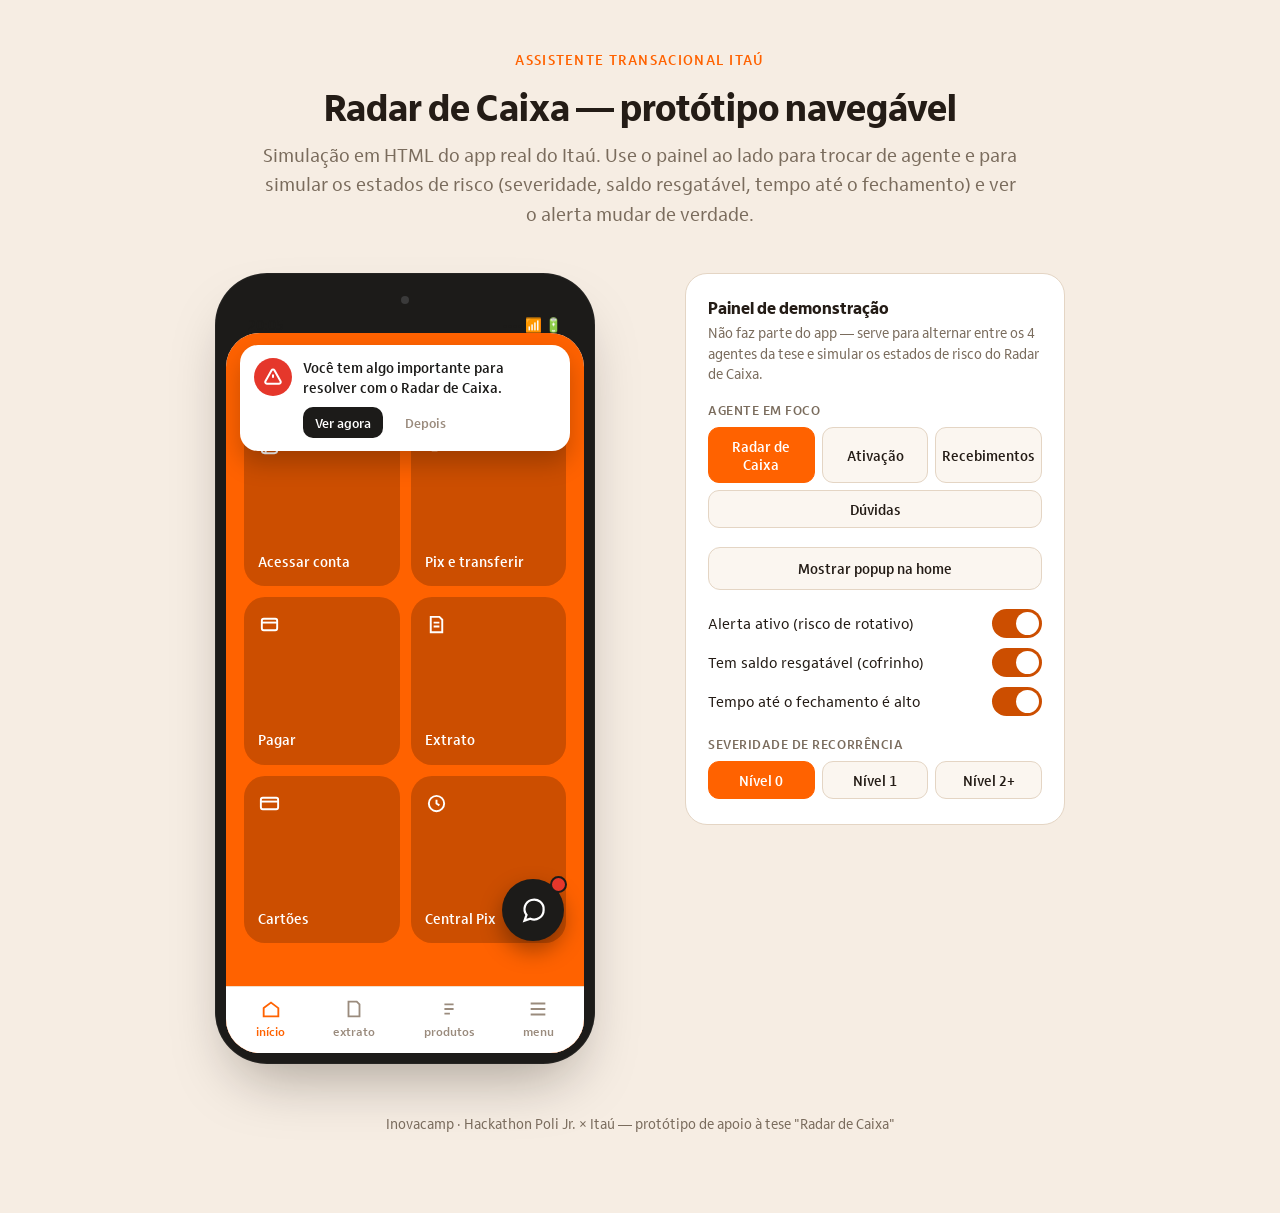
==== commit 0e529392: "fix: fixing page" ====
--- a/Radar de Caixa.html
+++ b/Radar de Caixa.html
@@ -1,8349 +1,1764 @@
 <!DOCTYPE html>
-<html lang="en" data-frame-uuid="ce818c5f-2e10-4856-acc2-242d67ab1b0a" style="--frame-print-h: 992px;">
+<html>
 
 <head>
-    <meta http-equiv="Content-Type" content="text/html; charset=UTF-8">
-    <meta property="og:title" content="Claude Artifact">
-    <meta name="twitter:title" content="Claude Artifact">
-    <meta name="description" content="Try out Artifacts created by Claude users">
-    <meta property="og:description" content="Try out Artifacts created by Claude users">
-    <meta name="twitter:description" content="Try out Artifacts created by Claude users">
-    <meta property="og:image" content="https://claude.ai/images/claude_ogimage.png">
-    <meta name="twitter:image" content="https://claude.ai/images/claude_ogimage.png">
-    <meta property="og:image:width" content="1138">
-    <meta property="og:image:height" content="640">
-    <meta property="og:image:alt" content="Claude Artifact">
-    <meta name="twitter:card" content="summary">
-    <meta name="robots" content="noindex, nofollow">
-    <link rel="preconnect" href="https://assets-proxy.anthropic.com/" crossorigin="">
-    <link rel="dns-prefetch" href="https://assets-proxy.anthropic.com/">
-    <meta name="build-timestamp" content="1787961732">
-    <meta name="build-git-hash" content="330c239e05a64afcd17f3530117a1105e4689ca5">
-    <meta name="viewport" content="width=device-width,initial-scale=1">
-    <meta name="robots" content="noindex">
-    <meta name="referrer" content="no-referrer">
-    <title>Radar de Caixa</title>
-    <script
-        nonce="">window.__frameInlineProbe = new Error, function (e, t, o) { if (t?.embedded && (e.embedded = e.host = ""), parent !== window) { var n = location.origin, r = location.ancestorOrigins; if (r) r[0] === n && r[r.length - 1] === n && (e.embedded = ""); else if (parent === top && document.referrer) try { new URL(document.referrer).origin === n && (e.embedded = "") } catch { } } "embedded" in e && "none" === (t?.chrome ?? o.get("chrome")) && (e.chrome = "none", document.querySelector("meta[name=viewport]").setAttribute("content", "width=device-width,initial-scale=1,viewport-fit=cover")); var d = ("embedded" in e && (t?.hostcaps ?? o.get("hostcaps")) || "").split(" ").filter(function (e, t, o) { return ("comment-mode" === e || "artifact-nav" === e || "comment-summon" === e || "cloud-session" === e || "cowork-task" === e || "viewer-context" === e || "chrome" === e || "presence" === e || "host-tools" === e || "context-card" === e || "context-send" === e || "host-nav" === e) && o.indexOf(e) === t }); d.length && (e.hostcaps = d.join(" ")); var c = { mode: ["light", "dark", "system"], platform: ["web", "desktop"], font: ["anthropic", "system"] }; for (var a of Object.keys(c)) { var i = t?.[a] ?? o.get(a[0]); if ("mode" === a && null == t?.mode && !("embedded" in e)) try { var m = JSON.parse(localStorage.getItem("LSS-userThemeMode")); m && "object" == typeof m && (m = m.value), "light" !== m && "dark" !== m || (i = m) } catch (e) { } c[a].includes(i) && (e[a] = i) } }(document.documentElement.dataset, window.claudeDesktopArtifactPane, new URLSearchParams(location.search))</script>
-    <script
-        nonce="">!function () { try { var e = document.documentElement.dataset.frameUuid; if (!e) return; var t = /^[0-9a-f]{8}-[0-9a-f]{4}-[0-9a-f]{4}-[0-9a-f]{4}-[0-9a-f]{12}$/, a = new URLSearchParams(location.search), n = a.get("org"), o = (document.cookie.match(/(?:^|;\s*)lastActiveOrg=([^;]*)/) || [])[1], r = n && t.test(n) ? n : o && t.test(o) ? o : null; if (!r) return; var i = self === top && !("embedded" in document.documentElement.dataset), s = a.get("via"), c = null !== s ? s : i ? "user_open" : "embedded_view", d = a.get("sk"), l = new URLSearchParams; l.set("org", r), c && l.set("via", c), d && /^[A-Za-z0-9_-]{16,64}$/.test(d) && l.set("sk", d); var m = location.pathname.split("/").pop() || ""; if (m.toLowerCase().slice(-37) === "-" + e.toLowerCase()) { var u = m.slice(0, m.length - 37); /^[a-z0-9][a-z0-9-]{0,59}$/.test(u) && l.set("vanity", u) } l.set("bk", "initial"); var f = "/api/frame/" + e + "?" + l.toString(), g = function (e, t) { var a = null == e ? null : e.toLowerCase(); return null !== a && -1 !== t.indexOf(a) ? a : null }, v = navigator.userAgent, h = { "X-Frame-CP": "go", "X-Frame-Platform": g(a.get("platform"), ["web", "desktop", "ios", "android", "cli"]) || (v.includes(" Electron/") ? "desktop" : /Android/.test(v) ? "android" : /iPad|iPhone|iPod/.test(v) || v.includes("Macintosh") && navigator.maxTouchPoints > 1 ? "ios" : "web") }, w = g(a.get("surface"), ["chat", "cowork", "code", "slack", "teams", "standalone"]) || (i ? "standalone" : ""); w && (h["X-Frame-Surface"] = w); var p = document.head.querySelector('meta[name="build-timestamp"]'); p && p.content && (h["X-Frame-Client-Version"] = p.content); var P = window.__frameSessionId; null == P && (P = window.__frameSessionId = crypto.randomUUID ? crypto.randomUUID() : ""), P && (h["X-Frame-Session-Id"] = P); var S = fetch(f, { credentials: "same-origin", headers: h, signal: AbortSignal.timeout(2e4) }); S.catch(function () { }), window.__frameBootPrefetch = { url: f, res: S } } catch (e) { } }()</script>
-    <link rel="preload" as="font" type="font/woff2" crossorigin=""
-        href="https://assets-proxy.anthropic.com/claude-ai/v2/assets/v1/cc27851ad-DDVos-BJ.woff2">
-    <link rel="preload" as="font" type="font/woff2" crossorigin=""
-        href="https://assets-proxy.anthropic.com/claude-ai/v2/assets/v1/c0f671921-BcCEXi7X.woff2">
-    <script type="module" crossorigin="" src="./Radar de Caixa_files/frame-shell-BOdSrmyd.js" nonce=""></script>
-    <link rel="modulepreload" crossorigin=""
-        href="https://assets-proxy.anthropic.com/claude-ai/v2/assets/v1/preload-helper-DBLagqm7.js">
-    <link rel="modulepreload" crossorigin=""
-        href="https://assets-proxy.anthropic.com/claude-ai/v2/assets/v1/rolldown-runtime-6etLMTtT.js">
-    <link rel="modulepreload" crossorigin=""
-        href="https://assets-proxy.anthropic.com/claude-ai/v2/assets/v1/vendor-frame-Ch0KyYqg.js">
-    <link rel="modulepreload" crossorigin=""
-        href="https://assets-proxy.anthropic.com/claude-ai/v2/assets/v1/shared-frame-BvVCiGSD.js">
-    <link rel="modulepreload" crossorigin=""
-        href="https://assets-proxy.anthropic.com/claude-ai/v2/assets/v1/frame-shell-chrome-D3coNT1k.js">
-    <link rel="modulepreload" crossorigin=""
-        href="https://assets-proxy.anthropic.com/claude-ai/v2/assets/v1/frame-shell-deferred-BahQDgGQ.js">
-    <style nonce="">
-        :root {
-            --font-anthropic-sans: "anthropic-sans", ui-sans-serif, -apple-system, BlinkMacSystemFont, "Segoe UI", sans-serif
+  <meta http-equiv="Content-Type" content="text/html; charset=UTF-8">
+
+  <meta name="viewport" content="width=device-width,initial-scale=1">
+  <style>
+    :root {
+      color-scheme: light
+    }
+
+    body {
+      margin: 0;
+      padding: 0;
+      font: 14px -apple-system, BlinkMacSystemFont, sans-serif;
+      background: #faf9f5;
+      color: #141413
+    }
+
+    img {
+      max-width: 100%
+    }
+
+    [hidden]:not([hidden=until-found]) {
+      display: none !important
+    }
+  </style>
+</head>
+
+<body>
+  <title>Radar de Caixa</title>
+  <style>
+    @font-face {
+      font-family: "Itau Display Pro";
+      font-weight: 700;
+      font-style: normal;
+      font-display: swap;
+      src: url([data-uri]) format('woff2');
+    }
+
+    @font-face {
+      font-family: "Itau Display Pro";
+      font-weight: 800;
+      font-style: normal;
+      font-display: swap;
+      src: url([data-uri]) format('woff2');
+    }
+
+    @font-face {
+      font-family: "Itau Text Pro";
+      font-weight: 400;
+      font-style: normal;
+      font-display: swap;
+      src: url([data-uri]) format('woff2');
+    }
+
+    @font-face {
+      font-family: "Itau Text Pro";
+      font-weight: 700;
+      font-style: normal;
+      font-display: swap;
+      src: url([data-uri]) format('woff2');
+    }
+
+    /* ---------- Tokens: page chrome (theme-aware) ---------- */
+    :root {
+      --page-bg: #F6EDE3;
+      --page-bg-soft: #FBF6F0;
+      --chrome-ink: #241C16;
+      --chrome-muted: #7A6C5D;
+      --chrome-border: #E4D5C4;
+      --panel-bg: #FFFFFF;
+      --accent: #FF6200;
+      --accent-deep: #CC4E00;
+    }
+
+    @media (prefers-color-scheme: dark) {
+      :root:not([data-theme="light"]) {
+        --page-bg: #1B1712;
+        --page-bg-soft: #221C16;
+        --chrome-ink: #F3E9DE;
+        --chrome-muted: #B2A08D;
+        --chrome-border: #3A2F25;
+        --panel-bg: #252019;
+        --accent: #FF8A2A;
+        --accent-deep: #FFA556;
+      }
+    }
+
+    :root[data-theme="dark"] {
+      --page-bg: #1B1712;
+      --page-bg-soft: #221C16;
+      --chrome-ink: #F3E9DE;
+      --chrome-muted: #B2A08D;
+      --chrome-border: #3A2F25;
+      --panel-bg: #252019;
+      --accent: #FF8A2A;
+      --accent-deep: #FFA556;
+    }
+
+    /* ---------- Tokens: the phone's own screen (fixed — it depicts a real, specific app skin, not the viewer's theme) ---------- */
+    :root {
+      --app-orange: #FF6200;
+      --app-orange-deep: #CC4E00;
+      --app-ink: #1C1B19;
+      --app-paper: #FFFFFF;
+      --app-sand: #FBF1E7;
+      --app-alert: #E5372B;
+      --app-line: #F0DFCB;
+    }
+
+    *,
+    *::before,
+    *::after {
+      box-sizing: border-box
+    }
+
+    html {
+      font-size: 20px
+    }
+
+    html,
+    body {
+      margin: 0;
+      padding: 0
+    }
+
+    body {
+      background: var(--page-bg);
+      color: var(--chrome-ink);
+      font-family: "Itau Text Pro", Arial, sans-serif;
+      min-height: 100vh;
+      padding: 2.5rem 1.25rem 4rem;
+    }
+
+    h1,
+    h2,
+    h3 {
+      font-family: "Itau Display Pro", Arial, sans-serif;
+      text-wrap: balance
+    }
+
+    .tabular {
+      font-variant-numeric: tabular-nums
+    }
+
+    /* ---------- Page header ---------- */
+    .page-head {
+      max-width: 52rem;
+      margin: 0 auto 2.25rem;
+      text-align: center
+    }
+
+    .page-head .eyebrow {
+      display: inline-block;
+      font-size: .72rem;
+      font-weight: 700;
+      letter-spacing: .09em;
+      text-transform: uppercase;
+      color: var(--accent);
+      margin-bottom: .6rem;
+    }
+
+    .page-head h1 {
+      font-size: clamp(1.5rem, 3vw, 2rem);
+      font-weight: 800;
+      margin: 0 0 .5rem;
+      color: var(--chrome-ink)
+    }
+
+    .page-head p {
+      font-size: .95rem;
+      color: var(--chrome-muted);
+      max-width: 38rem;
+      margin: 0 auto;
+      line-height: 1.55
+    }
+
+    /* ---------- Layout: stage (phone) + deck (controls) ---------- */
+    .stage-wrap {
+      max-width: 64rem;
+      margin: 0 auto;
+      display: grid;
+      grid-template-columns: minmax(0, 21rem) minmax(0, 19rem);
+      gap: 2.5rem;
+      justify-content: center;
+      align-items: start;
+    }
+
+    @media (max-width:760px) {
+      .stage-wrap {
+        grid-template-columns: 1fr;
+        justify-items: center
+      }
+    }
+
+    /* ---------- Phone frame ---------- */
+    .phone-shell {
+      width: min(380px, 90vw);
+      background: var(--app-ink);
+      border-radius: 2.6rem;
+      padding: .55rem;
+      box-shadow: 0 1.5rem 3rem -1rem rgba(20, 12, 4, .35), 0 0 0 1px rgba(255, 255, 255, .04) inset;
+    }
+
+    .phone-notch {
+      position: relative;
+      height: 1.6rem;
+      display: flex;
+      align-items: center;
+      justify-content: center;
+    }
+
+    .phone-notch::after {
+      content: "";
+      width: .4rem;
+      height: .4rem;
+      border-radius: 50%;
+      background: #3a3a3a;
+    }
+
+    .phone-status {
+      display: flex;
+      justify-content: space-between;
+      align-items: center;
+      padding: 0 1.1rem;
+      font-size: .68rem;
+      font-weight: 600;
+      color: var(--app-ink);
+    }
+
+    .phone-screen {
+      position: relative;
+      overflow: hidden;
+      height: min(750px, 80vh);
+      border-radius: 1.7rem;
+      background: var(--app-paper);
+    }
+
+    .screen-view {
+      position: absolute;
+      inset: 0;
+      display: flex;
+      flex-direction: column;
+      opacity: 0;
+      pointer-events: none;
+      transform: translateY(6px);
+      transition: opacity .18s ease, transform .18s ease;
+    }
+
+    .screen-view.is-active {
+      opacity: 1;
+      pointer-events: auto;
+      transform: translateY(0)
+    }
+
+    /* ---------- Home screen ---------- */
+    .home-view {
+      background: var(--app-orange)
+    }
+
+    .home-head {
+      padding: .9rem 1.1rem .6rem;
+      color: #fff
+    }
+
+    .home-head .row {
+      display: flex;
+      justify-content: space-between;
+      align-items: flex-start
+    }
+
+    .home-head h2 {
+      margin: 0;
+      font-size: 1.02rem;
+      font-weight: 800
+    }
+
+    .home-head .sub {
+      font-size: .7rem;
+      opacity: .85;
+      margin-top: .15rem
+    }
+
+    .icon-btn {
+      width: 1.9rem;
+      height: 1.9rem;
+      border-radius: 50%;
+      background: rgba(255, 255, 255, .16);
+      display: flex;
+      align-items: center;
+      justify-content: center;
+      color: #fff;
+      flex: 0 0 auto;
+    }
+
+    .home-grid {
+      flex: 1;
+      overflow-y: auto;
+      padding: .4rem .9rem 5.5rem;
+      display: grid;
+      grid-template-columns: repeat(2, 1fr);
+      gap: .55rem;
+    }
+
+    .tile {
+      background: var(--app-orange-deep);
+      border-radius: 1.05rem;
+      padding: .8rem .7rem;
+      color: #fff;
+      display: flex;
+      flex-direction: column;
+      gap: .55rem;
+      justify-content: space-between;
+      min-height: 4.6rem;
+    }
+
+    .tile svg {
+      width: 1.15rem;
+      height: 1.15rem
+    }
+
+    .tile span {
+      font-size: .72rem;
+      font-weight: 600;
+      line-height: 1.2
+    }
+
+    .bottom-nav {
+      position: absolute;
+      left: 0;
+      right: 0;
+      bottom: 0;
+      background: var(--app-paper);
+      display: flex;
+      justify-content: space-around;
+      padding: .55rem .3rem .7rem;
+      border-top: 1px solid var(--app-line);
+    }
+
+    .bottom-nav .nav-item {
+      display: flex;
+      flex-direction: column;
+      align-items: center;
+      gap: .2rem;
+      font-size: .58rem;
+      font-weight: 600;
+      color: #9a8b7d;
+    }
+
+    .bottom-nav .nav-item svg {
+      width: 1.1rem;
+      height: 1.1rem
+    }
+
+    .bottom-nav .nav-item.active {
+      color: var(--app-orange)
+    }
+
+    /* floating chat launcher */
+    .chat-fab {
+      position: absolute;
+      right: 1rem;
+      bottom: 5.6rem;
+      width: 3.1rem;
+      height: 3.1rem;
+      border-radius: 50%;
+      background: var(--app-ink);
+      color: #fff;
+      display: flex;
+      align-items: center;
+      justify-content: center;
+      box-shadow: 0 .5rem 1.1rem rgba(0, 0, 0, .35);
+      border: none;
+      cursor: pointer;
+    }
+
+    .chat-fab svg {
+      width: 1.35rem;
+      height: 1.35rem
+    }
+
+    .chat-fab .badge {
+      position: absolute;
+      top: -.15rem;
+      right: -.15rem;
+      width: .85rem;
+      height: .85rem;
+      border-radius: 50%;
+      background: var(--app-alert);
+      border: 2px solid var(--app-ink);
+      display: none;
+    }
+
+    .chat-fab.has-alert .badge {
+      display: block
+    }
+
+    /* home popup banner */
+    .home-banner {
+      position: absolute;
+      left: .7rem;
+      right: .7rem;
+      top: .6rem;
+      z-index: 5;
+      background: #fff;
+      border-radius: .9rem;
+      padding: .65rem .7rem;
+      display: flex;
+      gap: .55rem;
+      align-items: flex-start;
+      box-shadow: 0 .6rem 1.2rem rgba(0, 0, 0, .22);
+      opacity: 0;
+      transform: translateY(-.6rem);
+      pointer-events: none;
+      transition: opacity .18s ease, transform .18s ease;
+    }
+
+    .home-banner.is-visible {
+      opacity: 1;
+      transform: translateY(0);
+      pointer-events: auto
+    }
+
+    .home-banner .hb-icon {
+      width: 1.9rem;
+      height: 1.9rem;
+      border-radius: 50%;
+      flex: 0 0 auto;
+      display: flex;
+      align-items: center;
+      justify-content: center;
+      color: #fff;
+    }
+
+    .home-banner.risk .hb-icon {
+      background: var(--app-alert)
+    }
+
+    .home-banner.reminder .hb-icon {
+      background: var(--app-orange)
+    }
+
+    .home-banner .hb-icon svg {
+      width: 1rem;
+      height: 1rem
+    }
+
+    .home-banner .hb-body {
+      flex: 1;
+      min-width: 0
+    }
+
+    .home-banner .hb-body p {
+      margin: 0 0 .4rem;
+      font-size: .72rem;
+      line-height: 1.4;
+      color: var(--app-ink);
+      font-weight: 600
+    }
+
+    .home-banner .hb-actions {
+      display: flex;
+      gap: .5rem
+    }
+
+    .home-banner .hb-actions button {
+      border: none;
+      border-radius: .5rem;
+      font-size: .66rem;
+      font-weight: 700;
+      padding: .35rem .6rem;
+      cursor: pointer;
+      font-family: "Itau Text Pro", Arial, sans-serif
+    }
+
+    .home-banner .hb-go {
+      background: var(--app-ink);
+      color: #fff
+    }
+
+    .home-banner .hb-dismiss {
+      background: transparent;
+      color: #9a8b7d
+    }
+
+    /* ---------- Agent picker (chat launcher menu) ---------- */
+    .picker-view {
+      background: var(--app-sand)
+    }
+
+    .picker-list {
+      padding: .8rem .9rem;
+      display: flex;
+      flex-direction: column;
+      gap: .55rem
+    }
+
+    .agent-row {
+      display: flex;
+      align-items: center;
+      gap: .65rem;
+      background: var(--app-paper);
+      border: 1px solid var(--app-line);
+      border-radius: 1rem;
+      padding: .7rem .8rem;
+      cursor: pointer;
+    }
+
+    .agent-row .ar-icon {
+      width: 2.3rem;
+      height: 2.3rem;
+      border-radius: 50%;
+      background: var(--app-orange);
+      color: #fff;
+      display: flex;
+      align-items: center;
+      justify-content: center;
+      flex: 0 0 auto;
+      position: relative;
+    }
+
+    .agent-row .ar-icon svg {
+      width: 1.1rem;
+      height: 1.1rem
+    }
+
+    .agent-row .ar-text strong {
+      display: block;
+      font-family: "Itau Display Pro", Arial, sans-serif;
+      font-size: .8rem;
+      color: var(--app-ink)
+    }
+
+    .agent-row .ar-text span {
+      display: block;
+      font-size: .66rem;
+      color: #8a7b6c;
+      margin-top: .1rem
+    }
+
+    .ar-bang {
+      position: absolute;
+      top: -.2rem;
+      right: -.2rem;
+      width: 1.05rem;
+      height: 1.05rem;
+      border-radius: 50%;
+      background: var(--app-alert);
+      color: #fff;
+      font-size: .62rem;
+      font-weight: 800;
+      display: none;
+      align-items: center;
+      justify-content: center;
+      border: 2px solid var(--app-paper);
+    }
+
+    .agent-row.has-bang .ar-bang {
+      display: flex
+    }
+
+    .ar-dot-soft {
+      position: absolute;
+      top: 0;
+      right: 0;
+      width: .6rem;
+      height: .6rem;
+      border-radius: 50%;
+      background: var(--app-orange);
+      display: none;
+      border: 2px solid var(--app-paper);
+    }
+
+    .agent-row.has-soft .ar-dot-soft {
+      display: block
+    }
+
+    /* ---------- Chat-style screens (radar / onboarding / faq) ---------- */
+    .chat-view {
+      background: var(--app-sand)
+    }
+
+    .chat-head {
+      display: flex;
+      align-items: center;
+      gap: .6rem;
+      padding: .85rem 1rem;
+      background: var(--app-paper);
+      border-bottom: 1px solid var(--app-line);
+    }
+
+    .chat-head .back {
+      color: var(--app-ink);
+      cursor: pointer;
+      display: flex
+    }
+
+    .chat-head .back svg {
+      width: 1.1rem;
+      height: 1.1rem
+    }
+
+    .chat-avatar {
+      width: 2rem;
+      height: 2rem;
+      border-radius: 50%;
+      background: var(--app-orange);
+      color: #fff;
+      display: flex;
+      align-items: center;
+      justify-content: center;
+      flex: 0 0 auto;
+    }
+
+    .chat-avatar svg {
+      width: 1rem;
+      height: 1rem
+    }
+
+    .chat-head .who strong {
+      display: block;
+      font-size: .82rem;
+      color: var(--app-ink);
+      font-family: "Itau Display Pro", Arial, sans-serif
+    }
+
+    .chat-head .who span {
+      display: block;
+      font-size: .63rem;
+      color: #9a8b7d
+    }
+
+    .chat-body {
+      flex: 1;
+      overflow-y: auto;
+      padding: .9rem .8rem 1.2rem;
+      display: flex;
+      flex-direction: column;
+      gap: .55rem
+    }
+
+    .bubble {
+      max-width: 88%;
+      padding: .6rem .75rem;
+      border-radius: .85rem;
+      font-size: .76rem;
+      line-height: 1.42;
+    }
+
+    .bubble.assistant {
+      background: var(--app-paper);
+      color: var(--app-ink);
+      border: 1px solid var(--app-line);
+      border-bottom-left-radius: .25rem;
+      align-self: flex-start;
+    }
+
+    .bubble.user {
+      background: var(--app-orange);
+      color: #fff;
+      border-bottom-right-radius: .25rem;
+      align-self: flex-end;
+    }
+
+    .bubble .tag {
+      display: block;
+      font-size: .8rem;
+      font-weight: 700;
+      color: var(--app-orange);
+      margin-bottom: .35rem;
+    }
+
+    .bubble b {
+      font-weight: 700
+    }
+
+    .bubble.assistant.highlight {
+      border-color: var(--app-orange);
+      border-width: 1.5px
+    }
+
+    .danger-text {
+      color: var(--app-alert)
+    }
+
+    .inline-ask {
+      display: inline;
+      background: none;
+      border: none;
+      padding: 0;
+      margin-left: .15rem;
+      color: var(--app-orange);
+      font-weight: 700;
+      font-size: inherit;
+      font-family: inherit;
+      text-decoration: underline;
+      cursor: pointer;
+    }
+
+    .opt-card {
+      align-self: stretch;
+      background: var(--app-paper);
+      border: 1.5px solid var(--app-line);
+      border-radius: 1rem;
+      padding: .75rem .8rem;
+      display: flex;
+      flex-direction: column;
+      gap: .45rem;
+    }
+
+    .opt-card.recommended {
+      border-color: var(--app-orange)
+    }
+
+    .opt-card .opt-head {
+      display: flex;
+      justify-content: space-between;
+      align-items: center
+    }
+
+    .opt-card .opt-name {
+      font-family: "Itau Display Pro", Arial, sans-serif;
+      font-weight: 800;
+      font-size: .8rem;
+      color: var(--app-ink)
+    }
+
+    .opt-card .pill {
+      font-size: .58rem;
+      font-weight: 700;
+      padding: .15rem .5rem;
+      border-radius: 1rem;
+      background: var(--app-orange);
+      color: #fff;
+      letter-spacing: .02em;
+    }
+
+    .opt-card p {
+      margin: 0;
+      font-size: .7rem;
+      color: #6b5c4c;
+      line-height: 1.45
+    }
+
+    .compare-row {
+      display: flex;
+      justify-content: space-between;
+      font-size: .7rem;
+      padding: .3rem 0;
+      border-top: 1px dashed var(--app-line)
+    }
+
+    .compare-row span:first-child {
+      color: #6b5c4c
+    }
+
+    .compare-row span:last-child {
+      font-weight: 700
+    }
+
+    .compare-row.win span:last-child {
+      color: var(--app-orange)
+    }
+
+    .btn {
+      border: none;
+      border-radius: .7rem;
+      padding: .6rem .8rem;
+      font-family: "Itau Text Pro", Arial, sans-serif;
+      font-weight: 700;
+      font-size: .72rem;
+      cursor: pointer;
+      text-align: center;
+    }
+
+    .btn-primary {
+      background: var(--app-ink);
+      color: #fff
+    }
+
+    .btn-ghost {
+      background: transparent;
+      color: var(--app-ink);
+      border: 1.5px solid var(--app-line)
+    }
+
+    .btn:disabled {
+      opacity: .5;
+      cursor: not-allowed
+    }
+
+    .success-chip {
+      align-self: flex-start;
+      display: flex;
+      align-items: center;
+      gap: .4rem;
+      background: #EAF6EC;
+      color: #1E6B33;
+      border-radius: .7rem;
+      padding: .5rem .7rem;
+      font-size: .7rem;
+      font-weight: 600;
+    }
+
+    .success-chip svg {
+      width: .9rem;
+      height: .9rem;
+      flex: 0 0 auto
+    }
+
+    .chat-input {
+      display: flex;
+      align-items: center;
+      gap: .5rem;
+      padding: .6rem .75rem;
+      background: var(--app-paper);
+      border-top: 1px solid var(--app-line);
+    }
+
+    .chat-input input {
+      flex: 1;
+      border: 1px solid var(--app-line);
+      border-radius: 1.2rem;
+      padding: .5rem .8rem;
+      font-size: .72rem;
+      font-family: "Itau Text Pro", Arial, sans-serif;
+      background: var(--app-sand);
+      color: var(--app-ink);
+    }
+
+    .chat-input input:focus {
+      outline: 2px solid var(--app-orange);
+      outline-offset: 1px
+    }
+
+    .chat-input .send {
+      width: 2.05rem;
+      height: 2.05rem;
+      border-radius: 50%;
+      background: var(--app-orange);
+      color: #fff;
+      border: none;
+      display: flex;
+      align-items: center;
+      justify-content: center;
+      flex: 0 0 auto;
+      cursor: pointer;
+    }
+
+    .chat-input .send svg {
+      width: .95rem;
+      height: .95rem
+    }
+
+    /* ---------- Recebimentos (panel, not chat) ---------- */
+    .panel-view {
+      background: var(--app-sand)
+    }
+
+    .panel-body {
+      padding: 1rem .9rem;
+      overflow-y: auto;
+      display: flex;
+      flex-direction: column;
+      gap: .7rem
+    }
+
+    .income-card {
+      background: var(--app-paper);
+      border: 1px solid var(--app-line);
+      border-radius: 1rem;
+      padding: .85rem .9rem;
+    }
+
+    .income-card .amount {
+      font-family: "Itau Display Pro", Arial, sans-serif;
+      font-weight: 800;
+      font-size: 1.25rem;
+      color: var(--app-ink)
+    }
+
+    .income-card .meta {
+      font-size: .68rem;
+      color: #8a7b6c;
+      margin-top: .15rem
+    }
+
+    .split-row {
+      display: flex;
+      justify-content: space-between;
+      align-items: center;
+      padding: .55rem 0;
+      border-top: 1px dashed var(--app-line);
+      font-size: .75rem
+    }
+
+    .split-row .dot {
+      width: .5rem;
+      height: .5rem;
+      border-radius: 50%;
+      margin-right: .45rem;
+      display: inline-block
+    }
+
+    /* ---------- Control deck ---------- */
+    .deck {
+      background: var(--panel-bg);
+      border: 1px solid var(--chrome-border);
+      border-radius: 1.1rem;
+      padding: 1.1rem 1.1rem 1.25rem;
+      width: 100%;
+    }
+
+    .deck h3 {
+      margin: 0 0 .2rem;
+      font-size: .85rem;
+      font-weight: 800;
+      color: var(--chrome-ink)
+    }
+
+    .deck .deck-note {
+      font-size: .7rem;
+      color: var(--chrome-muted);
+      margin: 0 0 .9rem;
+      line-height: 1.45
+    }
+
+    .deck-group {
+      margin-bottom: .95rem
+    }
+
+    .deck-group:last-child {
+      margin-bottom: 0
+    }
+
+    .deck-group .lbl {
+      display: block;
+      font-size: .66rem;
+      font-weight: 700;
+      letter-spacing: .04em;
+      text-transform: uppercase;
+      color: var(--chrome-muted);
+      margin-bottom: .45rem;
+    }
+
+    .seg {
+      display: flex;
+      gap: .35rem;
+      flex-wrap: wrap
+    }
+
+    .seg button {
+      flex: 1;
+      min-width: 4.2rem;
+      border: 1px solid var(--chrome-border);
+      background: var(--page-bg-soft);
+      color: var(--chrome-ink);
+      font-family: "Itau Text Pro", Arial, sans-serif;
+      font-weight: 600;
+      font-size: .7rem;
+      padding: .45rem .3rem;
+      border-radius: .55rem;
+      cursor: pointer;
+    }
+
+    .seg button.is-on {
+      background: var(--accent);
+      border-color: var(--accent);
+      color: #fff
+    }
+
+    .switch-row {
+      display: flex;
+      align-items: center;
+      justify-content: space-between;
+      gap: .6rem;
+      margin-bottom: .5rem
+    }
+
+    .switch-row:last-child {
+      margin-bottom: 0
+    }
+
+    .switch-row .txt {
+      font-size: .74rem;
+      color: var(--chrome-ink)
+    }
+
+    .switch {
+      width: 2.5rem;
+      height: 1.45rem;
+      border-radius: 1rem;
+      background: var(--chrome-border);
+      position: relative;
+      border: none;
+      cursor: pointer;
+      flex: 0 0 auto;
+    }
+
+    .switch::after {
+      content: "";
+      position: absolute;
+      top: .15rem;
+      left: .15rem;
+      width: 1.15rem;
+      height: 1.15rem;
+      border-radius: 50%;
+      background: #fff;
+      transition: transform .15s ease;
+    }
+
+    .switch.is-on {
+      background: var(--accent-deep)
+    }
+
+    .switch.is-on::after {
+      transform: translateX(1.05rem)
+    }
+
+    .deck-btn {
+      width: 100%;
+      border: 1px solid var(--chrome-border);
+      background: var(--page-bg-soft);
+      color: var(--chrome-ink);
+      font-family: "Itau Text Pro", Arial, sans-serif;
+      font-weight: 700;
+      font-size: .72rem;
+      padding: .55rem .6rem;
+      border-radius: .6rem;
+      cursor: pointer;
+    }
+
+    .deck-btn:hover {
+      border-color: var(--accent)
+    }
+
+    .foot-note {
+      max-width: 64rem;
+      margin: 2.5rem auto 0;
+      text-align: center;
+      font-size: .72rem;
+      color: var(--chrome-muted)
+    }
+
+    /* ---------- Capture mode: só o celular, pra tirar print limpo ---------- */
+    body.capture-mode {
+      padding: 1rem
+    }
+
+    body.capture-mode .page-head,
+    body.capture-mode .deck,
+    body.capture-mode .foot-note {
+      display: none
+    }
+
+    body.capture-mode .stage-wrap {
+      display: block;
+      max-width: none
+    }
+
+    body.capture-mode .phone-shell {
+      margin: 0 auto
+    }
+  </style>
+
+  <div class="page-head">
+    <span class="eyebrow">Assistente Transacional Itaú</span>
+    <h1>Radar de Caixa — protótipo navegável</h1>
+    <p>Simulação em HTML do app real do Itaú. Use o painel ao lado para trocar de agente e para simular os estados de
+      risco (severidade, saldo resgatável, tempo até o fechamento) e ver o alerta mudar de verdade.</p>
+  </div>
+
+  <div class="stage-wrap">
+    <!-- ===================== PHONE ===================== -->
+    <div class="phone-shell">
+      <div class="phone-notch"></div>
+      <div class="phone-status">
+        <span>20:05</span>
+        <span>•••• 📶 🔋</span>
+      </div>
+      <div class="phone-screen">
+
+        <!-- HOME -->
+        <div class="screen-view home-view" data-screen="home">
+          <div class="home-head">
+            <div class="row">
+              <div>
+                <h2>Olá, Rafaela</h2>
+                <div class="sub">agência 0672 · conta 118-3</div>
+              </div>
+              <div class="icon-btn">☰</div>
+            </div>
+          </div>
+          <div class="home-banner is-visible risk" id="homeBanner">
+            <div class="hb-icon"><svg viewBox="0 0 24 24" fill="none" stroke="currentColor" stroke-width="2.4">
+                <path
+                  d="M12 9v4m0 4h.01M10.3 3.9L2.9 17a2 2 0 0 0 1.7 3h14.8a2 2 0 0 0 1.7-3L13.7 3.9a2 2 0 0 0-3.4 0Z">
+                </path>
+              </svg></div>
+            <div class="hb-body">
+              <p id="hbText">Você tem algo importante para resolver com o Radar de Caixa.</p>
+              <div class="hb-actions">
+                <button class="hb-go" id="hbGo">Ver agora</button>
+                <button class="hb-dismiss" id="hbDismiss">Depois</button>
+              </div>
+            </div>
+          </div>
+          <div class="home-grid">
+            <div class="tile"><svg viewBox="0 0 24 24" fill="none" stroke="currentColor" stroke-width="2">
+                <rect x="4" y="4" width="16" height="16" rx="3"></rect>
+                <path d="M8 4v16"></path>
+              </svg><span>Acessar conta</span></div>
+            <div class="tile"><svg viewBox="0 0 24 24" fill="none" stroke="currentColor" stroke-width="2">
+                <path d="M7 7h10M7 12h10M7 17h6"></path>
+              </svg><span>Pix e transferir</span></div>
+            <div class="tile"><svg viewBox="0 0 24 24" fill="none" stroke="currentColor" stroke-width="2">
+                <rect x="4" y="6" width="16" height="12" rx="2"></rect>
+                <path d="M4 10h16"></path>
+              </svg><span>Pagar</span></div>
+            <div class="tile"><svg viewBox="0 0 24 24" fill="none" stroke="currentColor" stroke-width="2">
+                <path d="M6 4h9l3 3v13H6z"></path>
+                <path d="M9 10h6M9 14h6"></path>
+              </svg><span>Extrato</span></div>
+            <div class="tile"><svg viewBox="0 0 24 24" fill="none" stroke="currentColor" stroke-width="2">
+                <rect x="3" y="6" width="18" height="12" rx="2"></rect>
+                <path d="M3 10h18"></path>
+              </svg><span>Cartões</span></div>
+            <div class="tile"><svg viewBox="0 0 24 24" fill="none" stroke="currentColor" stroke-width="2">
+                <circle cx="12" cy="12" r="8"></circle>
+                <path d="M12 8v4l3 2"></path>
+              </svg><span>Central Pix</span></div>
+          </div>
+          <div class="bottom-nav">
+            <div class="nav-item active"><svg viewBox="0 0 24 24" fill="none" stroke="currentColor" stroke-width="2">
+                <path d="M4 11l8-6 8 6v9H4z"></path>
+              </svg>início</div>
+            <div class="nav-item"><svg viewBox="0 0 24 24" fill="none" stroke="currentColor" stroke-width="2">
+                <path d="M6 4h9l3 3v13H6z"></path>
+              </svg>extrato</div>
+            <div class="nav-item"><svg viewBox="0 0 24 24" fill="none" stroke="currentColor" stroke-width="2">
+                <path d="M7 7h10M7 12h10M7 17h6"></path>
+              </svg>produtos</div>
+            <div class="nav-item"><svg viewBox="0 0 24 24" fill="none" stroke="currentColor" stroke-width="2">
+                <path d="M4 6h16M4 12h16M4 18h16"></path>
+              </svg>menu</div>
+          </div>
+          <button class="chat-fab has-alert" id="chatFab" aria-label="Abrir Assistente">
+            <svg viewBox="0 0 24 24" fill="none" stroke="currentColor" stroke-width="2">
+              <path d="M21 11.5a8.5 8.5 0 0 1-11.8 7.8L4 21l1.8-5A8.5 8.5 0 1 1 21 11.5Z"></path>
+            </svg>
+            <span class="badge"></span>
+          </button>
+        </div>
+
+        <!-- AGENT PICKER (aberto ao tocar no ícone de chat) -->
+        <div class="screen-view picker-view" data-screen="picker">
+          <div class="chat-head">
+            <div class="back" data-go="home"><svg viewBox="0 0 24 24" fill="none" stroke="currentColor"
+                stroke-width="2">
+                <path d="M15 5l-7 7 7 7"></path>
+              </svg></div>
+            <div class="who"><strong>Assistente</strong><span>com quem você quer falar?</span></div>
+          </div>
+          <div class="picker-list">
+            <div class="agent-row" data-open="radar">
+              <div class="ar-icon"><svg viewBox="0 0 24 24" fill="none" stroke="currentColor" stroke-width="2">
+                  <path d="M21 11.5a8.5 8.5 0 0 1-11.8 7.8L4 21l1.8-5A8.5 8.5 0 1 1 21 11.5Z"></path>
+                </svg><span class="ar-bang">!</span><span class="ar-dot-soft"></span></div>
+              <div class="ar-text"><strong>Radar de Caixa</strong><span>previsão e proteção da sua fatura</span></div>
+            </div>
+            <div class="agent-row" data-open="onboarding">
+              <div class="ar-icon"><svg viewBox="0 0 24 24" fill="none" stroke="currentColor" stroke-width="2">
+                  <path d="M12 12a4 4 0 1 0 0-8 4 4 0 0 0 0 8Z"></path>
+                  <path d="M4 20c0-3.5 3.5-6 8-6s8 2.5 8 6"></path>
+                </svg></div>
+              <div class="ar-text"><strong>Ativação</strong><span>deixar sua conta pronta para usar</span></div>
+            </div>
+            <div class="agent-row" data-open="recebimentos">
+              <div class="ar-icon"><svg viewBox="0 0 24 24" fill="none" stroke="currentColor" stroke-width="2">
+                  <path d="M12 4v16M6 9l6-5 6 5"></path>
+                </svg></div>
+              <div class="ar-text"><strong>Recebimentos</strong><span>tudo que entra, num lugar só</span></div>
+            </div>
+            <div class="agent-row" data-open="faq">
+              <div class="ar-icon"><svg viewBox="0 0 24 24" fill="none" stroke="currentColor" stroke-width="2">
+                  <path d="M12 17h.01M12 13.5c0-1.5 1.8-1.6 1.8-3.2A1.8 1.8 0 0 0 12 8.5a1.8 1.8 0 0 0-1.8 1.6"></path>
+                  <circle cx="12" cy="12" r="9"></circle>
+                </svg></div>
+              <div class="ar-text"><strong>Dúvidas</strong><span>como o Assistente funciona</span></div>
+            </div>
+          </div>
+        </div>
+
+        <!-- CHAT: RADAR DE CAIXA -->
+        <div class="screen-view chat-view is-active" data-screen="radar">
+          <div class="chat-head">
+            <div class="back" data-go="picker"><svg viewBox="0 0 24 24" fill="none" stroke="currentColor"
+                stroke-width="2">
+                <path d="M15 5l-7 7 7 7"></path>
+              </svg></div>
+            <div class="chat-avatar"><svg viewBox="0 0 24 24" fill="none" stroke="currentColor" stroke-width="2">
+                <path d="M21 11.5a8.5 8.5 0 0 1-11.8 7.8L4 21l1.8-5A8.5 8.5 0 1 1 21 11.5Z"></path>
+              </svg></div>
+            <div class="who"><strong>Radar de Caixa</strong><span id="radarStatusLabel">alerta ativo</span></div>
+          </div>
+          <div class="chat-body" id="radarBody">
+            <div class="bubble assistant"><span class="tag">Seus maiores gastos:</span>Delivery <b class="tabular">R$
+                320</b> · Lazer <b class="tabular">R$ 150</b> — 30% acima do seu padrão dos últimos 3 meses. <button
+                class="inline-ask" data-ask="o que dá pra economizar">Conversar sobre isso</button></div>
+            <div class="bubble assistant">Pelo seu ritmo atual, sua fatura pode fechar em <b class="tabular">R$ 380</b>
+              no <b class="danger-text">vermelho</b>.</div>
+            <div class="bubble assistant">Sem ação, isso tende a crescer: <b class="tabular">R$ 1.200</b> hoje pode
+              virar <b class="tabular">R$ 2.790</b> em 6 meses no rotativo.</div>
+            <div class="opt-card recommended">
+              <div class="opt-head"><span class="opt-name">Resgate Seguro</span><span class="pill">sem juros</span>
+              </div>
+              <p>Cofrinho "Emergência de Saúde": <b class="tabular">R$ 260</b> disponíveis, sem comprometer seus
+                compromissos já agendados.</p><button class="btn btn-primary" data-action="resgatar">Resgatar e aplicar
+                na fatura</button>
+            </div>
+            <div class="opt-card">
+              <div class="opt-head"><span class="opt-name">Cobrir o que falta</span></div>
+              <p>Ainda dá tempo de escolher com calma. Comparamos as duas formas de cobrir o que falta:</p>
+              <div class="compare-row"><span>Empréstimo pessoal</span><span>~146% a.a.</span></div>
+              <div class="compare-row win"><span>Parcelar a fatura</span><span>~68% a.a. — mais barato</span></div>
+              <button class="btn btn-primary" data-action="parcelar">Parcelar fatura</button>
+            </div>
+          </div>
+          <div class="chat-input">
+            <input type="text" id="radarInput" placeholder="Pergunte ao consultor financeiro…">
+            <button class="send" id="radarSend"><svg viewBox="0 0 24 24" fill="none" stroke="currentColor"
+                stroke-width="2">
+                <path d="M4 12l16-7-6 16-2.5-6.5L4 12Z"></path>
+              </svg></button>
+          </div>
+        </div>
+
+        <!-- CHAT: ONBOARDING -->
+        <div class="screen-view chat-view" data-screen="onboarding">
+          <div class="chat-head">
+            <div class="back" data-go="picker"><svg viewBox="0 0 24 24" fill="none" stroke="currentColor"
+                stroke-width="2">
+                <path d="M15 5l-7 7 7 7"></path>
+              </svg></div>
+            <div class="chat-avatar"><svg viewBox="0 0 24 24" fill="none" stroke="currentColor" stroke-width="2">
+                <path d="M12 12a4 4 0 1 0 0-8 4 4 0 0 0 0 8Z"></path>
+                <path d="M4 20c0-3.5 3.5-6 8-6s8 2.5 8 6"></path>
+              </svg></div>
+            <div class="who"><strong>Ativação</strong><span>deixando sua conta pronta</span></div>
+          </div>
+          <div class="chat-body" id="onboardingBody">
+            <div class="bubble assistant">Vamos deixar sua conta pronta. Primeiro: quero começar a usar meu cartão.
+            </div>
+            <div class="opt-card">
+              <div class="opt-head"><span class="opt-name">1. Ativar cartão</span><span class="pill">concluído</span>
+              </div>
+              <p>Toque em Cartões, no menu inferior, e depois em "Ativar".</p>
+            </div>
+            <div class="bubble assistant">Agora: quero fazer minha primeira transferência.</div>
+            <div class="opt-card">
+              <div class="opt-head"><span class="opt-name">2. Primeira transferência</span><span
+                  class="pill">concluído</span></div>
+              <p>Toque em Pix e transferir, escolha o destinatário e confirme com sua senha.</p>
+            </div>
+            <div class="bubble assistant">Por último: conecte outras contas via Open Finance — assim eu enxergo
+              compromissos que você tem em outros bancos, não só aqui.</div>
+            <div class="opt-card recommended">
+              <div class="opt-head"><span class="opt-name">3. Conectar Open Finance</span><span
+                  class="pill">recomendado</span></div>
+              <p>Nos últimos 3 meses, isso teria te economizado <b class="tabular">R$ 210</b> em juros de rotativo.</p>
+              <button class="btn btn-primary" data-fake="1">Conectar agora</button>
+            </div>
+          </div>
+        </div>
+
+        <!-- CHAT: FAQ -->
+        <div class="screen-view chat-view" data-screen="faq">
+          <div class="chat-head">
+            <div class="back" data-go="picker"><svg viewBox="0 0 24 24" fill="none" stroke="currentColor"
+                stroke-width="2">
+                <path d="M15 5l-7 7 7 7"></path>
+              </svg></div>
+            <div class="chat-avatar"><svg viewBox="0 0 24 24" fill="none" stroke="currentColor" stroke-width="2">
+                <path d="M12 17h.01M12 13.5c0-1.5 1.8-1.6 1.8-3.2A1.8 1.8 0 0 0 12 8.5a1.8 1.8 0 0 0-1.8 1.6"></path>
+                <circle cx="12" cy="12" r="9"></circle>
+              </svg></div>
+            <div class="who"><strong>Dúvidas</strong><span>sobre o Radar de Caixa</span></div>
+          </div>
+          <div class="chat-body" id="faqBody">
+            <div class="bubble user">Por que estão usando meus dados de outro banco?</div>
+            <div class="bubble assistant">Você conectou outro banco via Open Finance, então também vejo os compromissos
+              de lá — a previsão fica mais precisa. Pode desconectar quando quiser em Ajustes.</div>
+          </div>
+          <div class="chat-input">
+            <input type="text" id="faqInput" placeholder="Digite sua dúvida…">
+            <button class="send" id="faqSend"><svg viewBox="0 0 24 24" fill="none" stroke="currentColor"
+                stroke-width="2">
+                <path d="M4 12l16-7-6 16-2.5-6.5L4 12Z"></path>
+              </svg></button>
+          </div>
+        </div>
+
+        <!-- RECEBIMENTOS -->
+        <div class="screen-view panel-view" data-screen="recebimentos">
+          <div class="chat-head">
+            <div class="back" data-go="picker"><svg viewBox="0 0 24 24" fill="none" stroke="currentColor"
+                stroke-width="2">
+                <path d="M15 5l-7 7 7 7"></path>
+              </svg></div>
+            <div class="chat-avatar"><svg viewBox="0 0 24 24" fill="none" stroke="currentColor" stroke-width="2">
+                <path d="M12 4v16M6 9l6-5 6 5"></path>
+              </svg></div>
+            <div class="who"><strong>Recebimentos</strong><span>suas entradas centralizadas</span></div>
+          </div>
+          <div class="panel-body">
+            <div class="income-card">
+              <div class="meta">recebido hoje · Pix</div>
+              <div class="amount tabular">R$ 2.400,00</div>
+              <div class="split-row"><span><span class="dot" style="background:var(--app-orange)"></span>reservado p/
+                  contas da semana</span><span class="tabular">R$ 400,00</span></div>
+              <div class="split-row"><span><span class="dot" style="background:#1E6B33"></span>livre para
+                  usar</span><span class="tabular">R$ 2.000,00</span></div>
+            </div>
+            <div class="income-card">
+              <div class="meta" style="margin-bottom:.3rem">previsto para essa semana</div>
+              <div class="split-row" style="border-top:none;padding-top:0"><span>Salário — 05/09</span><span
+                  class="tabular">R$ 3.200,00</span></div>
+              <div class="split-row"><span>Cliente Ateliê Beta — 02/09 (pendente)</span><span class="tabular">R$
+                  850,00</span></div>
+            </div>
+            <div class="income-card">
+              <div class="meta" style="margin-bottom:.3rem">insights do Radar de Caixa</div>
+              <p style="margin:0 0 .5rem;font-size:.75rem;line-height:1.5;color:var(--app-ink)">Você se identificou como
+                MEI — reservamos automaticamente uma parte de cada recebimento para tributos antes de liberar o
+                restante.</p>
+              <p
+                style="margin:0;padding-top:.5rem;border-top:1px dashed var(--app-line);font-size:.75rem;line-height:1.5;color:var(--app-ink)">
+                Recebimentos recorrentes também viram vantagens — pontos aplicados automaticamente.</p>
+            </div>
+          </div>
+        </div>
+
+      </div>
+    </div>
+
+    <!-- ===================== CONTROL DECK ===================== -->
+    <div class="deck">
+      <h3>Painel de demonstração</h3>
+      <p class="deck-note">Não faz parte do app — serve para alternar entre os 4 agentes da tese e simular os estados de
+        risco do Radar de Caixa.</p>
+
+      <div class="deck-group">
+        <span class="lbl">Agente em foco</span>
+        <div class="seg" id="scenarioSeg">
+          <button data-scenario="radar" class="is-on">Radar de Caixa</button>
+          <button data-scenario="onboarding" class="">Ativação</button>
+          <button data-scenario="recebimentos">Recebimentos</button>
+          <button data-scenario="faq" class="">Dúvidas</button>
+        </div>
+      </div>
+
+      <div id="radarControls" style="">
+        <div class="deck-group">
+          <button class="deck-btn" id="showBannerBtn">Mostrar popup na home</button>
+        </div>
+        <div class="deck-group">
+          <div class="switch-row">
+            <span class="txt">Alerta ativo (risco de rotativo)</span>
+            <button class="switch is-on" id="toggleAlert"></button>
+          </div>
+          <div class="switch-row">
+            <span class="txt">Tem saldo resgatável (cofrinho)</span>
+            <button class="switch is-on" id="toggleResgate"></button>
+          </div>
+          <div class="switch-row">
+            <span class="txt">Tempo até o fechamento é alto</span>
+            <button class="switch is-on" id="toggleNrest"></button>
+          </div>
+        </div>
+        <div class="deck-group">
+          <span class="lbl">Severidade de recorrência</span>
+          <div class="seg" id="severitySeg">
+            <button data-severity="0" class="is-on">Nível 0</button>
+            <button data-severity="1">Nível 1</button>
+            <button data-severity="2">Nível 2+</button>
+          </div>
+        </div>
+      </div>
+    </div>
+  </div>
+
+  <p class="foot-note">Inovacamp · Hackathon Poli Jr. × Itaú — protótipo de apoio à tese "Radar de Caixa"</p>
+
+  <script>
+    (function () {
+      var state = { scenario: 'radar', severity: 0, hasResgate: true, alertActive: true, nrestAlto: true, bannerDismissed: false };
+
+      var screens = document.querySelectorAll('.screen-view');
+      var chatFab = document.getElementById('chatFab');
+
+      function showScreen(name) {
+        screens.forEach(function (s) { s.classList.toggle('is-active', s.dataset.screen === name); });
+        if (name === 'home') updateHomeBanner();
+      }
+
+      // 'risk'    -> P(S_D>=X) abaixo do limiar: alerta completo com opções de ação
+      // 'reminder'-> sem risco, mas pouco tempo até o fechamento: só um lembrete leve (Seção 5.1)
+      // 'none'    -> sem risco e com tempo de sobra: tudo calmo
+      function alertState() {
+        if (state.alertActive) return 'risk';
+        if (!state.nrestAlto) return 'reminder';
+        return 'none';
+      }
+
+      function svgCheck() { return '<svg viewBox="0 0 24 24" fill="none" stroke="currentColor" stroke-width="2.4"><path d="M4 12.5l5 5L20 6"/></svg>'; }
+
+      // Trajetória de custo: a tese exige que apareça sempre (Seção 5.3), mas não
+      // precisa virar um gráfico de 3 linhas pra isso — uma frase compacta já
+      // comunica o efeito bola de neve sem obrigar o cliente a rolar a tela pra
+      // ler sobre um assunto sensível.
+      function costCard() {
+        return '<div class="bubble assistant">Sem ação, isso tende a crescer: <b class="tabular">R$ 1.200</b> hoje pode virar <b class="tabular">R$ 2.790</b> em 6 meses no rotativo.</div>';
+      }
+
+      // Usar dinheiro próprio (Resgate Seguro) é sempre melhor que criar dívida
+      // nova — então, quando ele existe, é o "recomendado" e fica em destaque no
+      // topo; o financiamento vira alternativa secundária, não os dois competindo
+      // pelo mesmo destaque. Sem resgate disponível, o financiamento é a única
+      // opção real e assume o destaque sozinho.
+      function financingCard() {
+        var sev = state.severity, alto = state.nrestAlto;
+        var primary = !state.hasResgate;
+        var cls = primary ? ' recommended' : '';
+        if (sev === 0 && alto) {
+          return '<div class="opt-card' + cls + '">' +
+            '<div class="opt-head"><span class="opt-name">Cobrir o que falta</span>' + (primary ? '<span class="pill">recomendado</span>' : '') + '</div>' +
+            '<p>Ainda dá tempo de escolher com calma. Comparamos as duas formas de cobrir o que falta:</p>' +
+            '<div class="compare-row"><span>Empréstimo pessoal</span><span>~146% a.a.</span></div>' +
+            '<div class="compare-row win"><span>Parcelar a fatura</span><span>~68% a.a. — mais barato</span></div>' +
+            '<button class="btn btn-primary" data-action="parcelar">Parcelar fatura</button>' +
+            '</div>';
         }
-
-        @font-face {
-            font-family: anthropic-sans;
-            src: url(https://assets-proxy.anthropic.com/claude-ai/v2/assets/v1/cc27851ad-DDVos-BJ.woff2)format("woff2");
-            font-weight: 300 800;
-            font-style: normal;
-            font-display: swap;
-            font-feature-settings: "dlig" 0
+        if (sev === 0 && !alto) {
+          return '<div class="opt-card' + cls + '">' +
+            '<div class="opt-head"><span class="opt-name">Cobrir o que falta</span><span class="pill">urgente</span></div>' +
+            '<p>O fechamento é amanhã — não há tempo para aprovação de empréstimo. Parcele agora para não entrar no rotativo.</p>' +
+            '<button class="btn btn-primary" data-action="parcelar">Parcelar agora</button>' +
+            '</div>';
         }
-
-        @font-face {
-            font-family: anthropic-sans;
-            src: url(https://assets-proxy.anthropic.com/claude-ai/v2/assets/v1/c9d3a3a49-CJtkx3-S.woff2)format("woff2");
-            font-weight: 300 800;
-            font-style: italic;
-            font-display: swap;
-            font-feature-settings: "dlig" 0
+        if (sev === 1) {
+          return '<div class="opt-card' + cls + '">' +
+            '<div class="opt-head"><span class="opt-name">Reduzir o que falta</span><span class="pill">sem crédito novo</span></div>' +
+            '<p>Sem oferta de empréstimo dessa vez. Duas formas de reduzir o problema sem criar compromisso novo:</p>' +
+            '<div class="compare-row"><span>Parcelamento dimensionado</span><span>pela sua capacidade</span></div>' +
+            '<div class="compare-row"><span>Amortizar com saldo em conta</span><span>reduz juro na hora</span></div>' +
+            '<button class="btn btn-primary" data-action="amortizar">Amortizar com saldo em conta</button>' +
+            '</div>';
         }
-
-        :root {
-            --font-anthropic-serif: "anthropic-serif", ui-serif, Georgia, "Times New Roman", serif
+        return '<div class="opt-card">' +
+          '<div class="opt-head"><span class="opt-name">Consolidar e encaminhar</span></div>' +
+          '<p>Não existe uma correção mágica agora — sem crédito novo de nenhum tipo. O caminho é reduzir o dano e te colocar no canal certo.</p>' +
+          '<button class="btn btn-primary" data-action="amortizar">Amortizar o que for possível</button>' +
+          '<button class="btn btn-ghost" data-action="renegociar">Falar com especialista em renegociação</button>' +
+          '</div>';
+      }
+
+      function rescueCard() {
+        if (!state.hasResgate) return '';
+        return '<div class="opt-card recommended">' +
+          '<div class="opt-head"><span class="opt-name">Resgate Seguro</span><span class="pill">sem juros</span></div>' +
+          '<p>Cofrinho "Emergência de Saúde": <b class="tabular">R$ 260</b> disponíveis, sem comprometer seus compromissos já agendados.</p>' +
+          '<button class="btn btn-primary" data-action="resgatar">Resgatar e aplicar na fatura</button>' +
+          '</div>';
+      }
+
+      function renderRadar() {
+        var st = alertState();
+        document.getElementById('radarStatusLabel').textContent =
+          st === 'risk' ? 'alerta ativo' : (st === 'reminder' ? 'lembrete ativo' : 'tudo em dia');
+        chatFab.classList.toggle('has-alert', st !== 'none');
+        var body = document.getElementById('radarBody');
+        if (st === 'none') {
+          body.innerHTML =
+            '<div class="bubble assistant">Oi, Rafaela! Por enquanto sua fatura está no controle — sem risco de rotativo previsto até o fechamento. Qualquer coisa, é só me chamar por aqui.</div>';
+          return;
         }
-
-        @font-face {
-            font-family: anthropic-serif;
-            src: url(https://assets-proxy.anthropic.com/claude-ai/v2/assets/v1/c66fc489e-2VcCjn5t.woff2)format("woff2");
-            font-weight: 300 800;
-            font-style: normal;
-            font-display: swap;
-            font-feature-settings: "dlig" 0
+        if (st === 'reminder') {
+          body.innerHTML =
+            '<div class="bubble assistant">Sua fatura fecha em breve. Pelo seu histórico, você deve conseguir cobrir tudo — só um lembrete para não perder o prazo.</div>';
+          return;
         }
-
-        @font-face {
-            font-family: anthropic-serif;
-            src: url(https://assets-proxy.anthropic.com/claude-ai/v2/assets/v1/cc410af59-Dcb-9NUS.woff2)format("woff2");
-            font-weight: 300 800;
-            font-style: italic;
-            font-display: swap;
-            font-feature-settings: "dlig" 0
+        body.innerHTML =
+          spendingIntro() +
+          '<div class="bubble assistant">Pelo seu ritmo atual, sua fatura pode fechar em <b class="tabular">R$ 380</b> no <b class="danger-text">vermelho</b>.</div>' +
+          costCard() +
+          rescueCard() +
+          financingCard();
+      }
+
+      // "Opção 1": introdução por categoria de gasto + convite pro Consultor
+      // Financeiro (conversa livre, ancorada no extrato, pra tirar dúvidas de
+      // educação financeira e ver o que dá pra economizar). Não fecha o gap desta
+      // fatura — é prevenção pro padrão, por isso muda de peso por perfil:
+      //  - Nível 0 (nunca esteve em risco): só importa se sobra tempo (nrestAlto);
+      //    com o fechamento perto, não há tempo de cortar gasto, então some.
+      //  - Nível 1/2+ (recorrente): continua aparecendo mesmo com pouco tempo —
+      //    não resolve o ciclo atual, mas é o sinal comportamental que mais importa
+      //    pra esse perfil, então fica em destaque.
+      function spendingIntro() {
+        var line = 'Delivery <b class="tabular">R$ 320</b> · Lazer <b class="tabular">R$ 150</b> — 30% acima do seu padrão dos últimos 3 meses.';
+        if (state.severity === 0 && !state.nrestAlto) return '';
+        var destaque = state.severity > 0;
+        return '<div class="bubble assistant' + (destaque ? ' highlight' : '') + '">' +
+          '<span class="tag">Seus maiores gastos:</span>' + line +
+          ' <button class="inline-ask" data-ask="o que dá pra economizar">Conversar sobre isso</button>' +
+          '</div>';
+      }
+
+      function appendExchange(html) {
+        var body = document.getElementById('radarBody');
+        body.insertAdjacentHTML('beforeend', html);
+        body.scrollTop = body.scrollHeight;
+      }
+
+      document.getElementById('radarBody').addEventListener('click', function (e) {
+        var askBtn = e.target.closest('button[data-ask]');
+        if (askBtn) { radarAsk(askBtn.dataset.ask); return; }
+        var btn = e.target.closest('button[data-action]');
+        if (!btn) return;
+        var action = btn.dataset.action;
+        btn.closest('.opt-card').querySelectorAll('button').forEach(function (b) { b.disabled = true; });
+        if (action === 'resgatar') {
+          appendExchange('<div class="success-chip">' + svgCheck() + 'R$ 260 resgatados e aplicados direto na fatura.</div>');
+        } else if (action === 'parcelar') {
+          appendExchange('<div class="success-chip">' + svgCheck() + 'Fatura parcelada. Você recebe o novo valor por mensagem em instantes.</div>');
+        } else if (action === 'amortizar') {
+          appendExchange('<div class="success-chip">' + svgCheck() + 'Valor amortizado — o juro do rotativo já recalcula a partir de agora.</div>');
+        } else if (action === 'renegociar') {
+          appendExchange('<div class="bubble assistant">Combinado. Vou te encaminhar para o time de renegociação — eles entram em contato ainda hoje.</div>');
         }
-
-        :root {
-            --bg: #fff;
-            --fg: #0b0b0b;
-            --mut: #52514e;
-            --spin: #898781;
-            --line: #0b0b0b1a;
-            --div: #0b0b0b0d;
-            --bord: #0b0b0b33;
-            --hov: #0b0b0b0d;
-            --surf: #fff;
-            --brand: #c6613f;
-            --primary: #0b0b0b;
-            --on-primary: #fff
+      });
+
+      // "Opção 1" (aprofundamento): a conversa explica, o botão executa. Livre pra
+      // perguntar e receber contexto/recomendação; nenhuma ação financeira sai daqui.
+      function radarAsk(question) {
+        appendExchange('<div class="bubble user">' + question + '</div>');
+        var q = question.toLowerCase(), answer;
+        if (q.indexOf('economiz') !== -1) {
+          answer = state.severity === 0
+            ? 'Olhando seu extrato, o gasto em Lazer está 30% acima da sua média dos últimos 3 meses — dá pra reduzir aí sem comprometer o resto do mês.'
+            : 'Olhando seu extrato dos últimos meses, esse padrão em Lazer se repete todo ciclo. Não resolve a fatura de agora, mas é o que mais importa reorganizar pra não voltar a esse ponto.';
+        } else if (q.indexOf('rotativo') !== -1) {
+          answer = 'O rotativo é acionado quando você paga menos que o total da fatura — o restante rola pra linha de crédito mais cara do mercado (hoje entre 436% e 438% ao ano). Por isso vale evitar entrar nele, mesmo que pareça só um atraso pequeno.';
+        } else if (q.indexOf('cdi') !== -1) {
+          answer = 'CDI é a taxa que os bancos usam entre si como referência de custo de dinheiro no curto prazo — é a régua que a maioria dos investimentos de renda fixa usa como comparação.';
+        } else if (q.indexOf('ldc') !== -1) {
+          answer = 'LDC é a Linha de Crédito Consignada da sua conta — um limite pré-aprovado com taxa geralmente menor que o rotativo, útil pra cobrir um aperto pontual sem recorrer ao cartão.';
+        } else if (q.indexOf('por que') !== -1 || q.indexOf('porque') !== -1) {
+          answer = 'Somando seus gastos programados com o que já entrou e saiu da conta, a projeção não fecha com o valor da fatura até o vencimento — por isso o alerta apareceu agora, enquanto ainda dá tempo de agir.';
+        } else if (q.indexOf('devo fazer') !== -1 || q.indexOf('você acha') !== -1 || q.indexOf('recomend') !== -1) {
+          if (state.severity === 0) {
+            answer = state.nrestAlto
+              ? 'Pelo que vejo, parcelar a fatura sai mais barato que um empréstimo agora — eu recomendaria essa opção.'
+              : 'Com o fechamento tão perto, parcelar é o caminho mais rápido e seguro daqui.';
+          } else {
+            answer = 'Não recomendo abrir crédito novo agora. O melhor caminho é amortizar com o que você já tem disponível e, se precisar, buscar uma renegociação.';
+          }
+        } else if (q.indexOf('esperar') !== -1 || q.indexOf('nada') !== -1) {
+          answer = 'Se nada for feito, esse saldo tende a crescer como no gráfico acima — de R$ 1.200 para cerca de R$ 2.790 em 6 meses. Quanto antes agir, menor o custo.';
+        } else if (q.indexOf('desativ') !== -1) {
+          answer = 'Você pode desativar o Radar de Caixa quando quiser, em Ajustes &gt; Assistente &gt; Radar de Caixa.';
+        } else if (q.indexOf('banco') !== -1 || q.indexOf('dados') !== -1) {
+          answer = 'Esse alerta considera sua fatura Itaú e, se você conectou outros bancos, também os compromissos de lá — assim a previsão fica mais realista.';
+        } else {
+          answer = 'Posso explicar melhor se você perguntar por que esse alerta apareceu, o que dá para economizar, ou termos como rotativo, CDI e LDC.';
         }
-
-        @media (prefers-color-scheme:dark) {
-            html:not([data-mode]) {
-                --bg: #1a1a19;
-                --fg: #f0efec;
-                --mut: #c3c2b7;
-                --line: #ffffff1a;
-                --div: #ffffff0d;
-                --bord: #fff3;
-                --hov: #ffffff13;
-                --surf: #20201f;
-                --primary: #fff;
-                --on-primary: #0b0b0b
-            }
+        appendExchange('<div class="bubble assistant">' + answer + '</div>');
+      }
+
+      document.getElementById('radarSend').addEventListener('click', function () {
+        var input = document.getElementById('radarInput');
+        if (!input.value.trim()) return;
+        radarAsk(input.value);
+        input.value = '';
+      });
+
+      function renderOnboarding() {
+        var body = document.getElementById('onboardingBody');
+        body.innerHTML =
+          '<div class="bubble assistant">Vamos deixar sua conta pronta. Primeiro: quero começar a usar meu cartão.</div>' +
+          '<div class="opt-card"><div class="opt-head"><span class="opt-name">1. Ativar cartão</span><span class="pill">concluído</span></div><p>Toque em Cartões, no menu inferior, e depois em "Ativar".</p></div>' +
+          '<div class="bubble assistant">Agora: quero fazer minha primeira transferência.</div>' +
+          '<div class="opt-card"><div class="opt-head"><span class="opt-name">2. Primeira transferência</span><span class="pill">concluído</span></div><p>Toque em Pix e transferir, escolha o destinatário e confirme com sua senha.</p></div>' +
+          '<div class="bubble assistant">Por último: conecte outras contas via Open Finance — assim eu enxergo compromissos que você tem em outros bancos, não só aqui.</div>' +
+          '<div class="opt-card recommended"><div class="opt-head"><span class="opt-name">3. Conectar Open Finance</span><span class="pill">recomendado</span></div><p>Nos últimos 3 meses, isso teria te economizado <b class="tabular">R$ 210</b> em juros de rotativo.</p><button class="btn btn-primary" data-fake="1">Conectar agora</button></div>';
+      }
+
+      function renderFaq() {
+        var body = document.getElementById('faqBody');
+        body.innerHTML =
+          '<div class="bubble user">Por que estão usando meus dados de outro banco?</div>' +
+          '<div class="bubble assistant">Você conectou outro banco via Open Finance, então também vejo os compromissos de lá — a previsão fica mais precisa. Pode desconectar quando quiser em Ajustes.</div>';
+      }
+
+      function faqAsk(question) {
+        var body = document.getElementById('faqBody');
+        body.insertAdjacentHTML('beforeend', '<div class="bubble user">' + question + '</div>');
+        var q = question.toLowerCase(), answer;
+        if (q.indexOf('desativ') !== -1) {
+          answer = 'Você pode desativar o Radar de Caixa quando quiser, em Ajustes &gt; Assistente &gt; Radar de Caixa.';
+        } else if (q.indexOf('rotativo') !== -1 || q.indexOf('alerta') !== -1) {
+          answer = 'O alerta aparece quando projetamos que sua fatura pode fechar sem saldo suficiente — assim você decide antes de entrar no rotativo.';
+        } else if (q.indexOf('banco') !== -1 || q.indexOf('dados') !== -1) {
+          answer = 'Usamos os dados das contas que você conectou via Open Finance só para enxergar seus compromissos em outros bancos e deixar a previsão mais precisa.';
+        } else {
+          answer = 'Boa pergunta! Posso te explicar melhor se você perguntar sobre o alerta, o rotativo ou os dados de outros bancos que usamos.';
         }
-
-        html[data-mode=light] {
-            --lightningcss-light: initial;
-            --lightningcss-dark: ;
-            color-scheme: light
+        body.insertAdjacentHTML('beforeend', '<div class="bubble assistant">' + answer + '</div>');
+        body.scrollTop = body.scrollHeight;
+      }
+
+      function updateHomeBanner() {
+        var st = alertState();
+        var el = document.getElementById('homeBanner');
+        el.classList.remove('risk', 'reminder');
+        if (st === 'none' || state.bannerDismissed) {
+          el.classList.remove('is-visible');
+          return;
         }
-
-        html[data-mode=dark] {
-            --bg: #1a1a19;
-            --fg: #f0efec;
-            --mut: #c3c2b7;
-            --line: #ffffff1a;
-            --div: #ffffff0d;
-            --bord: #fff3;
-            --hov: #ffffff13;
-            --surf: #20201f;
-            --primary: #fff;
-            --on-primary: #0b0b0b;
-            --lightningcss-light: ;
-            --lightningcss-dark: initial;
-            color-scheme: dark
-        }
-
-        @font-face {
-            font-family: Anthropicons-Variable;
-            src: url(https://assets-proxy.anthropic.com/claude-ai/v2/assets/v1/c0f671921-BcCEXi7X.woff2)format("woff2-variations");
-            font-weight: 400 700;
-            font-display: block
-        }
-
-        .ico {
-            -webkit-font-smoothing: auto;
-            -webkit-user-select: none;
-            user-select: none;
-            font-family: Anthropicons-Variable;
-            font-size: 16px;
-            font-weight: 400;
-            line-height: 1
-        }
-
-        :root {
-            --bar-h: 48px;
-            --bar: var(--bar-h);
-            --lightningcss-light: initial;
-            --lightningcss-dark: ;
-            color-scheme: light dark
-        }
-
-        @media (prefers-color-scheme:dark) {
-            :root {
-                --lightningcss-light: ;
-                --lightningcss-dark: initial
-            }
-        }
-
-        @layer {
-            * {
-                box-sizing: border-box;
-                margin: 0;
-                padding: 0
-            }
-
-            button {
-                font: inherit;
-                border: 0;
-                background: 0 0;
-                cursor: pointer;
-                color: inherit
-            }
-        }
-
-        html,
-        body {
-            overscroll-behavior: none;
-            background: var(--bg);
-            height: 100%;
-            color: var(--fg);
-            overflow: hidden
-        }
-
-        body {
-            font: 13px/1.4 anthropic-sans, -apple-system, BlinkMacSystemFont, system-ui, sans-serif
-        }
-
-        #hdr {
-            height: var(--bar);
-            justify-content: space-between;
-            align-items: center;
-            gap: 8px;
-            padding: 0 12px 0 8px;
-            display: flex;
-            position: relative
-        }
-
-        html:not([data-embedded]) #hdr,
-        html:not([data-embedded]) #hdr-degraded {
-            border-bottom: 1px solid var(--div)
-        }
-
-        .l,
-        .r {
-            align-items: center;
-            gap: 8px;
-            display: flex
-        }
-
-        .l {
-            flex: 1;
-            min-width: 0
-        }
-
-        .r {
-            flex: none
-        }
-
-        .lead {
-            flex-shrink: 0;
-            display: inline-flex
-        }
-
-        .logo {
-            width: 24px;
-            height: 24px;
-            color: var(--fg);
-            border-radius: 6px;
-            flex-shrink: 0;
-            justify-content: center;
-            align-items: center;
-            text-decoration: none;
-            display: inline-flex
-        }
-
-        a.logo:hover {
-            background: var(--hov)
-        }
-
-        .byline {
-            font-size: var(--cds-font-size-caption, 12px);
-            color: var(--mut);
-            white-space: nowrap;
-            text-overflow: ellipsis;
-            flex-shrink: 0;
-            max-width: 312px;
-            overflow: hidden
-        }
-
-        .l>button[data-title-menu] {
-            flex-shrink: 1000;
-            min-width: 0;
-            margin-left: -6px;
-            overflow: hidden
-        }
-
-        .l button[data-title-menu]>span,
-        .l button[data-title-menu] .truncate {
-            min-width: 0
-        }
-
-        .skel {
-            background: var(--hov);
-            border-radius: 4px;
-            display: inline-block
-        }
-
-        .skel-logo {
-            border-radius: 6px;
-            width: 24px;
-            height: 24px
-        }
-
-        .skel-title {
-            width: 8em;
-            height: 1em
-        }
-
-        .skel-avatar {
-            border-radius: 50%;
-            width: 24px;
-            height: 24px
-        }
-
-        .degraded-title {
-            white-space: nowrap;
-            text-overflow: ellipsis;
-            font-size: 13px;
-            font-weight: 400;
-            overflow: hidden
-        }
-
-        #hdr-degraded,
-        body.chrome-degraded #hdr {
-            display: none
-        }
-
-        body.chrome-degraded #hdr-degraded {
-            height: var(--bar);
-            align-items: center;
-            gap: 8px;
-            padding: 0 12px 0 8px;
-            display: flex
-        }
-
-        @media (width<=768px) {
-            html:not([data-embedded]) .l {
-                grid-template-columns: auto minmax(0, 1fr);
-                place-items: center start;
-                gap: 0;
-                display: grid
-            }
-
-            html:not([data-embedded]) .l>.lead {
-                grid-row: span 2;
-                margin-right: 8px
-            }
-
-            html:not([data-embedded]) .l>.skel-logo {
-                margin-right: 8px
-            }
-
-            html:not([data-embedded]) .l>:not(.lead):not(.skel-logo) {
-                grid-column: 2;
-                max-width: 100%
-            }
-
-            html:not([data-embedded]) .l>.byline {
-                margin-top: -2px
-            }
-        }
-
-        html[data-embedded] {
-            --bar-h: 42px
-        }
-
-        html[data-embedded] #hdr {
-            padding: 0 8px
-        }
-
-        html[data-embedded] .byline {
-            flex-shrink: 1;
-            max-width: 100%
-        }
-
-        html[data-embedded] .skel-logo,
-        html[data-embedded] .skel-title,
-        html[data-embedded] .skel-avatar,
-        html[data-embedded] .logo,
-        html[data-embedded][data-chrome=none] #hdr,
-        html[data-embedded][data-chrome=none] #hdr-degraded,
-        html[data-header-hidden] #hdr,
-        html[data-header-hidden] #hdr-degraded {
-            display: none
-        }
-
-        html[data-embedded][data-chrome=none],
-        html[data-header-hidden] {
-            --bar: 0px
-        }
-
-        html[data-host][data-chrome=none] {
-            --bar: env(safe-area-inset-top, 0px)
-        }
-
-        main {
-            inset: var(--bar) 0 0 0;
-            display: flex;
-            position: absolute
-        }
-
-        #frame-slot {
-            flex: 1;
-            min-width: 0;
-            position: relative
-        }
-
-        #loading {
-            justify-content: center;
-            align-items: center;
-            display: flex;
-            position: absolute;
-            inset: 0
-        }
-
-        #loading[hidden] {
-            display: none
-        }
-
-        #loading.slow {
-            text-align: center;
-            color: var(--mut);
-            flex-direction: column;
-            gap: 12px;
-            padding: 0 24px;
-            font-size: 13px
-        }
-
-        #loading:after {
-            content: "";
-            box-sizing: border-box;
-            background: conic-gradient(transparent 40%, var(--spin)) border-box, linear-gradient(var(--line), var(--line)) border-box;
-            border: 2px solid #0000;
-            border-radius: 50%;
-            width: 20px;
-            height: 20px;
-            animation: 1s linear infinite spin;
-            mask: radial-gradient(farthest-side, #0000 calc(100% - 2px), #000 calc(100% - 1.5px))
-        }
-
-        @keyframes spin {
-            to {
-                transform: rotate(360deg)
-            }
-        }
-
-        #frame-content {
-            opacity: 0;
-            border: 0;
-            width: 100%;
-            height: 100%;
-            transition: opacity .12s;
-            position: absolute;
-            inset: 0
-        }
-
-        #frame-slot>iframe.swap:not(.ready) {
-            opacity: 0;
-            pointer-events: none;
-            border: 0;
-            width: 100%;
-            height: 100%;
-            position: absolute;
-            inset: 0
-        }
-
-        #frame-content.swap {
-            transition: none
-        }
-
-        #frame-content.swap.crossfade {
-            transition: opacity .12s
-        }
-
-        #frame-slot>iframe.fading-out {
-            opacity: 1;
-            pointer-events: none;
-            border: 0;
-            width: 100%;
-            height: 100%;
-            position: absolute;
-            inset: 0
-        }
-
-        #frame-content.ready {
-            opacity: 1
-        }
-
-        @media (prefers-reduced-motion:reduce) {
-            #loading:after {
-                animation: none
-            }
-
-            #frame-content {
-                transition: none
-            }
-        }
-
-        body.err #hdr,
-        body.err #hdr-degraded,
-        #err[hidden] {
-            display: none
-        }
-
-        #err {
-            text-align: center;
-            color: var(--fg);
-            place-content: safe center;
-            gap: 8px;
-            padding: 96px 16px 128px;
-            display: grid;
-            position: absolute;
-            inset: 0;
-            overflow-y: auto
-        }
-
-        @font-face {
-            font-family: Anthropicons-Variable;
-            src: url(https://assets-proxy.anthropic.com/claude-ai/v2/assets/v1/c0f671921-BcCEXi7X.woff2)format("woff2-variations");
-            font-weight: 400 700;
-            font-display: block
-        }
-    </style>
-    <meta name="shell-inline-span" content="3114">
-    <meta name="robots" content="noindex, nofollow">
-    <link rel="preconnect" href="https://ce818c5f-2e10-4856-acc2-242d67ab1b0a.frame.claudeusercontent.com/">
-    <style data-src="frame-shell-deferred">
-        html[data-embedded] .err-actions a.err-btn {
-            display: none
-        }
-
-        .err-logo {
-            height: 24px;
-            color: var(--fg);
-            margin: 0 auto 40px
-        }
-
-        .err-head {
-            color: var(--fg);
-            font-family: anthropic-serif, ui-serif, Georgia, Times New Roman, serif;
-            font-size: 20px;
-            font-weight: 400;
-            line-height: 1.1
-        }
-
-        .err-sub {
-            color: var(--mut);
-            font-size: 16px;
-            font-weight: 400
-        }
-
-        .err-actions {
-            justify-content: center;
-            align-items: center;
-            gap: 12px;
-            margin-top: 16px;
-            display: flex
-        }
-
-        .err-slot {
-            display: contents
-        }
-
-        .err-slot:empty {
-            display: none
-        }
-
-        .err-btn {
-            background: var(--primary);
-            color: var(--on-primary);
-            border: 1px solid #0000;
-            border-radius: 8px;
-            padding: 8px 16px;
-            font-size: 14px;
-            text-decoration: none;
-            display: inline-block
-        }
-
-        .err-btn.secondary {
-            color: var(--fg);
-            border: 1px solid var(--bord);
-            background: 0 0
-        }
-
-        .err-btn.secondary:hover {
-            background: var(--hov)
-        }
-
-        [hidden] {
-            display: none !important
-        }
-
-        .consent {
-            z-index: 60;
-            background: #00000080;
-            flex-direction: column;
-            align-items: center;
-            padding: 24px;
-            display: flex;
-            position: absolute;
-            inset: 0;
-            overflow-y: auto
-        }
-
-        .consent>b {
-            margin-top: auto
-        }
-
-        .consent>.row {
-            margin-bottom: auto
-        }
-
-        .consent>b,
-        .consent>span,
-        .consent>.dl-file,
-        .consent>.row {
-            background: var(--surf);
-            border: 1px solid var(--bord);
-            width: 100%;
-            max-width: 440px
-        }
-
-        .consent>b {
-            overflow-wrap: anywhere;
-            border-bottom: 0;
-            border-radius: 12px 12px 0 0;
-            padding: 20px 20px 4px;
-            font-size: 16px;
-            font-weight: 600
-        }
-
-        .consent>span {
-            color: var(--mut);
-            border-top: 0;
-            border-bottom: 0;
-            padding: 4px 20px 16px;
-            font-size: 12px
-        }
-
-        .consent>.dl-file {
-            overflow-wrap: anywhere;
-            border-top: 0;
-            border-bottom: 0;
-            padding: 8px 20px;
-            font-size: 13px
-        }
-
-        .consent .dl-chip {
-            background: var(--hov);
-            border-radius: 7px;
-            align-items: center;
-            gap: 8px;
-            max-width: 100%;
-            margin-left: -4px;
-            padding: 8px 10px;
-            display: inline-flex
-        }
-
-        .consent .dl-icon {
-            color: var(--mut);
-            flex: none;
-            display: flex
-        }
-
-        .consent .dl-text {
-            overflow-wrap: anywhere;
-            align-items: baseline;
-            gap: 8px;
-            min-width: 0;
-            display: flex
-        }
-
-        .consent .dl-text>b {
-            min-width: 0;
-            font-size: 12.5px;
-            font-weight: 500
-        }
-
-        .consent .dl-size {
-            color: var(--mut);
-            flex: none;
-            font-size: 11.5px
-        }
-
-        .consent>.row {
-            border-top: 0;
-            border-radius: 0 0 12px 12px;
-            justify-content: flex-end;
-            gap: 10px;
-            padding: 16px 20px 20px;
-            display: flex
-        }
-
-        .consent button {
-            background: var(--primary);
-            color: var(--on-primary);
-            overflow-wrap: anywhere;
-            border-radius: 8px;
-            min-width: 0;
-            max-width: 100%;
-            padding: 8px 16px;
-            font-size: 14px;
-            font-weight: 500
-        }
-
-        .consent button:hover {
-            filter: brightness(1.05)
-        }
-
-        .consent button.secondary {
-            color: var(--fg);
-            border: 1px solid var(--bord);
-            background: 0 0
-        }
-
-        .consent button.secondary:hover {
-            background: var(--hov);
-            filter: none
-        }
-
-        .consent:focus {
-            outline: none
-        }
-
-        .consent button:disabled {
-            opacity: .5;
-            filter: none;
-            cursor: default;
-            pointer-events: none
-        }
-
-        #org-switch {
-            flex-direction: column;
-            align-items: center;
-            gap: 10px;
-            margin-top: 8px;
-            display: flex
-        }
-
-        .err-actions #org-switch {
-            margin-top: 0
-        }
-
-        #org-caption {
-            text-align: center;
-            color: var(--mut);
-            margin-top: 12px;
-            font-size: 12px;
-            display: block
-        }
-
-        .org-menu-wrap {
-            position: relative
-        }
-
-        #org-switch .org-trigger {
-            border: 1px solid var(--bord);
-            color: var(--fg);
-            border-radius: 8px;
-            align-items: center;
-            gap: 6px;
-            padding: 8px 16px;
-            font-family: anthropic-sans, -apple-system, BlinkMacSystemFont, system-ui, sans-serif;
-            font-size: 14px;
-            font-weight: 500;
-            display: inline-flex
-        }
-
-        #org-switch .org-trigger:hover {
-            background: var(--hov)
-        }
-
-        #org-switch .org-caret {
-            opacity: .6
-        }
-
-        .org-menu {
-            z-index: 30;
-            background: var(--surf);
-            border: 1px solid var(--bord);
-            border-radius: 10px;
-            flex-direction: column;
-            min-width: 180px;
-            max-width: 320px;
-            max-height: 240px;
-            padding: 4px;
-            display: flex;
-            position: absolute;
-            top: calc(100% + 4px);
-            left: 50%;
-            overflow-y: auto;
-            transform: translate(-50%);
-            box-shadow: 0 4px 16px #0000001f
-        }
-
-        .org-menu .org-item {
-            width: 100%;
-            color: var(--fg);
-            text-align: left;
-            border-radius: 6px;
-            flex-shrink: 0;
-            align-items: center;
-            gap: 8px;
-            padding: 7px 10px;
-            font-size: 13px;
-            display: flex
-        }
-
-        .org-menu .org-item:hover,
-        .org-menu .org-item:focus {
-            background: var(--hov);
-            outline: none
-        }
-
-        .org-menu .org-item:focus-visible {
-            outline: 2px solid var(--fg);
-            outline-offset: -2px
-        }
-
-        .org-menu .org-check {
-            flex-shrink: 0;
-            justify-content: center;
-            align-items: center;
-            width: 14px;
-            height: 14px;
-            display: inline-flex
-        }
-
-        .org-menu .org-name {
-            text-overflow: ellipsis;
-            white-space: nowrap;
-            flex: 1;
-            min-width: 0;
-            overflow: hidden
-        }
-
-        @media print {
-
-            body>:not(main):not(#err),
-            #loading,
-            .consent,
-            #frame-slot>iframe.fading-out {
-                display: none !important
-            }
-
-            html:root {
-                --bg: #fff;
-                --fg: #222;
-                --mut: #555;
-                --line: #ccc;
-                --lightningcss-light: initial;
-                --lightningcss-dark: ;
-                color-scheme: light
-            }
-
-            html,
-            body,
-            #err {
-                height: auto;
-                overflow: visible
-            }
-
-            main,
-            #frame-slot,
-            #err,
-            #frame-content {
-                position: static
-            }
-
-            main {
-                display: block
-            }
-
-            #frame-content {
-                width: 100%;
-                height: var(--frame-print-h, 100vh);
-                opacity: 1
-            }
-        }
-    </style>
-    <link rel="icon" data-artifact-icon="📡"
-        href="[data-uri]"
-        type="image/png" sizes="32x32">
-    <link rel="icon" data-artifact-icon="📡"
-        href="[data-uri]"
-        type="image/png" sizes="192x192">
-    <link rel="apple-touch-icon" data-artifact-icon="📡"
-        href="[data-uri]"
-        type="image/png" sizes="180x180">
-    <style id="frame-chrome-css">
-        /*! tailwindcss v4.3.3 | MIT License | https://tailwindcss.com */
-        @layer properties {
-            @supports (((-webkit-hyphens:none)) and (not (margin-trim:inline))) or ((-moz-orient:inline) and (not (color:rgb(from red r g b)))) {
-
-                :root,
-                :host {
-                    --cds-badge-x-wght: 577.8
-                }
-
-                *,
-                :before,
-                :after,
-                ::backdrop {
-                    --tw-border-spacing-x: 0;
-                    --tw-border-spacing-y: 0;
-                    --tw-translate-x: 0;
-                    --tw-translate-y: 0;
-                    --tw-translate-z: 0;
-                    --tw-scale-x: 1;
-                    --tw-scale-y: 1;
-                    --tw-scale-z: 1;
-                    --tw-rotate-x: initial;
-                    --tw-rotate-y: initial;
-                    --tw-rotate-z: initial;
-                    --tw-skew-x: initial;
-                    --tw-skew-y: initial;
-                    --tw-space-x-reverse: 0;
-                    --tw-divide-x-reverse: 0;
-                    --tw-border-style: solid;
-                    --tw-divide-y-reverse: 0;
-                    --tw-leading: initial;
-                    --tw-font-weight: initial;
-                    --tw-ordinal: initial;
-                    --tw-slashed-zero: initial;
-                    --tw-numeric-figure: initial;
-                    --tw-numeric-spacing: initial;
-                    --tw-numeric-fraction: initial;
-                    --tw-shadow: 0 0 #0000;
-                    --tw-shadow-color: initial;
-                    --tw-shadow-alpha: 100%;
-                    --tw-inset-shadow: 0 0 #0000;
-                    --tw-inset-shadow-color: initial;
-                    --tw-inset-shadow-alpha: 100%;
-                    --tw-ring-color: initial;
-                    --tw-ring-shadow: 0 0 #0000;
-                    --tw-inset-ring-color: initial;
-                    --tw-inset-ring-shadow: 0 0 #0000;
-                    --tw-ring-inset: initial;
-                    --tw-ring-offset-width: 0px;
-                    --tw-ring-offset-color: #fff;
-                    --tw-ring-offset-shadow: 0 0 #0000;
-                    --tw-outline-style: solid;
-                    --tw-blur: initial;
-                    --tw-brightness: initial;
-                    --tw-contrast: initial;
-                    --tw-grayscale: initial;
-                    --tw-hue-rotate: initial;
-                    --tw-invert: initial;
-                    --tw-opacity: initial;
-                    --tw-saturate: initial;
-                    --tw-sepia: initial;
-                    --tw-drop-shadow: initial;
-                    --tw-drop-shadow-color: initial;
-                    --tw-drop-shadow-alpha: 100%;
-                    --tw-drop-shadow-size: initial;
-                    --tw-backdrop-blur: initial;
-                    --tw-backdrop-brightness: initial;
-                    --tw-backdrop-contrast: initial;
-                    --tw-backdrop-grayscale: initial;
-                    --tw-backdrop-hue-rotate: initial;
-                    --tw-backdrop-invert: initial;
-                    --tw-backdrop-opacity: initial;
-                    --tw-backdrop-saturate: initial;
-                    --tw-backdrop-sepia: initial;
-                    --tw-duration: initial;
-                    --tw-ease: initial;
-                    --tw-content: "";
-                    --tw-space-y-reverse: 0;
-                    --cds-outset-x: 0px;
-                    --cds-outset-y: 0px;
-                    --cds-scroll-fade-size: 28px;
-                    --cds-scroll-fade-top: 0px;
-                    --cds-scroll-fade-bottom: 0px;
-                    --cds-scroll-fade-left: 0px;
-                    --cds-scroll-fade-right: 0px;
-                    --cds-scroll-fade-top-raw: 0px;
-                    --cds-scroll-fade-bottom-raw: 0px;
-                    --cds-scroll-fade-left-raw: 0px;
-                    --cds-scroll-fade-right-raw: 0px;
-                    --cds-scroll-fade-y-active: 0;
-                    --cds-scroll-fade-x-active: 0;
-                    --cds-scroll-fade-strip-raw: 0;
-                    --cds-scroll-fade-strip-active: 0
-                }
-            }
-        }
-
-        @layer theme {
-
-            :root,
-            :host {
-                --spacing: .25rem;
-                --leading-tight: 1.25;
-                --leading-snug: 1.375;
-                --leading-relaxed: 1.625;
-                --radius-sm: .25rem;
-                --radius-md: .375rem;
-                --blur-md: 12px;
-                --default-transition-duration: .15s;
-                --default-transition-timing-function: cubic-bezier(.4, 0, .2, 1)
-            }
-        }
-
-        @layer base {
-            @layer {
-
-                :where(.cds-root),
-                :where(.cds-root) *,
-                :where(.cds-root) :after,
-                :where(.cds-root) :before,
-                :where(.cds-root) ::backdrop,
-                :where(.cds-root) ::file-selector-button {
-                    box-sizing: border-box;
-                    margin: 0;
-                    padding: 0;
-                    border: 0 solid
-                }
-
-                .cds-root {
-                    line-height: 1.5;
-                    -webkit-text-size-adjust: 100%;
-                    tab-size: 4;
-                    font-family: var(--cds-font-sans, -apple-system, BlinkMacSystemFont, "Segoe UI", Roboto, "Helvetica Neue", "Noto Sans", Arial, sans-serif, "Apple Color Emoji", "Segoe UI Emoji", "Segoe UI Symbol", "Noto Color Emoji");
-                    font-feature-settings: var(--default-font-feature-settings, normal);
-                    font-variation-settings: var(--default-font-variation-settings, normal);
-                    -webkit-tap-highlight-color: transparent
-                }
-
-                :where(.cds-root) hr {
-                    height: 0;
-                    color: inherit;
-                    border-top-width: 1px
-                }
-
-                :where(.cds-root) abbr:where([title]) {
-                    -webkit-text-decoration: underline dotted;
-                    text-decoration: underline dotted
-                }
-
-                :where(.cds-root) h1,
-                :where(.cds-root) h2,
-                :where(.cds-root) h3,
-                :where(.cds-root) h4,
-                :where(.cds-root) h5,
-                :where(.cds-root) h6 {
-                    font-size: inherit;
-                    font-weight: inherit
-                }
-
-                :where(.cds-root) a {
-                    color: inherit;
-                    -webkit-text-decoration: inherit;
-                    text-decoration: inherit
-                }
-
-                :where(.cds-root) b,
-                :where(.cds-root) strong {
-                    font-weight: bolder
-                }
-
-                :where(.cds-root) code,
-                :where(.cds-root) kbd,
-                :where(.cds-root) samp,
-                :where(.cds-root) pre {
-                    font-family: var(--cds-font-mono, ui-monospace, SFMono-Regular, Menlo, Monaco, Consolas, "Liberation Mono", "Courier New", monospace);
-                    font-feature-settings: var(--default-mono-font-feature-settings, normal);
-                    font-variation-settings: var(--default-mono-font-variation-settings, normal);
-                    font-size: 1em
-                }
-
-                :where(.cds-root) small {
-                    font-size: 80%
-                }
-
-                :where(.cds-root) sub,
-                :where(.cds-root) sup {
-                    font-size: 75%;
-                    line-height: 0;
-                    position: relative;
-                    vertical-align: baseline
-                }
-
-                :where(.cds-root) sub {
-                    bottom: -.25em
-                }
-
-                :where(.cds-root) sup {
-                    top: -.5em
-                }
-
-                :where(.cds-root) table {
-                    text-indent: 0;
-                    border-color: inherit;
-                    border-collapse: collapse
-                }
-
-                :where(.cds-root) :-moz-focusring:where(:not(iframe)) {
-                    outline: auto
-                }
-
-                :where(.cds-root) progress {
-                    vertical-align: baseline
-                }
-
-                :where(.cds-root) summary {
-                    display: list-item
-                }
-
-                :where(.cds-root) ol,
-                :where(.cds-root) ul,
-                :where(.cds-root) menu {
-                    list-style: none
-                }
-
-                :where(.cds-root) img,
-                :where(.cds-root) svg,
-                :where(.cds-root) video,
-                :where(.cds-root) canvas,
-                :where(.cds-root) audio,
-                :where(.cds-root) iframe,
-                :where(.cds-root) embed,
-                :where(.cds-root) object {
-                    display: block;
-                    vertical-align: middle
-                }
-
-                :where(.cds-root) img,
-                :where(.cds-root) video {
-                    max-width: 100%;
-                    height: auto
-                }
-
-                :where(.cds-root) button,
-                :where(.cds-root) input,
-                :where(.cds-root) select,
-                :where(.cds-root) optgroup,
-                :where(.cds-root) textarea,
-                :where(.cds-root) ::file-selector-button {
-                    font: inherit;
-                    font-feature-settings: inherit;
-                    font-variation-settings: inherit;
-                    letter-spacing: inherit;
-                    color: inherit;
-                    border-radius: 0;
-                    background-color: #0000;
-                    opacity: 1
-                }
-
-                :where(.cds-root) :where(select:is([multiple], [size])) optgroup {
-                    font-weight: bolder
-                }
-
-                :where(.cds-root) :where(select:is([multiple], [size])) optgroup option {
-                    padding-inline-start: 20px
-                }
-
-                :where(.cds-root) ::file-selector-button {
-                    margin-inline-end: 4px
-                }
-
-                :where(.cds-root) ::placeholder {
-                    opacity: 1
-                }
-
-                @supports (not ((-webkit-appearance:-apple-pay-button))) or (contain-intrinsic-size:1px) {
-                    :where(.cds-root) ::placeholder {
-                        color: currentColor
-                    }
-
-                    @supports (color:color-mix(in lab, red, red)) {
-                        :where(.cds-root) ::placeholder {
-                            color: color-mix(in oklab, currentcolor 50%, transparent)
-                        }
-                    }
-                }
-
-                :where(.cds-root) textarea {
-                    resize: vertical
-                }
-
-                :where(.cds-root) ::-webkit-search-decoration {
-                    -webkit-appearance: none
-                }
-
-                :where(.cds-root) ::-webkit-date-and-time-value {
-                    min-height: 1lh;
-                    text-align: inherit
-                }
-
-                :where(.cds-root) ::-webkit-datetime-edit {
-                    display: inline-flex
-                }
-
-                :where(.cds-root) ::-webkit-datetime-edit-fields-wrapper {
-                    padding: 0
-                }
-
-                :where(.cds-root) ::-webkit-datetime-edit,
-                :where(.cds-root) ::-webkit-datetime-edit-year-field,
-                :where(.cds-root) ::-webkit-datetime-edit-month-field,
-                :where(.cds-root) ::-webkit-datetime-edit-day-field,
-                :where(.cds-root) ::-webkit-datetime-edit-hour-field,
-                :where(.cds-root) ::-webkit-datetime-edit-minute-field,
-                :where(.cds-root) ::-webkit-datetime-edit-second-field,
-                :where(.cds-root) ::-webkit-datetime-edit-millisecond-field,
-                :where(.cds-root) ::-webkit-datetime-edit-meridiem-field {
-                    padding-block: 0
-                }
-
-                :where(.cds-root) ::-webkit-calendar-picker-indicator {
-                    line-height: 1
-                }
-
-                :where(.cds-root) :-moz-ui-invalid {
-                    box-shadow: none
-                }
-
-                :where(.cds-root) button,
-                :where(.cds-root) input:where([type=button], [type=reset], [type=submit]),
-                :where(.cds-root) ::file-selector-button {
-                    appearance: button
-                }
-
-                :where(.cds-root) ::-webkit-inner-spin-button,
-                :where(.cds-root) ::-webkit-outer-spin-button {
-                    height: auto
-                }
-
-                :where(.cds-root) [hidden]:where(:not([hidden=until-found])) {
-                    display: none !important
-                }
-            }
-
-            html:where(.cds-root),
-            html:where(.cds-root):before,
-            html:where(.cds-root):after,
-            html:where(.cds-root) *,
-            html:where(.cds-root) :before,
-            html:where(.cds-root) :after,
-            html :where(.cds-root),
-            html :where(.cds-root):before,
-            html :where(.cds-root):after,
-            html :where(.cds-root) *,
-            html :where(.cds-root) :before,
-            html :where(.cds-root) :after {
-                border-color: var(--cds-border)
-            }
-
-            :where(.cds-root) :where(button, [role=button], [role=tab], [role=menuitem], [role=menuitemcheckbox], [role=menuitemradio], [role=option], [role=switch], [role=checkbox], [role=radio]) {
-                cursor: var(--cds-cursor-interactive)
-            }
-
-            :where(.cds-root) :where(button, [role]):where(:disabled, [aria-disabled=true], [data-disabled]) {
-                cursor: default
-            }
-        }
-
-        @layer cds-card {
-            .cds-root [data-cds=Card]>.cds-card-fill {
-                background-color: var(--cds-surface-1)
-            }
-
-            .cds-root [data-cds=Card]:has([data-cds=CardLink]):hover>.cds-card-fill {
-                background-color: var(--cds-surface-2)
-            }
-
-            :where(.cds-root [data-cds=Card]:has([data-cds=CardLink])) :where(a, button, input, select, textarea, label, summary, iframe, [role=button], [contenteditable]:not([contenteditable=false]), [tabindex]:not([tabindex^=\-])):where(:not([data-cds=CardLink], [data-cds=CardLink] *)) {
-                z-index: 1;
-                position: relative
-            }
-
-            :where(.cds-root) :where([data-cds=CardLink]:focus-visible):after {
-                outline-offset: -2px;
-                outline: 2px solid #0000
-            }
-
-            :where(.cds-root [data-cds-row]) :where(a, button, input, select, textarea, label, summary, iframe, [role=button], [contenteditable]:not([contenteditable=false]), [tabindex]:not([tabindex^=\-])):where(:not([data-cds-row-toggle])) {
-                z-index: 1;
-                position: relative
-            }
-
-            :where(.cds-root) :where([data-cds-row-toggle]:focus-visible):after {
-                outline-offset: -2px;
-                outline: 2px solid #0000
-            }
-        }
-
-        @layer components {
-            :where(.cds-root) :where(input, textarea, select).cds-input {
-                appearance: none;
-                box-shadow: none;
-                font: inherit;
-                color: inherit;
-                background: 0 0;
-                border: 0;
-                border-radius: 0;
-                outline: none;
-                padding: 0
-            }
-
-            :where(.cds-root) :where(input, textarea).cds-input.cds-input:focus {
-                box-shadow: none;
-                border-color: var(--cds-border);
-                outline: none
-            }
-
-            :where(.cds-root) :where(input, textarea).cds-input.cds-input:focus-visible {
-                box-shadow: var(--cds-focus-shadow);
-                outline-offset: 2px;
-                outline: 2px solid #0000
-            }
-
-            :where(.cds-root) .cds-reset:focus,
-            :where(.cds-root) .cds-reset:focus-visible {
-                outline: none
-            }
-
-            :where(.cds-root) .cds-reset:focus-visible {
-                outline-offset: 2px;
-                outline: 2px solid #0000
-            }
-
-            :where(.cds-root) .cds-text-link {
-                color: var(--cds-text-accent);
-                --_text-link-line: currentColor;
-                border-radius: 2px;
-                text-decoration-line: none
-            }
-
-            @supports (color:color-mix(in lab, red, red)) {
-                :where(.cds-root) .cds-text-link {
-                    --_text-link-line: color-mix(in srgb, currentColor, transparent 60%)
-                }
-            }
-
-            :where(.cds-root) .cds-text-link {
-                transition-property: color, text-decoration-color, box-shadow;
-                transition-duration: var(--cds-dur-fast, 60ms);
-                transition-timing-function: var(--cds-ease-out)
-            }
-
-            :where(.cds-root) .cds-text-link:is(:hover, :focus-visible) {
-                --_text-link-line: currentColor
-            }
-
-            :where(.cds-root) .cds-text-link:focus-visible {
-                outline-offset: 2px;
-                box-shadow: var(--cds-focus-shadow, 0 0 0 2px Highlight);
-                outline: 2px solid #0000
-            }
-
-            :where(.cds-root) .cds-text-link-underline {
-                text-underline-offset: 3px;
-                text-decoration-line: underline;
-                -webkit-text-decoration-color: var(--_text-link-line, currentColor);
-                -webkit-text-decoration-color: var(--_text-link-line, currentColor);
-                -webkit-text-decoration-color: var(--_text-link-line, currentColor);
-                text-decoration-color: var(--_text-link-line, currentColor);
-                transition-property: color, text-decoration-color, box-shadow;
-                transition-duration: var(--cds-dur-fast, 60ms);
-                transition-timing-function: var(--cds-ease-out)
-            }
-
-            :where(.cds-root) :is(b, strong) {
-                font-weight: var(--cds-font-weight-bold)
-            }
-        }
-
-        @layer utilities {
-            .pointer-events-auto {
-                pointer-events: auto
-            }
-
-            .pointer-events-none {
-                pointer-events: none
-            }
-
-            .\!visible {
-                visibility: visible !important
-            }
-
-            .collapse {
-                visibility: collapse
-            }
-
-            .invisible {
-                visibility: hidden
-            }
-
-      